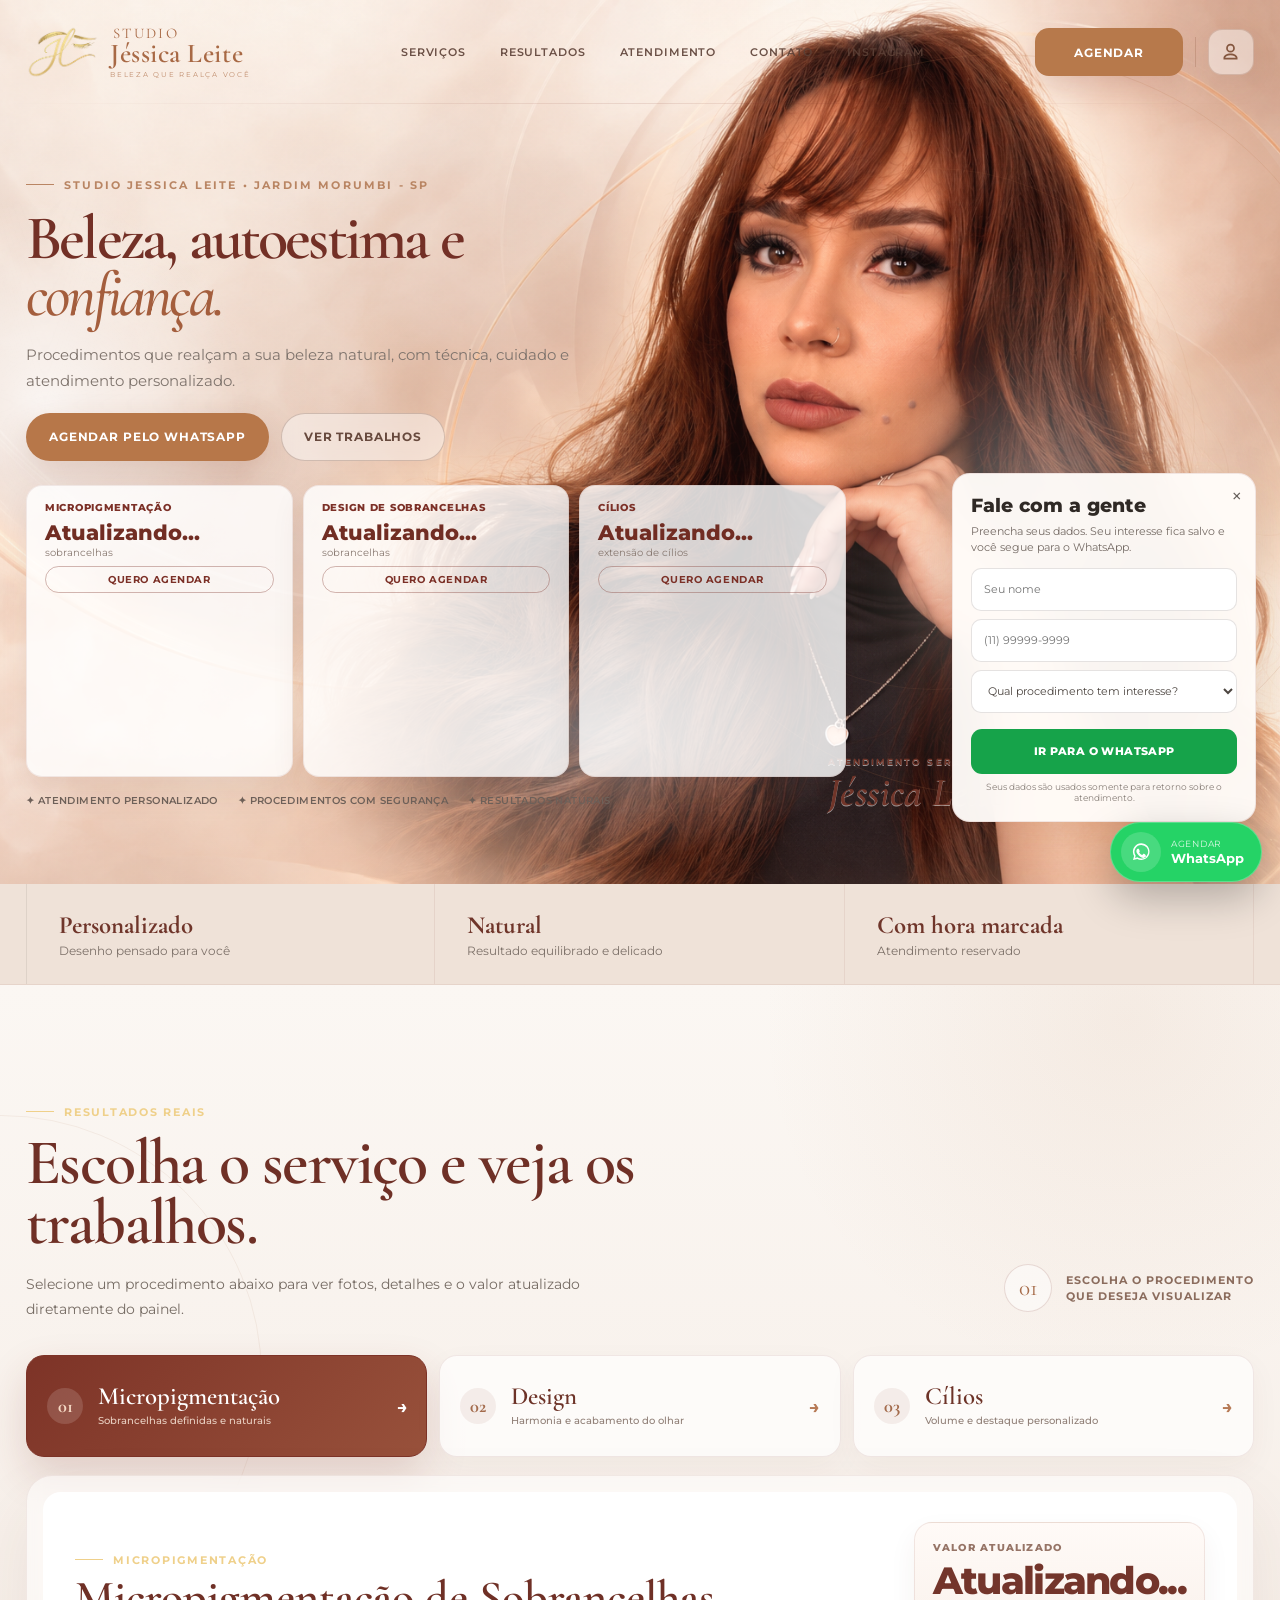
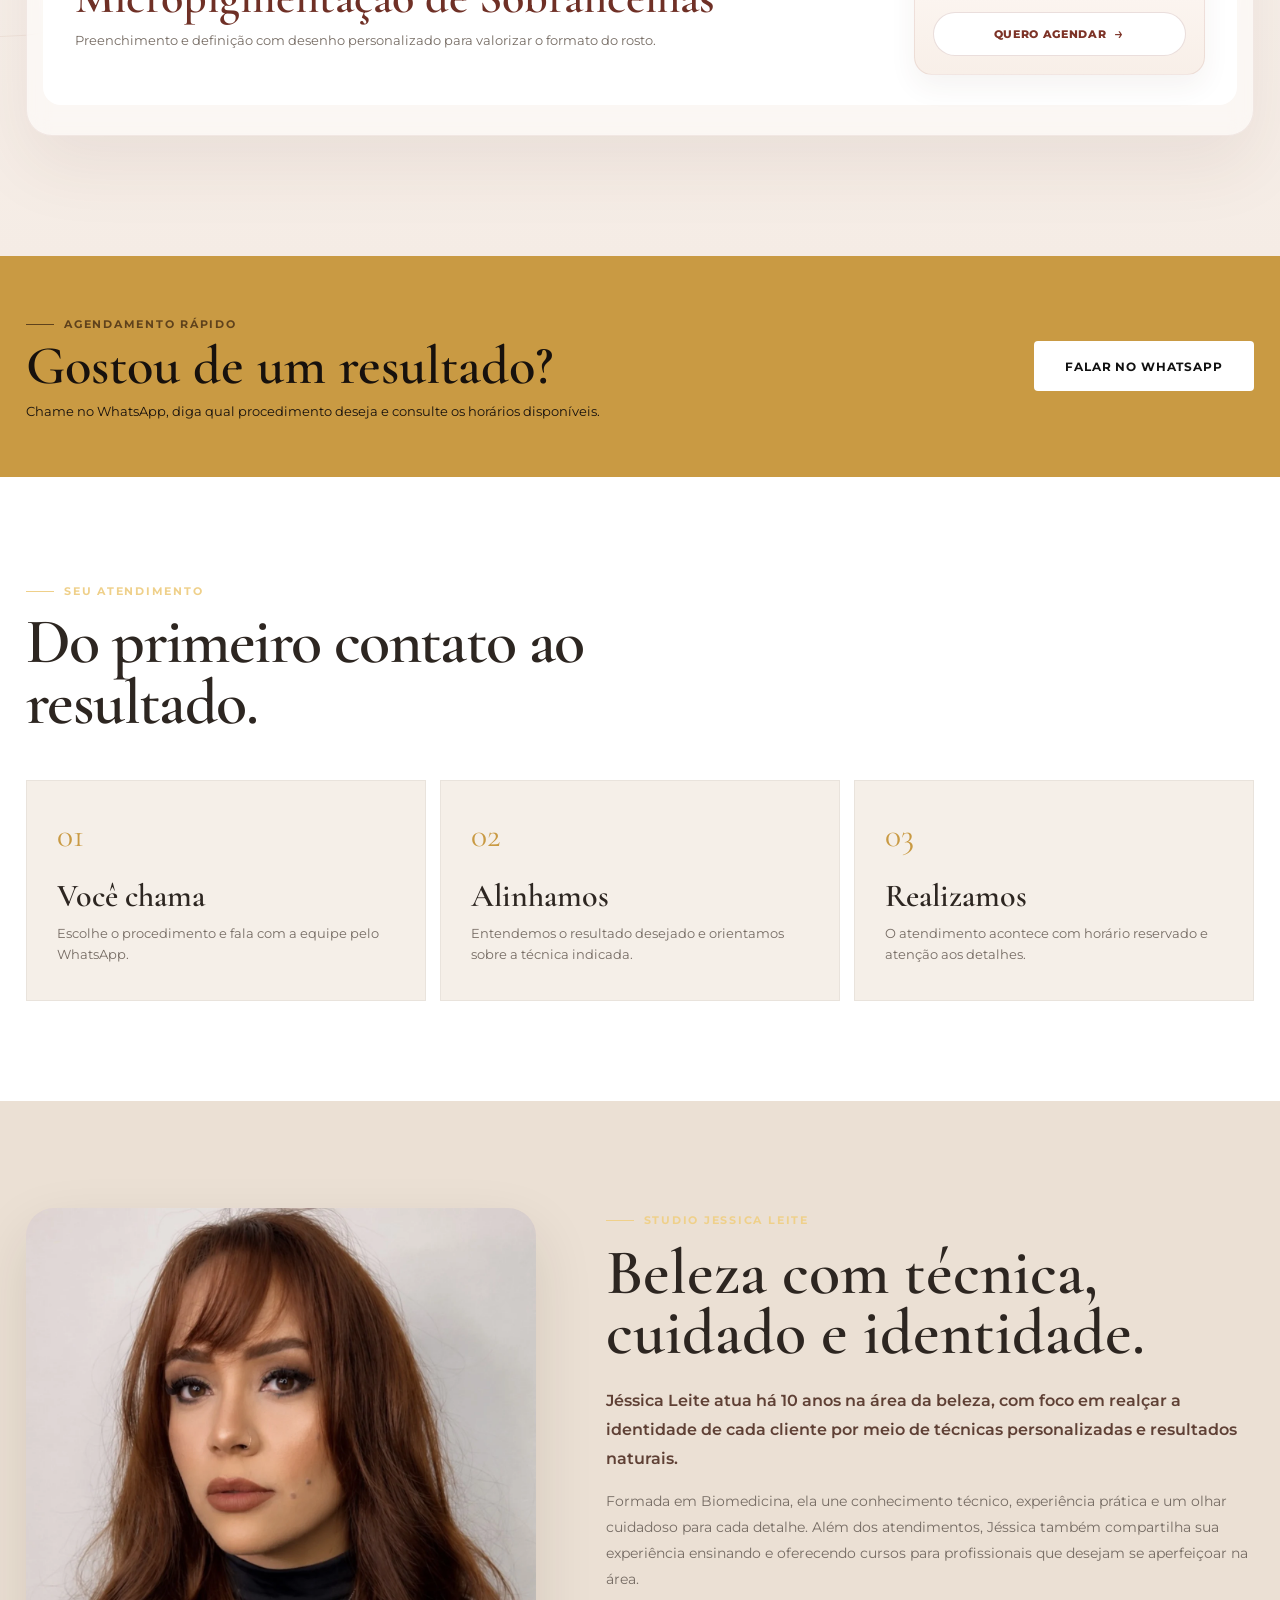
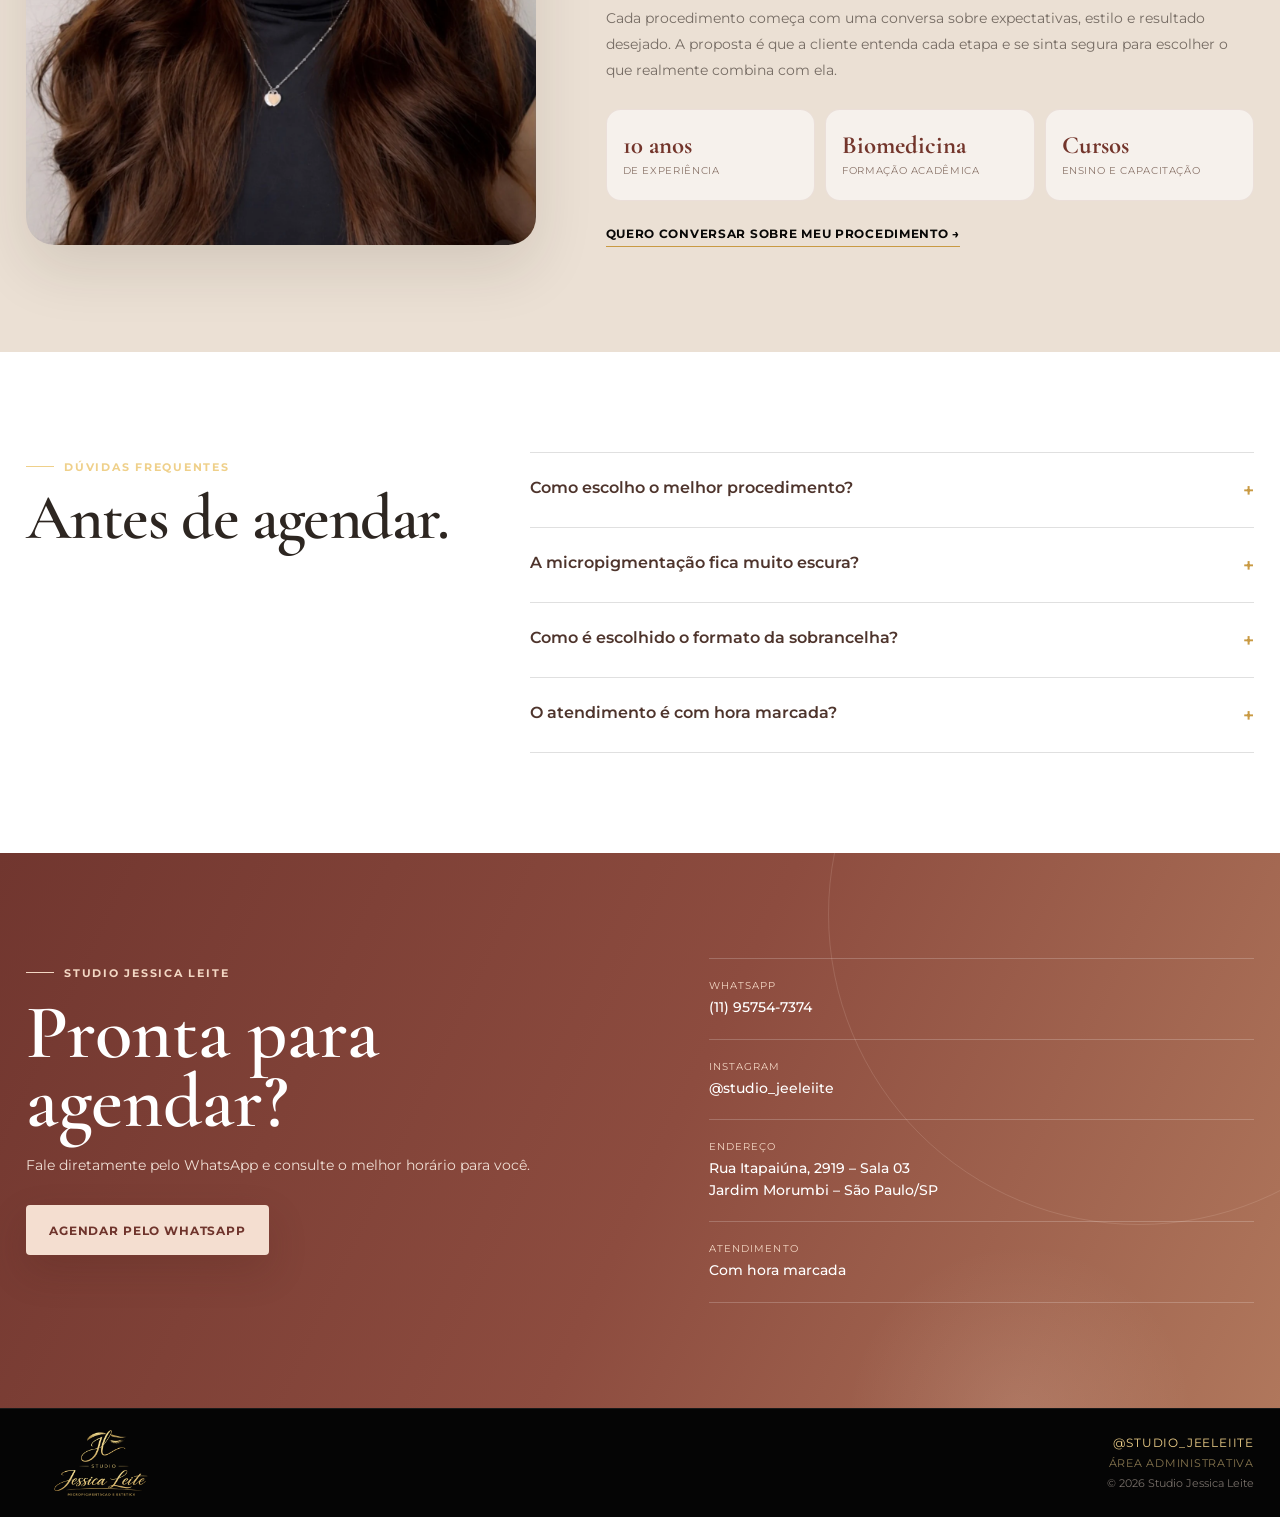
==== index.html @ 2b8cbb6b "Add files via upload" ====
<!DOCTYPE html>
<html lang="pt-BR">
<head>
  <meta charset="UTF-8">
  <meta name="viewport" content="width=device-width, initial-scale=1.0">

  <title>Studio Jessica Leite | Micropigmentação, Design e Cílios em São Paulo</title>
  <meta name="description" content="Micropigmentação de sobrancelhas, design e cílios no Studio Jessica Leite, Jardim Morumbi - São Paulo. Veja valores, trabalhos e agende pelo WhatsApp.">
  <meta name="theme-color" content="#090807">
  <meta property="og:title" content="Studio Jessica Leite | Micropigmentação, Design e Cílios">
  <meta property="og:description" content="Veja valores, resultados e agende seu horário pelo WhatsApp.">
  <meta property="og:type" content="website">
  <meta property="og:locale" content="pt_BR">
  <meta property="og:site_name" content="Studio Jessica Leite">
  <meta property="og:url" content="https://www.studiojessicaleite.com.br/">
  <meta property="og:image" content="https://www.studiojessicaleite.com.br/assets/jessica-hero-integrated.png">
  <meta property="og:image:alt" content="Studio Jessica Leite - micropigmentação, design de sobrancelhas e cílios em São Paulo">

  <meta name="robots" content="index,follow,max-image-preview:large,max-snippet:-1,max-video-preview:-1">
  <meta name="googlebot" content="index,follow,max-image-preview:large,max-snippet:-1,max-video-preview:-1">
  <meta name="author" content="Studio Jessica Leite">
  <meta name="twitter:card" content="summary_large_image">
  <meta name="twitter:title" content="Studio Jessica Leite | Micropigmentação, Design e Cílios em São Paulo">
  <meta name="twitter:description" content="Micropigmentação, design de sobrancelhas e cílios no Jardim Morumbi, em São Paulo. Veja trabalhos e agende pelo WhatsApp.">
  <meta name="twitter:image" content="https://www.studiojessicaleite.com.br/assets/jessica-hero-integrated.png">

  <link rel="canonical" href="https://www.studiojessicaleite.com.br/">
  <link rel="alternate" hreflang="pt-BR" href="https://www.studiojessicaleite.com.br/">
  <link rel="alternate" hreflang="x-default" href="https://www.studiojessicaleite.com.br/">

  <link rel="preconnect" href="https://script.google.com">
  <link rel="preconnect" href="https://drive.google.com">
  <link rel="preconnect" href="https://lh3.googleusercontent.com">
  <link rel="preconnect" href="https://fonts.googleapis.com">
  <link rel="preconnect" href="https://fonts.gstatic.com" crossorigin>
  <link href="https://fonts.googleapis.com/css2?family=Cormorant+Garamond:wght@500;600;700&family=Montserrat:wght@400;500;600;700&display=swap" rel="stylesheet">
  <link rel="stylesheet" href="style.css?v=27">

  <!-- Google Ads - mantido do projeto original -->
  <script async src="https://www.googletagmanager.com/gtag/js?id=AW-17755074618"></script>
  <script>
    window.dataLayer = window.dataLayer || [];
    function gtag(){dataLayer.push(arguments);}
    gtag('js', new Date());
    gtag('config', 'AW-17755074618');
  </script>

  <!-- SEO local / dados estruturados para o Google -->
  <script type="application/ld+json">
{"@context":"https://schema.org","@graph":[{"@type":"BeautySalon","@id":"https://www.studiojessicaleite.com.br/#studio","name":"Studio Jessica Leite","url":"https://www.studiojessicaleite.com.br/","image":"https://www.studiojessicaleite.com.br/assets/jessica-hero-integrated.png","telephone":"+55 11 95754-7374","sameAs":["https://www.instagram.com/studio_jeeleiite/"],"address":{"@type":"PostalAddress","streetAddress":"Rua Itapaiúna, 2919 - Sala 03","addressLocality":"São Paulo","addressRegion":"SP","addressCountry":"BR"},"areaServed":{"@type":"City","name":"São Paulo"},"hasOfferCatalog":{"@type":"OfferCatalog","name":"Procedimentos","itemListElement":[{"@type":"OfferCatalog","name":"Micropigmentação de Sobrancelhas"},{"@type":"OfferCatalog","name":"Design de Sobrancelhas"},{"@type":"OfferCatalog","name":"Extensão de Cílios"}]}},{"@type":"Person","@id":"https://www.studiojessicaleite.com.br/#jessica-leite","name":"Jéssica Leite","jobTitle":"Biomédica e profissional da área da beleza","worksFor":{"@id":"https://www.studiojessicaleite.com.br/#studio"}},{"@type":"WebSite","@id":"https://www.studiojessicaleite.com.br/#website","url":"https://www.studiojessicaleite.com.br/","name":"Studio Jessica Leite","inLanguage":"pt-BR","publisher":{"@id":"https://www.studiojessicaleite.com.br/#studio"}},{"@type":"WebPage","@id":"https://www.studiojessicaleite.com.br/#webpage","url":"https://www.studiojessicaleite.com.br/","name":"Studio Jessica Leite | Micropigmentação, Design e Cílios em São Paulo","description":"Micropigmentação de sobrancelhas, design e cílios no Studio Jessica Leite, Jardim Morumbi - São Paulo. Veja valores, trabalhos e agende pelo WhatsApp.","isPartOf":{"@id":"https://www.studiojessicaleite.com.br/#website"},"about":{"@id":"https://www.studiojessicaleite.com.br/#studio"},"inLanguage":"pt-BR"},{"@type":"FAQPage","@id":"https://www.studiojessicaleite.com.br/#faq","mainEntity":[{"@type":"Question","name":"Como escolho o melhor procedimento?","acceptedAnswer":{"@type":"Answer","text":"O melhor procedimento depende do resultado desejado, da rotina e das características naturais do olhar. A micropigmentação pode ajudar quem busca definição mais duradoura nas sobrancelhas; o design é indicado para manutenção e ajustes periódicos; e os cílios podem criar desde um efeito delicado até um visual mais marcante. Antes de agendar, a cliente pode explicar o que deseja para receber orientação sobre a técnica mais adequada."}},{"@type":"Question","name":"A micropigmentação fica muito escura?","acceptedAnswer":{"@type":"Answer","text":"Nos primeiros dias é normal a micropigmentação aparentar uma cor mais intensa. Conforme a pele cicatriza, o tom tende a suavizar. O desenho e a tonalidade são planejados antes do procedimento considerando pele, pelos, formato do rosto e o efeito desejado."}},{"@type":"Question","name":"Como é escolhido o formato da sobrancelha?","acceptedAnswer":{"@type":"Answer","text":"O desenho é planejado considerando as características do rosto e apresentado antes do procedimento."}},{"@type":"Question","name":"O atendimento é com hora marcada?","acceptedAnswer":{"@type":"Answer","text":"Sim. Os atendimentos são realizados com horário reservado."}}]}]}
  </script>

</head>
<body>
  <header class="header" id="topo">
    <div class="container nav">
      <a class="brand brand-signature" href="#inicio" aria-label="Studio Jessica Leite - início">
        <img class="brand-mark" src="assets/jl-mark.png" alt="">
        <span class="brand-words"><small>Studio</small><strong>Jéssica Leite</strong><em>Beleza que realça você</em></span>
      </a>

      <button class="menu-button" type="button" aria-label="Abrir menu" aria-expanded="false">
        <span></span><span></span><span></span>
      </button>

      <nav class="menu" aria-label="Navegação principal">
        <a href="#servicos">Serviços</a>
        <a href="#resultados">Resultados</a>
        <a href="#sobre">Atendimento</a>
        <a href="#contato">Contato</a>
        <a href="https://www.instagram.com/studio_jeeleiite/" target="_blank" rel="noopener">Instagram</a>
      </nav>

      <div class="header-actions">
        <a class="button button-small whatsapp" data-service="atendimento" href="#">Agendar</a>
        <span class="header-action-divider" aria-hidden="true"></span>
        <a class="admin-login-icon" href="admin.html" aria-label="Acessar painel do sistema" title="Acessar painel">
          <svg viewBox="0 0 24 24" aria-hidden="true">
            <path d="M12 2a5 5 0 1 0 0 10 5 5 0 0 0 0-10Zm0 2a3 3 0 1 1 0 6 3 3 0 0 1 0-6Zm0 9c-4.42 0-8 2.24-8 5v2h16v-2c0-2.76-3.58-5-8-5Zm0 2c3.42 0 6 1.49 6 3H6c0-1.51 2.58-3 6-3Z"/>
          </svg>
        </a>
      </div>
    </div>
  </header>

  <main>
    <section class="hero hero-editorial" id="inicio">
      <div class="hero-decor hero-decor-one" aria-hidden="true"></div>
      <div class="hero-decor hero-decor-two" aria-hidden="true"></div>

      <div class="container hero-editorial-grid">
        <div class="hero-editorial-copy">
          <span class="eyebrow">Studio Jessica Leite • Jardim Morumbi - SP</span>
          <h1 class="hero-main-title">Beleza, autoestima e <em>confiança.</em></h1>
          <p class="hero-lead">Procedimentos que realçam a sua beleza natural, com técnica, cuidado e atendimento personalizado.</p>

          <div class="hero-actions">
            <a class="button button-primary whatsapp" data-service="atendimento" href="#">Agendar pelo WhatsApp</a>
            <a class="button button-ghost" href="#resultados">Ver trabalhos</a>
          </div>

          <div class="price-showcase" id="servicos" aria-label="Valores dos procedimentos">
            <article class="price-card" data-service-card="micropigmentacao">
              <div class="price-card-image" hidden><span class="price-card-backdrop" aria-hidden="true"></span><img alt="Micropigmentação de sobrancelhas" hidden></div>
              <div class="price-card-content">
                <span>Micropigmentação</span>
                <div class="price-display is-loading" data-price-block="micropigmentacao"><span class="price-loading">Carregando valor...</span></div>
                <small data-price-note="micropigmentacao">sobrancelhas</small>
                <a class="price-link service-link" data-service="Micropigmentação de Sobrancelhas" href="#">Quero agendar</a>
              </div>
            </article>

            <article class="price-card" data-service-card="design">
              <div class="price-card-image" hidden><span class="price-card-backdrop" aria-hidden="true"></span><img alt="Design de sobrancelhas" hidden></div>
              <div class="price-card-content">
                <span>Design de sobrancelhas</span>
                <div class="price-display is-loading" data-price-block="design"><span class="price-loading">Carregando valor...</span></div>
                <small data-price-note="design">sobrancelhas</small>
                <a class="price-link service-link" data-service="Design de Sobrancelhas" href="#">Quero agendar</a>
              </div>
            </article>

            <article class="price-card" data-service-card="cilios">
              <div class="price-card-image" hidden><span class="price-card-backdrop" aria-hidden="true"></span><img alt="Extensão de cílios" hidden></div>
              <div class="price-card-content">
                <span>Cílios</span>
                <div class="price-display is-loading" data-price-block="cilios"><span class="price-loading">Carregando valor...</span></div>
                <small data-price-note="cilios">extensão de cílios</small>
                <a class="price-link service-link" data-service="Cílios" href="#">Quero agendar</a>
              </div>
            </article>
          </div>

          <div class="hero-trust" aria-label="Informações do atendimento">
            <span>✦ Atendimento personalizado</span>
            <span>✦ Procedimentos com segurança</span>
            <span>✦ Resultados naturais</span>
          </div>
        </div>

        <div class="hero-person" aria-label="Jéssica Leite, profissional responsável pelo atendimento">
          <img src="assets/jessica-cutout.png" alt="Jéssica Leite">
          <div class="hero-person-caption">
            <span>Atendimento será com</span>
            <strong>Jéssica Leite</strong>
          </div>
        </div>

        <aside class="hero-contact-card" aria-label="Formulário de contato rápido">
          <button class="hero-contact-close" type="button" aria-label="Ocultar formulário">×</button>
          <h2>Fale com a gente</h2>
          <p>Preencha seus dados. Seu interesse fica salvo e você segue para o WhatsApp.</p>
          <form class="lead-form lead-form-inline" data-lead-form>
            <label><span>Nome</span><input type="text" name="nome" autocomplete="name" maxlength="80" required placeholder="Seu nome"></label>
            <label><span>WhatsApp</span><input type="tel" name="telefone" autocomplete="tel" inputmode="tel" maxlength="20" required placeholder="(11) 99999-9999"></label>
            <label><span>Procedimento</span><select name="procedimento" required>
              <option value="">Qual procedimento tem interesse?</option>
              <option value="Micropigmentação de Sobrancelhas">Micropigmentação</option>
              <option value="Design de Sobrancelhas">Design de sobrancelhas</option>
              <option value="Extensão de Cílios">Cílios</option>
              <option value="Quero orientação">Quero orientação</option>
            </select></label>
            <div class="lead-form-message" role="status"></div>
            <button class="hero-contact-submit" type="submit">Ir para o WhatsApp</button>
            <small>Seus dados são usados somente para retorno sobre o atendimento.</small>
          </form>
        </aside>
      </div>
    </section>

    <section class="value-strip" aria-label="Diferenciais">
      <div class="container value-strip-grid">
        <div><strong>Personalizado</strong><span>Desenho pensado para você</span></div>
        <div><strong>Natural</strong><span>Resultado equilibrado e delicado</span></div>
        <div><strong>Com hora marcada</strong><span>Atendimento reservado</span></div>
      </div>
    </section>

    <section class="results results-premium" id="resultados">
      <div class="container">
        <div class="results-heading-row">
          <div class="section-heading results-heading">
            <span class="kicker">Resultados reais</span>
            <h2>Escolha o serviço e veja os trabalhos.</h2>
            <p>Selecione um procedimento abaixo para ver fotos, detalhes e o valor atualizado diretamente do painel.</p>
          </div>
          <div class="results-heading-note">
            <span>01</span>
            <p>Escolha o procedimento<br>que deseja visualizar</p>
          </div>
        </div>

        <div class="service-selector" aria-label="Escolha um procedimento">
          <button class="service-tab active" type="button" data-tab="micropigmentacao" role="tab" aria-selected="true">
            <span class="service-tab-number">01</span>
            <span class="service-tab-copy"><strong>Micropigmentação</strong><small>Sobrancelhas definidas e naturais</small></span>
            <span class="service-tab-arrow">→</span>
          </button>
          <button class="service-tab" type="button" data-tab="design" role="tab" aria-selected="false">
            <span class="service-tab-number">02</span>
            <span class="service-tab-copy"><strong>Design</strong><small>Harmonia e acabamento do olhar</small></span>
            <span class="service-tab-arrow">→</span>
          </button>
          <button class="service-tab" type="button" data-tab="cilios" role="tab" aria-selected="false">
            <span class="service-tab-number">03</span>
            <span class="service-tab-copy"><strong>Cílios</strong><small>Volume e destaque personalizado</small></span>
            <span class="service-tab-arrow">→</span>
          </button>
        </div>

        <div class="results-stage">
          <div class="gallery-panel active" data-panel="micropigmentacao">
            <div class="service-intro">
              <div class="service-intro-main">
                <span class="kicker">Micropigmentação</span>
                <h3 data-title="micropigmentacao">Micropigmentação de Sobrancelhas</h3>
                <p data-description="micropigmentacao">Preenchimento e definição com desenho personalizado para valorizar o formato do rosto.</p>
              </div>
              <div class="service-price-box">
                <span>Valor atualizado</span>
                <div class="price-display is-loading" data-price-block="micropigmentacao"><span class="price-loading">Carregando valor...</span></div>
                <a class="service-link" data-service="Micropigmentação de Sobrancelhas" href="#">Quero agendar <b>→</b></a>
              </div>
            </div>
            <div class="photo-grid" data-gallery="micropigmentacao"></div>
          </div>

          <div class="gallery-panel" data-panel="design">
            <div class="service-intro">
              <div class="service-intro-main">
                <span class="kicker">Design</span>
                <h3 data-title="design">Design de Sobrancelhas</h3>
                <p data-description="design">Mapeamento e acabamento para deixar as sobrancelhas mais harmônicas e bem definidas.</p>
              </div>
              <div class="service-price-box">
                <span>Valor atualizado</span>
                <div class="price-display is-loading" data-price-block="design"><span class="price-loading">Carregando valor...</span></div>
                <a class="service-link" data-service="Design de Sobrancelhas" href="#">Quero agendar <b>→</b></a>
              </div>
            </div>
            <div class="photo-grid" data-gallery="design"></div>
          </div>

          <div class="gallery-panel" data-panel="cilios">
            <div class="service-intro">
              <div class="service-intro-main">
                <span class="kicker">Cílios</span>
                <h3 data-title="cilios">Extensão de Cílios</h3>
                <p data-description="cilios">Técnicas para um olhar delicado ou mais marcante, escolhidas de acordo com o efeito que você deseja.</p>
              </div>
              <div class="service-price-box">
                <span>Valor atualizado</span>
                <div class="price-display is-loading" data-price-block="cilios"><span class="price-loading">Carregando valor...</span></div>
                <a class="service-link" data-service="Cílios" href="#">Quero agendar <b>→</b></a>
              </div>
            </div>
            <div class="photo-grid" data-gallery="cilios"></div>
          </div>
        </div>
      </div>
    </section>

    <section class="conversion-band">
      <div class="container conversion-band-grid">
        <div>
          <span class="kicker light-kicker">Agendamento rápido</span>
          <h2>Gostou de um resultado?</h2>
          <p>Chame no WhatsApp, diga qual procedimento deseja e consulte os horários disponíveis.</p>
        </div>
        <a class="button button-light whatsapp" data-service="atendimento" href="#">Falar no WhatsApp</a>
      </div>
    </section>

    <section class="journey" id="sobre">
      <div class="container">
        <div class="section-heading">
          <span class="kicker">Seu atendimento</span>
          <h2>Do primeiro contato ao resultado.</h2>
        </div>

        <div class="journey-grid">
          <article>
            <span>01</span>
            <h3>Você chama</h3>
            <p>Escolhe o procedimento e fala com a equipe pelo WhatsApp.</p>
          </article>
          <article>
            <span>02</span>
            <h3>Alinhamos</h3>
            <p>Entendemos o resultado desejado e orientamos sobre a técnica indicada.</p>
          </article>
          <article>
            <span>03</span>
            <h3>Realizamos</h3>
            <p>O atendimento acontece com horário reservado e atenção aos detalhes.</p>
          </article>
        </div>
      </div>
    </section>

    <section class="about-studio">
      <div class="container about-grid">
        <div class="about-photo">
          <img src="assets/jessica-hero.webp" alt="Profissional do Studio Jessica Leite" loading="lazy">
        </div>
        <div class="about-copy">
          <span class="kicker">Studio Jessica Leite</span>
          <h2>Beleza com técnica, cuidado e identidade.</h2>
          <p class="about-lead">Jéssica Leite atua há 10 anos na área da beleza, com foco em realçar a identidade de cada cliente por meio de técnicas personalizadas e resultados naturais.</p>
          <p>Formada em Biomedicina, ela une conhecimento técnico, experiência prática e um olhar cuidadoso para cada detalhe. Além dos atendimentos, Jéssica também compartilha sua experiência ensinando e oferecendo cursos para profissionais que desejam se aperfeiçoar na área.</p>
          <p>Cada procedimento começa com uma conversa sobre expectativas, estilo e resultado desejado. A proposta é que a cliente entenda cada etapa e se sinta segura para escolher o que realmente combina com ela.</p>
          <div class="about-credentials" aria-label="Experiência profissional de Jéssica Leite">
            <span><strong>10 anos</strong><small>de experiência</small></span>
            <span><strong>Biomedicina</strong><small>formação acadêmica</small></span>
            <span><strong>Cursos</strong><small>ensino e capacitação</small></span>
          </div>
          <a class="text-button whatsapp" data-service="atendimento" href="#">Quero conversar sobre meu procedimento →</a>
        </div>
      </div>
    </section>

    <section class="faq">
      <div class="container faq-grid">
        <div class="section-heading">
          <span class="kicker">Dúvidas frequentes</span>
          <h2>Antes de agendar.</h2>
        </div>

        <div class="faq-list">
          <article class="faq-item">
            <button type="button">Como escolho o melhor procedimento?<span>+</span></button>
            <div><p>O melhor procedimento depende do resultado que você deseja, da sua rotina e das características naturais do seu olhar. Se você busca definição mais duradoura nas sobrancelhas, a micropigmentação pode ser uma opção. Para manter o desenho natural e fazer ajustes periódicos, o design pode ser mais indicado. Já os cílios permitem escolher entre um efeito delicado ou mais marcante. Antes de agendar, você pode explicar o que deseja e receber uma orientação sobre a técnica que mais combina com você.</p></div>
          </article>
          <article class="faq-item">
            <button type="button">A micropigmentação fica muito escura?<span>+</span></button>
            <div><p>Nos primeiros dias é normal a micropigmentação aparentar uma cor mais intensa. Conforme a pele passa pelo processo de cicatrização, o tom tende a suavizar e o resultado fica mais natural. O desenho e a escolha da tonalidade são planejados antes do procedimento, considerando pele, pelos, formato do rosto e o efeito desejado pela cliente.</p></div>
          </article>
          <article class="faq-item">
            <button type="button">Como é escolhido o formato da sobrancelha?<span>+</span></button>
            <div><p>O desenho é planejado considerando as características do rosto e apresentado antes do procedimento.</p></div>
          </article>
          <article class="faq-item">
            <button type="button">O atendimento é com hora marcada?<span>+</span></button>
            <div><p>Sim. Os atendimentos são realizados com horário reservado.</p></div>
          </article>
        </div>
      </div>
    </section>

    <section class="contact" id="contato">
      <div class="container contact-grid">
        <div>
          <span class="kicker light-kicker">Studio Jessica Leite</span>
          <h2>Pronta para agendar?</h2>
          <p>Fale diretamente pelo WhatsApp e consulte o melhor horário para você.</p>
          <a class="button button-primary whatsapp" data-service="atendimento" href="#">Agendar pelo WhatsApp</a>
        </div>

        <div class="contact-info">
          <a class="whatsapp" data-service="atendimento" href="#">
            <span>WhatsApp</span>
            <strong>(11) 95754-7374</strong>
          </a>
          <a href="https://www.instagram.com/studio_jeeleiite/" target="_blank" rel="noopener">
            <span>Instagram</span>
            <strong>@studio_jeeleiite</strong>
          </a>
          <a href="https://www.google.com/maps/search/?api=1&query=Rua+Itapai%C3%BAna+2919+Sala+3+Jardim+Morumbi+S%C3%A3o+Paulo" target="_blank" rel="noopener">
            <span>Endereço</span>
            <strong>Rua Itapaiúna, 2919 – Sala 03<br>Jardim Morumbi – São Paulo/SP</strong>
          </a>
          <div class="contact-static">
            <span>Atendimento</span>
            <strong>Com hora marcada</strong>
          </div>
        </div>
      </div>
    </section>
  </main>

  <footer>
    <div class="container footer-content">
      <img src="assets/logo-tight.png" alt="Studio Jessica Leite">
      <div class="footer-right">
        <a href="https://www.instagram.com/studio_jeeleiite/" target="_blank" rel="noopener">@studio_jeeleiite</a>
        <a class="admin-access" href="admin.html" aria-label="Área administrativa">Área administrativa</a>
        <small>© <span id="year"></span> Studio Jessica Leite</small>
      </div>
    </div>
  </footer>

  <div class="mobile-cta">
    <div>
      <small>Agende seu horário</small>
      <strong>Studio Jessica Leite</strong>
    </div>
    <a class="whatsapp" data-service="atendimento" href="#">WhatsApp</a>
  </div>

  <a class="floating-whatsapp whatsapp" data-service="atendimento" href="#" aria-label="Agendar pelo WhatsApp">
    <span class="floating-whatsapp-icon" aria-hidden="true">
      <svg viewBox="0 0 24 24" role="img"><path d="M20.5 11.7a8.3 8.3 0 0 1-12.2 7.3L4 20.1l1.1-4.2A8.3 8.3 0 1 1 20.5 11.7Zm-8.2-6.8a6.8 6.8 0 0 0-5.8 10.4l.2.3-.6 2.3 2.4-.6.3.2a6.8 6.8 0 1 0 3.5-12.6Zm3.9 9.6c-.2-.1-1.3-.7-1.5-.7-.2-.1-.4-.1-.5.1l-.7.9c-.1.2-.3.2-.5.1a5.5 5.5 0 0 1-2.8-2.5c-.2-.3.2-.5.5-1 .1-.2.1-.3 0-.5l-.7-1.7c-.2-.4-.4-.4-.6-.4H9c-.2 0-.5.1-.7.3-.2.3-.9.9-.9 2.1s.9 2.4 1 2.6c.1.2 1.7 2.7 4.2 3.7 1.6.7 2.2.7 3 .6.5-.1 1.3-.5 1.5-1 .2-.5.2-.9.2-1 0-.1-.2-.2-.4-.3Z"/></svg>
    </span>
    <span class="floating-whatsapp-copy"><small>Agendar</small><strong>WhatsApp</strong></span>
  </a>

  <div class="lead-modal" id="leadModal" aria-hidden="true">
    <div class="lead-modal-backdrop" data-close-lead-modal></div>
    <div class="lead-modal-card" role="dialog" aria-modal="true" aria-labelledby="leadModalTitle">
      <button class="lead-modal-close" type="button" aria-label="Fechar" data-close-lead-modal>×</button>
      <span class="kicker">Agendamento</span>
      <h2 id="leadModalTitle">Antes do WhatsApp, conte como podemos falar com você.</h2>
      <p>Se houver qualquer problema ao abrir o WhatsApp, seu interesse já fica registrado para retorno.</p>

      <form id="leadForm" class="lead-form" data-lead-form novalidate>
        <label>
          <span>Seu nome</span>
          <input type="text" name="nome" autocomplete="name" maxlength="80" required placeholder="Digite seu nome">
        </label>
        <label>
          <span>Seu WhatsApp</span>
          <input type="tel" name="telefone" autocomplete="tel" inputmode="tel" maxlength="20" required placeholder="(11) 99999-9999">
        </label>
        <label>
          <span>Procedimento de interesse</span>
          <select name="procedimento" required>
            <option value="">Selecione</option>
            <option value="Micropigmentação de Sobrancelhas">Micropigmentação</option>
            <option value="Design de Sobrancelhas">Design de sobrancelhas</option>
            <option value="Extensão de Cílios">Cílios</option>
            <option value="Quero orientação">Quero orientação</option>
          </select>
        </label>
        <div class="lead-form-message" id="leadFormMessage" role="status"></div>
        <button class="button button-primary lead-submit" type="submit">Continuar no WhatsApp</button>
        <small class="lead-privacy">Seus dados serão usados apenas para contato sobre o atendimento solicitado.</small>
      </form>
    </div>
  </div>

  <script src="script.js?v=26"></script>
</body>
</html>
---- style.css ----
*{box-sizing:border-box;margin:0;padding:0}
:root{
  --black:#090807;
  --black-soft:#15120f;
  --brown:#2b211b;
  --gold:#c99a43;
  --gold-light:#efd08a;
  --cream:#f5efe8;
  --cream-2:#ebe0d4;
  --white:#fff;
  --text:#211a15;
  --muted:#766c64;
  --line:rgba(201,154,67,.27);
  --shadow:0 24px 60px rgba(45,31,20,.12);
}
html{scroll-behavior:smooth;scroll-padding-top:82px}
body{font-family:Montserrat,sans-serif;background:var(--cream);color:var(--text);overflow-x:hidden}
body.menu-open{overflow:hidden}
img{display:block;max-width:100%}
a{text-decoration:none;color:inherit}
button{font:inherit;color:inherit}
.container{width:min(1180px,calc(100% - 36px));margin-inline:auto}

.header{position:absolute;inset:0 0 auto;z-index:50;border-bottom:1px solid rgba(255,255,255,.09)}
.nav{height:96px;display:flex;align-items:center;justify-content:space-between;gap:24px}
.brand{display:flex;align-items:center;flex:0 0 auto}
.brand img{width:285px;height:88px;object-fit:contain;filter:drop-shadow(0 6px 18px rgba(0,0,0,.12))}
.menu{display:flex;align-items:center;gap:26px;color:#fff;font-size:.72rem;font-weight:600;letter-spacing:.08em;text-transform:uppercase}
.menu a{opacity:.84;transition:.2s}
.menu a:hover{opacity:1;color:var(--gold-light)}
.menu-button{display:none;width:44px;height:44px;border:0;background:transparent;cursor:pointer;place-items:center;gap:5px}
.menu-button span{display:block;width:25px;height:1px;background:#fff}

.button{min-height:50px;padding:0 22px;display:inline-flex;align-items:center;justify-content:center;border-radius:4px;font-size:.76rem;font-weight:700;text-transform:uppercase;letter-spacing:.07em;transition:.22s;border:1px solid transparent;cursor:pointer}
.button:hover{transform:translateY(-2px)}
.button-small{min-height:44px;padding-inline:20px;background:var(--gold);color:#111}
.button-primary{background:var(--gold);color:#111;box-shadow:0 14px 32px rgba(201,154,67,.22)}
.button-ghost{border-color:rgba(255,255,255,.34);color:#fff;background:rgba(255,255,255,.035);backdrop-filter:blur(10px)}
.button-light{background:#fff;color:#111;min-width:220px}

.hero{position:relative;min-height:820px;display:flex;align-items:center;background:var(--black);overflow:hidden}
.hero-bg{position:absolute;inset:0;background:radial-gradient(circle at 82% 32%,rgba(201,154,67,.16),transparent 26%),radial-gradient(circle at 72% 85%,rgba(85,52,30,.18),transparent 32%),linear-gradient(135deg,#050403 0%,#100c09 58%,#17100b 100%)}
.hero-bg:after{content:"";position:absolute;inset:0;background:linear-gradient(rgba(255,255,255,.018) 1px,transparent 1px),linear-gradient(90deg,rgba(255,255,255,.018) 1px,transparent 1px);background-size:52px 52px;mask-image:linear-gradient(90deg,transparent 0%,#000 55%,#000 100%)}
.hero-overlay{position:absolute;inset:0;background:linear-gradient(90deg,rgba(5,4,3,.78) 0%,rgba(5,4,3,.38) 58%,rgba(5,4,3,.18) 100%)}
.hero-content{position:relative;z-index:2;padding-top:132px;padding-bottom:72px;display:grid;grid-template-columns:minmax(0,1fr) 270px;gap:62px;align-items:center}
.hero-copy{max-width:790px;color:#fff}
.eyebrow,.kicker{display:inline-flex;align-items:center;gap:10px;color:var(--gold-light);font-size:.69rem;font-weight:700;text-transform:uppercase;letter-spacing:.16em}
.eyebrow:before,.kicker:before{content:"";width:28px;height:1px;background:currentColor}
.hero h1,.section-heading h2,.service-intro h3,.journey h3,.about-copy h2,.contact h2,.conversion-band h2{font-family:"Cormorant Garamond",serif;font-weight:600}
.hero h1{font-size:clamp(4rem,7vw,7.2rem);line-height:.83;letter-spacing:-.035em;margin:20px 0 24px;max-width:750px}
.hero h1 em{display:block;color:var(--gold-light);font-weight:500}
.hero-lead{max-width:610px;color:#d5cdc5;font-size:1rem;line-height:1.75}
.hero-actions{display:flex;align-items:center;gap:12px;margin-top:24px}
.hero-trust{display:flex;gap:28px;flex-wrap:wrap;margin-top:20px;color:#c9c0b8;font-size:.74rem}
.hero-professional{width:325px;justify-self:end;align-self:center;padding:12px;background:#fff;border:1px solid rgba(201,154,67,.22);border-radius:18px;box-shadow:0 30px 90px rgba(0,0,0,.32);position:relative;overflow:hidden}
.hero-professional:before{content:"";position:absolute;left:0;right:0;top:0;height:3px;background:linear-gradient(90deg,var(--gold),var(--gold-light),var(--gold))}
.hero-professional-photo{width:100%;aspect-ratio:4/4.45;overflow:hidden;background:#fff;border-radius:12px}
.hero-professional-photo img{width:100%;height:100%;object-fit:cover;object-position:center 10%;transform:scale(1.035)}
.hero-professional-copy{padding:18px 10px 8px}
.hero-professional-copy span{display:block;color:#9a6e29;font-size:.6rem;font-weight:800;text-transform:uppercase;letter-spacing:.14em}
.hero-professional-copy strong{display:block;margin-top:6px;color:#17110d;font-family:"Cormorant Garamond",serif;font-size:2rem;line-height:1}
.hero-professional-copy small{display:block;margin-top:9px;color:#766c64;font-size:.69rem;line-height:1.55}

.price-showcase{display:grid;grid-template-columns:repeat(3,1fr);max-width:780px;margin-top:32px;border:1px solid rgba(255,255,255,.12);background:rgba(14,12,10,.58);backdrop-filter:blur(18px);box-shadow:0 18px 50px rgba(0,0,0,.18)}
.price-card{padding:20px 20px 18px;position:relative;min-height:154px}
.price-card+ .price-card{border-left:1px solid rgba(255,255,255,.12)}
.price-card>span{display:block;color:#d4c9bf;font-size:.68rem;font-weight:700;text-transform:uppercase;letter-spacing:.1em}
.price-card>strong{display:block;margin-top:10px;font-family:"Cormorant Garamond",serif;font-size:2rem;color:#fff;line-height:1}
.price-card>small{display:block;margin-top:5px;color:#948a82;font-size:.66rem}
.price-link{display:inline-flex;margin-top:14px;color:var(--gold-light);font-size:.69rem;font-weight:700;text-transform:uppercase;letter-spacing:.06em;border-bottom:1px solid rgba(239,208,138,.35);padding-bottom:3px}

.value-strip{background:#fff;border-bottom:1px solid rgba(0,0,0,.07)}
.value-strip-grid{min-height:110px;display:grid;grid-template-columns:repeat(3,1fr)}
.value-strip-grid>div{display:flex;flex-direction:column;justify-content:center;padding:22px 32px;border-right:1px solid rgba(0,0,0,.07)}
.value-strip-grid>div:first-child{border-left:1px solid rgba(0,0,0,.07)}
.value-strip strong{font-family:"Cormorant Garamond",serif;font-size:1.55rem}
.value-strip span{margin-top:4px;color:var(--muted);font-size:.72rem}

.results{padding:105px 0 112px}
.section-heading{max-width:680px;margin-bottom:46px}
.section-heading.centered{text-align:center;margin-inline:auto}
.section-heading.centered .kicker{justify-content:center}
.section-heading h2{font-size:clamp(3rem,5vw,5rem);line-height:.95;margin:14px 0 18px;letter-spacing:-.025em}
.section-heading p{color:var(--muted);font-size:.88rem;line-height:1.75}
.service-tabs{display:flex;gap:8px;justify-content:center;flex-wrap:wrap;margin-bottom:36px}
.service-tab{border:1px solid rgba(0,0,0,.12);background:transparent;padding:12px 18px;border-radius:999px;font-size:.72rem;font-weight:700;text-transform:uppercase;letter-spacing:.05em;cursor:pointer;transition:.2s}
.service-tab.active,.service-tab:hover{background:var(--black);color:#fff;border-color:var(--black)}
.gallery-panel{display:none}
.gallery-panel.active{display:block}
.service-intro{display:grid;grid-template-columns:1fr auto;gap:40px;align-items:end;margin-bottom:24px;padding:28px 30px;background:#fff;border:1px solid rgba(0,0,0,.07)}
.service-intro h3{font-size:clamp(2.25rem,4vw,3.6rem);line-height:.95;margin:10px 0 10px}
.service-intro p{max-width:720px;color:var(--muted);font-size:.83rem;line-height:1.7}
.service-price-box{min-width:190px;text-align:right}
.service-price-box>span{display:block;color:var(--muted);font-size:.62rem;text-transform:uppercase;letter-spacing:.1em}
.service-price-box>strong{display:block;font-family:"Cormorant Garamond",serif;font-size:2.35rem;margin:4px 0 10px}
.service-price-box>a{color:var(--gold);font-size:.7rem;font-weight:700;text-transform:uppercase;letter-spacing:.06em}
.photo-grid{display:grid;grid-template-columns:repeat(5,1fr);gap:10px;min-height:200px}
.photo-item{position:relative;overflow:hidden;background:#ded5cc;aspect-ratio:4/5;border-radius:2px;box-shadow:0 0 0 1px rgba(0,0,0,.04)}
.photo-item img{width:100%;height:100%;object-fit:cover;transition:transform .45s ease}
.photo-item:hover img{transform:scale(1.045)}
.photo-placeholder{display:grid;place-items:center;text-align:center;padding:16px;background:linear-gradient(145deg,#d8ccc1,#eee6df);color:#897a6f;font-size:.72rem;line-height:1.55}

.conversion-band{background:var(--gold);padding:54px 0;color:#17110d}
.conversion-band-grid{display:flex;align-items:center;justify-content:space-between;gap:30px}
.light-kicker{color:#5f421c}
.conversion-band h2{font-size:3.4rem;line-height:.95;margin:10px 0 8px}
.conversion-band p{font-size:.82rem;line-height:1.65;max-width:620px}

.journey{padding:100px 0;background:#fff}
.journey-grid{display:grid;grid-template-columns:repeat(3,1fr);gap:14px}
.journey-grid article{padding:34px 30px;background:var(--cream);border:1px solid rgba(0,0,0,.05)}
.journey-grid article>span{display:block;color:var(--gold);font-family:"Cormorant Garamond",serif;font-size:2.1rem}
.journey-grid h3{font-size:2rem;margin:20px 0 8px}
.journey-grid p{color:var(--muted);font-size:.81rem;line-height:1.65}

.about-studio{padding:105px 0;background:var(--cream-2)}
.about-grid{display:grid;grid-template-columns:.88fr 1.12fr;gap:70px;align-items:center}
.about-photo{aspect-ratio:4/5;overflow:hidden;box-shadow:var(--shadow)}
.about-photo img{width:100%;height:100%;object-fit:cover;object-position:center 18%}
.about-copy h2{font-size:clamp(3.1rem,5vw,5rem);line-height:.94;margin:16px 0 24px}
.about-copy p{max-width:650px;color:var(--muted);line-height:1.85;font-size:.88rem}
.text-button{display:inline-block;margin-top:26px;color:var(--black);font-size:.74rem;font-weight:700;text-transform:uppercase;letter-spacing:.06em;border-bottom:1px solid var(--gold);padding-bottom:5px}

.faq{padding:100px 0;background:#fff}
.faq-grid{display:grid;grid-template-columns:.75fr 1.25fr;gap:70px}
.faq-list{border-top:1px solid rgba(0,0,0,.12)}
.faq-item{border-bottom:1px solid rgba(0,0,0,.12)}
.faq-item button{width:100%;padding:22px 0;background:none;border:0;display:flex;justify-content:space-between;gap:20px;text-align:left;font-weight:600;font-size:.88rem;cursor:pointer}
.faq-item button span{color:var(--gold);font-size:1.2rem}
.faq-item>div{max-height:0;overflow:hidden;transition:max-height .3s ease}
.faq-item p{padding:0 0 22px;color:var(--muted);font-size:.82rem;line-height:1.7}
.faq-item.active>div{max-height:180px}

.contact{padding:105px 0;background:var(--black);color:#fff}
.contact-grid{display:grid;grid-template-columns:1.05fr .95fr;gap:80px;align-items:start}
.contact h2{font-size:clamp(3.6rem,6vw,6rem);line-height:.9;margin:18px 0}
.contact p{color:#aaa198;line-height:1.7;max-width:520px;margin-bottom:28px;font-size:.86rem}
.contact-info{border-top:1px solid rgba(255,255,255,.12)}
.contact-info>a,.contact-static{display:block;padding:20px 0;border-bottom:1px solid rgba(255,255,255,.12)}
.contact-info span,.contact-static span{display:block;color:var(--gold-light);font-size:.62rem;text-transform:uppercase;letter-spacing:.11em;margin-bottom:6px}
.contact-info strong,.contact-static strong{font-size:.87rem;line-height:1.55;font-weight:500}

footer{background:#050505;border-top:1px solid rgba(255,255,255,.08);color:#fff;padding:18px 0}
.footer-content{display:flex;align-items:center;justify-content:space-between;gap:20px}
.footer-content img{width:150px;height:72px;object-fit:contain}
.footer-right{display:flex;align-items:flex-end;flex-direction:column;gap:6px}
.footer-right a{color:var(--gold-light);font-size:.72rem;text-transform:uppercase;letter-spacing:.07em}
.footer-right small{color:#776f69;font-size:.68rem}

.floating-whatsapp{position:fixed;right:18px;bottom:18px;z-index:80;min-height:60px;padding:9px 17px 9px 10px;border-radius:999px;display:flex;align-items:center;gap:10px;background:#25d366;color:#fff;box-shadow:0 16px 40px rgba(0,0,0,.25);border:1px solid rgba(255,255,255,.26);transition:.2s}.floating-whatsapp:hover{transform:translateY(-2px);box-shadow:0 20px 48px rgba(0,0,0,.3)}.floating-whatsapp-icon{width:40px;height:40px;border-radius:50%;display:grid;place-items:center;background:rgba(255,255,255,.16)}.floating-whatsapp-icon svg{width:24px;height:24px;fill:currentColor}.floating-whatsapp-copy{display:flex;flex-direction:column;line-height:1.05}.floating-whatsapp-copy small{font-size:.58rem;text-transform:uppercase;letter-spacing:.08em;opacity:.84}.floating-whatsapp-copy strong{font-size:.79rem;margin-top:3px}
.mobile-cta{display:none}

@media(max-width:1000px){
  .menu{display:none}.header .button-small{display:none}.menu-button{display:grid;margin-left:auto}
  .menu.open{display:flex;position:absolute;top:78px;left:18px;right:18px;flex-direction:column;align-items:stretch;background:#0b0a09;border:1px solid rgba(255,255,255,.12);padding:18px;box-shadow:0 22px 60px rgba(0,0,0,.35)}
  .menu.open a{padding:11px 4px}
  .hero{min-height:790px}.hero-content{grid-template-columns:minmax(0,1fr) 270px;gap:34px}.hero-professional{width:270px}
  .price-showcase{grid-template-columns:1fr 1fr 1fr}
  .photo-grid{grid-template-columns:repeat(3,1fr)}
  .about-grid,.contact-grid,.faq-grid{grid-template-columns:1fr;gap:44px}
  .about-photo{max-width:600px}
}

@media(max-width:700px){
  html{scroll-padding-top:72px}.container{width:min(100% - 24px,1180px)}
  .nav{height:78px}.brand img{width:215px;height:68px}
  .hero{min-height:auto;padding-bottom:0}.hero-overlay{background:linear-gradient(180deg,rgba(5,4,3,.28) 0%,rgba(5,4,3,.72) 36%,rgba(5,4,3,.98) 100%)}
  .hero-content{padding-top:112px;padding-bottom:46px;grid-template-columns:1fr;gap:28px}.hero-copy{max-width:none}.hero h1{font-size:clamp(3.35rem,15vw,5rem);margin-top:16px}.hero-lead{font-size:.9rem;line-height:1.65}.hero-professional{width:100%;max-width:420px;justify-self:center;display:grid;grid-template-columns:128px 1fr;gap:16px;align-items:center;padding:10px}.hero-professional-photo{width:128px;aspect-ratio:4/4.5}.hero-professional-photo img{object-position:center 10%;transform:scale(1.04)}.hero-professional-copy{padding:4px 8px 4px 0}.hero-professional-copy strong{font-size:1.72rem}.hero-professional-copy small{font-size:.66rem;margin-top:6px}
  .price-showcase{grid-template-columns:1fr;margin-top:28px;background:rgba(9,8,7,.8)}.price-card{min-height:auto;padding:17px 18px}.price-card+.price-card{border-left:0;border-top:1px solid rgba(255,255,255,.11)}.price-card>strong{font-size:2.1rem}.price-link{position:absolute;right:18px;bottom:18px}
  .hero-actions{display:grid;grid-template-columns:1fr;margin-top:18px}.hero-actions .button{width:100%}.hero-trust{gap:8px;flex-direction:column;margin-top:16px;font-size:.7rem}
  .value-strip-grid{grid-template-columns:1fr}.value-strip-grid>div,.value-strip-grid>div:first-child{border-left:0;border-right:0;border-bottom:1px solid rgba(0,0,0,.07);padding:18px 4px}
  .results,.journey,.about-studio,.faq,.contact{padding:72px 0}.section-heading{margin-bottom:34px}.section-heading h2{font-size:3.2rem}
  .service-tabs{justify-content:flex-start;overflow-x:auto;flex-wrap:nowrap;padding-bottom:4px}.service-tab{white-space:nowrap}
  .service-intro{grid-template-columns:1fr;gap:22px;padding:22px 20px}.service-price-box{text-align:left}.service-price-box>strong{font-size:2.2rem}
  .photo-grid{display:flex;overflow-x:auto;scroll-snap-type:x mandatory;gap:10px;padding-bottom:8px}.photo-item{flex:0 0 78%;scroll-snap-align:start}
  .conversion-band{padding:42px 0}.conversion-band-grid{align-items:flex-start;flex-direction:column}.conversion-band h2{font-size:3rem}.button-light{width:100%}
  .journey-grid{grid-template-columns:1fr}.about-grid{gap:34px}.about-copy h2{font-size:3.25rem}.about-photo{aspect-ratio:4/4.8}
  .contact h2{font-size:4rem}
  .footer-content{flex-direction:column;text-align:center}.footer-right{align-items:center}
  .floating-whatsapp{display:none}
  .mobile-cta{position:fixed;left:0;right:0;bottom:0;z-index:90;display:flex;align-items:center;justify-content:space-between;gap:12px;padding:11px 12px calc(11px + env(safe-area-inset-bottom));background:rgba(9,8,7,.96);border-top:1px solid rgba(255,255,255,.12);backdrop-filter:blur(18px);color:#fff}.mobile-cta small{display:block;color:#aaa198;font-size:.6rem;text-transform:uppercase;letter-spacing:.08em}.mobile-cta strong{display:block;margin-top:2px;font-family:"Cormorant Garamond",serif;font-size:1.15rem}.mobile-cta a{padding:12px 16px;background:#25d366;color:#fff;border-radius:4px;font-size:.7rem;font-weight:700;text-transform:uppercase;letter-spacing:.04em}
  body{padding-bottom:68px}
}

/* ===== PREÇO PROMOCIONAL / DESCONTO ===== */
.price-display{margin-top:9px}
.price-old{display:flex;align-items:center;gap:7px;flex-wrap:wrap;font-size:.66rem;line-height:1.2}
.price-old>span{opacity:.7}
.price-old del{opacity:.72;text-decoration-thickness:1px}
.discount-badge{display:inline-flex;align-items:center;min-height:22px;padding:3px 7px;border-radius:999px;background:#d8ab4f;color:#17110d;font-size:.58rem;font-weight:800;letter-spacing:.055em;text-transform:uppercase;text-decoration:none}
.price-current{display:flex;align-items:baseline;gap:6px;flex-wrap:wrap}
.price-current>span{font-size:.63rem;font-weight:700;text-transform:uppercase;letter-spacing:.07em;opacity:.72}
.price-current>strong{font-family:"Cormorant Garamond",serif;font-size:2rem;line-height:1;color:inherit}
.price-display.has-discount .price-current{margin-top:5px}

.price-card .price-display{color:#fff}
.price-card .price-old{color:#d4c9bf}
.price-card .price-current>strong{font-size:2rem;color:#fff}
.price-card .discount-badge{background:var(--gold-light);color:#15100b}
.price-card>small{margin-top:6px}

.service-price-box .price-display{display:flex;flex-direction:column;align-items:flex-end;margin:6px 0 10px}
.service-price-box .price-old{justify-content:flex-end;color:var(--muted)}
.service-price-box .price-current{justify-content:flex-end}
.service-price-box .price-current>strong{font-size:2.35rem;color:var(--text)}
.service-price-box .discount-badge{background:var(--black);color:#fff}

@media(max-width:700px){
  .price-card .price-current>strong{font-size:2.1rem}
  .price-card .price-old{padding-right:105px}
  .service-price-box .price-display{align-items:flex-start}
  .service-price-box .price-old,.service-price-box .price-current{justify-content:flex-start}
  .service-price-box .price-current>strong{font-size:2.2rem}
}


/* Acesso discreto ao painel administrativo */
.admin-access{font-size:.68rem!important;opacity:.55;text-transform:uppercase;letter-spacing:.08em}.admin-access:hover{opacity:1}


/* ===== SINCRONIZAÇÃO DE PREÇOS ===== */
.price-loading{display:inline-block;min-width:132px;padding:8px 0;color:rgba(255,255,255,.72);font-size:.72rem;font-weight:600;letter-spacing:.02em;animation:pricePulse 1.15s ease-in-out infinite alternate}
.service-price-box .price-loading{color:var(--muted)}
@keyframes pricePulse{from{opacity:.45}to{opacity:1}}
.price-current>strong{max-width:100%}

/* ===== CAPTURA DE LEAD / WHATSAPP ===== */
body.modal-open{overflow:hidden}
.lead-modal{position:fixed;inset:0;z-index:200;display:grid;place-items:center;padding:18px;opacity:0;visibility:hidden;pointer-events:none;transition:.22s}
.lead-modal.open{opacity:1;visibility:visible;pointer-events:auto}
.lead-modal-backdrop{position:absolute;inset:0;background:rgba(5,4,3,.75);backdrop-filter:blur(8px)}
.lead-modal-card{position:relative;z-index:1;width:min(100%,520px);max-height:min(92vh,720px);overflow:auto;background:#fff;border-radius:20px;padding:34px;box-shadow:0 30px 100px rgba(0,0,0,.35);border:1px solid rgba(201,154,67,.22)}
.lead-modal-card:before{content:"";position:absolute;left:0;right:0;top:0;height:4px;background:linear-gradient(90deg,var(--gold),var(--gold-light),var(--gold))}
.lead-modal-card h2{font-family:"Cormorant Garamond",serif;font-size:2.55rem;line-height:.96;margin:14px 44px 12px 0;color:var(--text)}
.lead-modal-card>p{color:var(--muted);font-size:.78rem;line-height:1.65;margin-bottom:22px}
.lead-modal-close{position:absolute;right:16px;top:14px;width:38px;height:38px;border-radius:50%;border:1px solid rgba(0,0,0,.09);background:var(--cream);font-size:1.35rem;cursor:pointer;display:grid;place-items:center}
#leadForm{display:grid;gap:14px}
#leadForm label{display:grid;gap:7px}
#leadForm label>span{font-size:.66rem;font-weight:800;text-transform:uppercase;letter-spacing:.075em;color:#5b5149}
#leadForm input,#leadForm select{width:100%;height:52px;border:1px solid rgba(0,0,0,.14);background:#fff;border-radius:8px;padding:0 14px;font:inherit;font-size:.82rem;outline:none;transition:.2s}
#leadForm input:focus,#leadForm select:focus{border-color:var(--gold);box-shadow:0 0 0 3px rgba(201,154,67,.12)}
.lead-form-message{min-height:18px;color:#a02d2d;font-size:.7rem;font-weight:600}
.lead-submit{width:100%;border-radius:8px}
.lead-submit:disabled{opacity:.65;cursor:wait;transform:none}
.lead-privacy{display:block;color:#8a8179;font-size:.6rem;line-height:1.5;text-align:center;margin-top:-4px}

@media(max-width:700px){
  .lead-modal{padding:10px;align-items:end}
  .lead-modal-card{width:100%;border-radius:18px 18px 8px 8px;padding:28px 20px 20px;max-height:92vh}
  .lead-modal-card h2{font-size:2.2rem}
}

/* ===== V8 — LAYOUT EDITORIAL CLARO ===== */
:root{
  --rose-bg:#f3e9e2;
  --rose-bg-2:#eadad0;
  --copper:#b9784c;
  --copper-dark:#7d3327;
  --ink:#2d2621;
}
body{background:#f7f0ea;color:var(--ink)}
.header{position:absolute;background:transparent;border-bottom:0}
.header:after{content:"";position:absolute;left:0;right:0;bottom:0;height:1px;background:linear-gradient(90deg,transparent,rgba(125,51,39,.12),transparent)}
.nav{height:112px}
.brand img{width:330px;height:98px;filter:none}
.menu{color:#5c4036;gap:30px;font-size:.69rem}
.menu a{opacity:.9}.menu a:hover{color:var(--copper-dark)}
.header .button-small{background:#b7794b;color:#fff;border-radius:14px;padding-inline:24px;box-shadow:0 12px 30px rgba(125,51,39,.14)}
.menu-button span{background:#6b493d}

.hero-editorial{min-height:930px;background:linear-gradient(110deg,#f5ece6 0%,#f2e7df 46%,#ead7cb 100%);color:var(--ink);overflow:hidden;padding:0}
.hero-editorial:before{content:"";position:absolute;width:760px;height:760px;border:1px solid rgba(185,120,76,.18);border-radius:50%;right:-110px;top:90px}
.hero-editorial:after{content:"";position:absolute;width:560px;height:560px;border:1px solid rgba(185,120,76,.1);border-radius:50%;right:40px;top:190px}
.hero-decor{position:absolute;border-radius:999px;filter:blur(1px);pointer-events:none}
.hero-decor-one{width:430px;height:430px;left:-170px;top:190px;background:radial-gradient(circle,rgba(255,255,255,.78),transparent 68%)}
.hero-decor-two{width:520px;height:260px;right:420px;bottom:20px;background:radial-gradient(ellipse,rgba(255,255,255,.45),transparent 70%)}
.hero-editorial-grid{position:relative;z-index:2;min-height:930px;padding-top:150px;padding-bottom:54px;display:grid;grid-template-columns:minmax(0,1.1fr) minmax(430px,.9fr);align-items:end;gap:10px}
.hero-editorial-copy{position:relative;z-index:3;align-self:center;padding-bottom:28px;max-width:760px}
.hero-editorial .eyebrow{color:#b98563;font-size:.69rem;letter-spacing:.19em}
.hero-editorial h1{font-size:clamp(4.8rem,7vw,7.4rem);line-height:.83;margin:20px 0 24px;max-width:720px;color:#733026;letter-spacing:-.035em}
.hero-editorial h1 em{color:#a45e3d;font-weight:500}
.hero-editorial .hero-lead{max-width:565px;color:#7f746d;font-size:1rem;line-height:1.75}
.hero-editorial .button-primary{background:#b77749;color:#fff;border-radius:999px;box-shadow:0 14px 34px rgba(126,62,37,.18)}
.hero-editorial .button-ghost{color:#67493d;border-color:rgba(94,57,41,.24);background:rgba(255,255,255,.45);border-radius:999px}
.hero-editorial .hero-trust{color:#6f625b;gap:24px;margin-top:22px;font-size:.67rem;font-weight:600;text-transform:uppercase;letter-spacing:.04em}

.hero-person{position:relative;height:780px;align-self:end;display:flex;align-items:flex-end;justify-content:center;pointer-events:none}
.hero-person:before{content:"";position:absolute;inset:17% -8% 2% 6%;background:radial-gradient(ellipse at center,rgba(255,255,255,.42),rgba(226,196,177,.15) 44%,transparent 72%);filter:blur(2px)}
.hero-person img{position:relative;z-index:2;width:min(640px,115%);height:auto;max-height:820px;object-fit:contain;object-position:bottom center;filter:drop-shadow(0 28px 34px rgba(82,42,26,.11))}
.hero-person-caption{position:absolute;z-index:4;right:24px;bottom:46px;text-align:center;color:#7a3b2c;text-shadow:0 1px 0 rgba(255,255,255,.55)}
.hero-person-caption span{display:block;font-size:.64rem;font-weight:700;letter-spacing:.22em;text-transform:uppercase}
.hero-person-caption strong{display:block;margin-top:4px;font-family:"Cormorant Garamond",serif;font-size:2.55rem;font-style:italic;font-weight:600;letter-spacing:.01em}

.hero-editorial .price-showcase{position:relative;z-index:5;display:grid;grid-template-columns:repeat(3,1fr);max-width:830px;margin-top:30px;background:transparent;border:0;backdrop-filter:none;box-shadow:none;gap:10px}
.hero-editorial .price-card{padding:0;background:rgba(255,255,255,.82);border:1px solid rgba(125,51,39,.09);border-radius:18px;overflow:hidden;min-height:255px;box-shadow:0 14px 40px rgba(87,49,33,.08)}
.hero-editorial .price-card+.price-card{border-left:1px solid rgba(125,51,39,.09)}
.price-card-image{height:112px;overflow:hidden;background:#eaded6}
.price-card-image img{width:100%;height:100%;object-fit:cover;object-position:center 42%}
.price-card-content{padding:13px 15px 14px}
.hero-editorial .price-card-content>span{display:block;color:#7c3027;font-size:.67rem;font-weight:800;text-transform:uppercase;letter-spacing:.07em}
.hero-editorial .price-card .price-display{color:#712d23;margin-top:8px}
.hero-editorial .price-card .price-old{color:#8e7168}
.hero-editorial .price-card .price-current>strong{color:#712d23;font-family:Montserrat,sans-serif;font-size:1.35rem;font-weight:800}
.hero-editorial .price-card .price-current>span{color:#8a5a49}
.hero-editorial .price-card .discount-badge{background:#bd8051;color:#fff}
.hero-editorial .price-card-content>small{display:block;margin-top:4px;color:#887971;font-size:.6rem}
.hero-editorial .price-link{color:#7c3027;border:1px solid rgba(124,48,39,.34);border-radius:999px;padding:8px 12px;margin-top:10px;font-size:.61rem;width:100%;justify-content:center}
.hero-editorial .price-loading{color:#806d64}

.value-strip{background:#efe2d8;border-bottom:1px solid rgba(125,51,39,.08)}
.value-strip-grid{min-height:100px}
.value-strip-grid>div{border-color:rgba(125,51,39,.08)}
.value-strip strong{color:#6f352a}.value-strip span{color:#7d7169}

/* photo should visually merge into the hero background */
.about-photo{background:#eadad0;border-radius:28px;overflow:hidden}
.about-photo img{object-position:center 12%}

@media(max-width:1050px){
  .brand img{width:265px;height:82px}
  .hero-editorial-grid{grid-template-columns:minmax(0,1fr) 380px}
  .hero-person{height:680px}
  .hero-editorial h1{font-size:clamp(4.2rem,7vw,6rem)}
}

@media(max-width:820px){
  .header{background:rgba(247,240,234,.91);backdrop-filter:blur(16px);position:absolute}
  .nav{height:86px}.brand img{width:230px;height:72px}
  .menu.open{top:78px;background:#fff6ef;border-color:rgba(125,51,39,.13);box-shadow:0 20px 45px rgba(83,43,28,.14)}
  .menu.open a{color:#603f34}
  .hero-editorial{min-height:auto;padding-bottom:0}
  .hero-editorial-grid{min-height:auto;padding-top:118px;padding-bottom:0;grid-template-columns:1fr;gap:0}
  .hero-editorial-copy{padding-bottom:12px}
  .hero-editorial h1{font-size:clamp(3.8rem,15vw,5.8rem);margin:17px 0 20px}
  .hero-editorial .hero-lead{font-size:.9rem}
  .hero-editorial .price-showcase{grid-template-columns:1fr;margin-top:24px;gap:9px}
  .hero-editorial .price-card{display:grid;grid-template-columns:112px 1fr;min-height:150px;border-radius:14px}
  .hero-editorial .price-card+.price-card{border-left:1px solid rgba(125,51,39,.09)}
  .price-card-image{height:100%;min-height:150px}
  .price-card-content{padding:14px}
  .hero-editorial .price-card .price-old{padding-right:0}
  .hero-editorial .price-link{position:static;width:auto;display:inline-flex}
  .hero-person{height:540px;margin-top:-2px;overflow:hidden}
  .hero-person img{width:min(540px,108%);max-height:570px}
  .hero-person-caption{right:14px;bottom:26px;background:rgba(247,240,234,.72);backdrop-filter:blur(8px);padding:10px 14px;border-radius:12px}
  .hero-person-caption strong{font-size:2rem}
  .hero-editorial .hero-trust{margin-bottom:12px}
}

@media(max-width:520px){
  .nav{height:78px}.brand img{width:205px;height:62px}
  .hero-editorial-grid{padding-top:105px}
  .hero-editorial h1{font-size:3.55rem;line-height:.88}
  .hero-editorial .hero-actions{grid-template-columns:1fr}
  .hero-editorial .price-card{grid-template-columns:92px 1fr}
  .price-card-image{min-height:148px}
  .hero-person{height:455px;margin-top:0}
  .hero-person img{width:118%;max-width:none;max-height:480px}
  .hero-person-caption{right:8px;bottom:16px}
  .hero-person-caption span{font-size:.5rem}.hero-person-caption strong{font-size:1.7rem}
}

/* ===== V9 — HERO REFEITO PARA FICAR IGUAL AO LAYOUT APROVADO ===== */
@media (min-width: 821px){
  .container{width:min(1320px,calc(100% - 52px))}
  .header{z-index:70}
  .nav{height:104px}
  .brand img{width:248px;height:88px;object-fit:contain;filter:none}
  .menu{gap:34px;font-size:.68rem}
  .header .button-small{min-width:148px;height:48px;border-radius:14px}

  .hero-editorial{min-height:850px;height:auto;background:linear-gradient(108deg,#f7eee8 0%,#f3e8e0 48%,#ead8cd 100%)}
  .hero-editorial:before{width:740px;height:740px;right:-90px;top:54px;border-color:rgba(185,120,76,.16)}
  .hero-editorial:after{width:520px;height:520px;right:85px;top:168px;border-color:rgba(185,120,76,.09)}
  .hero-editorial-grid{min-height:850px;padding-top:112px;padding-bottom:34px;grid-template-columns:minmax(0,760px) minmax(440px,1fr);gap:0;align-items:center}
  .hero-editorial-copy{max-width:790px;align-self:center;padding:14px 0 0;z-index:6}
  .hero-editorial .eyebrow{font-size:.68rem;letter-spacing:.2em}
  .hero-editorial h1{font-size:clamp(4.85rem,6.2vw,6.25rem);line-height:.88;max-width:760px;margin:18px 0 18px;letter-spacing:-.035em}
  .hero-editorial .hero-lead{max-width:590px;font-size:.96rem;line-height:1.65}
  .hero-editorial .hero-actions{margin-top:20px}
  .hero-editorial .button{min-height:48px}

  .hero-editorial .price-showcase{width:850px;max-width:none;margin-top:24px;gap:10px;position:relative;z-index:12}
  .hero-editorial .price-card{min-height:224px;border-radius:16px;box-shadow:0 14px 34px rgba(87,49,33,.09)}
  .price-card-image{height:98px}
  .price-card-content{padding:12px 14px 12px}
  .hero-editorial .price-card-content>span{font-size:.64rem;white-space:nowrap;overflow:hidden;text-overflow:ellipsis}
  .hero-editorial .price-card .price-current>strong{font-size:1.32rem}
  .hero-editorial .price-link{padding:7px 10px;margin-top:8px}
  .hero-editorial .hero-trust{margin-top:17px;gap:20px;font-size:.62rem}

  .hero-person{height:738px;align-self:end;justify-content:flex-end;overflow:visible;margin-right:-48px;z-index:2}
  .hero-person:before{inset:16% -2% 0 0;background:radial-gradient(ellipse at center,rgba(255,255,255,.48),rgba(226,196,177,.13) 46%,transparent 72%)}
  .hero-person img{width:690px;max-width:none;max-height:775px;object-fit:contain;object-position:bottom center;transform:translateX(12px);filter:drop-shadow(0 26px 35px rgba(82,42,26,.10))}
  .hero-person-caption{right:auto;left:42px;bottom:34px;text-align:left;z-index:14;color:#72362a}
  .hero-person-caption span{font-size:.58rem;letter-spacing:.22em}
  .hero-person-caption strong{font-size:2.5rem;margin-top:1px}

  .hero-contact-card{position:absolute;z-index:22;right:-2px;bottom:62px;width:304px;background:rgba(255,252,249,.96);border:1px solid rgba(125,51,39,.10);border-radius:18px;padding:20px 18px 16px;box-shadow:0 22px 60px rgba(84,48,32,.16);backdrop-filter:blur(18px)}
  .hero-contact-card h2{font-family:Montserrat,sans-serif;font-size:1.17rem;font-weight:800;color:#2f2925;margin:0 28px 7px 0}
  .hero-contact-card>p{color:#756b65;font-size:.68rem;line-height:1.45;margin-bottom:12px}
  .hero-contact-close{position:absolute;right:12px;top:10px;border:0;background:transparent;font-size:1.25rem;color:#665f5b;cursor:pointer}
  .lead-form-inline{display:grid;gap:8px}
  .lead-form-inline label{display:block}
  .lead-form-inline label>span{position:absolute;width:1px;height:1px;overflow:hidden;clip:rect(0,0,0,0);white-space:nowrap}
  .lead-form-inline input,.lead-form-inline select{width:100%;height:43px;border:1px solid rgba(75,55,45,.14);border-radius:10px;background:#fff;padding:0 12px;font:inherit;font-size:.69rem;color:#4d4641;outline:none}
  .lead-form-inline input:focus,.lead-form-inline select:focus{border-color:#b77749;box-shadow:0 0 0 3px rgba(183,119,73,.11)}
  .hero-contact-submit{height:45px;border:0;border-radius:11px;background:#16a34a;color:#fff;font:inherit;font-size:.68rem;font-weight:800;text-transform:uppercase;letter-spacing:.035em;cursor:pointer}
  .lead-form-inline>small{display:block;text-align:center;color:#8a817b;font-size:.54rem;line-height:1.35}
  .lead-form-inline .lead-form-message{min-height:0;font-size:.6rem}

  .value-strip{margin-top:0}
}

@media (min-width: 821px) and (max-width: 1180px){
  .container{width:min(1120px,calc(100% - 34px))}
  .brand img{width:215px;height:78px}
  .menu{gap:20px}
  .hero-editorial-grid{grid-template-columns:minmax(0,650px) minmax(380px,1fr)}
  .hero-editorial h1{font-size:4.75rem}
  .hero-editorial .price-showcase{width:760px}
  .hero-person{margin-right:-36px}
  .hero-person img{width:610px}
  .hero-contact-card{width:280px;right:0}
}

@media (max-width:820px){
  .brand img{content:url("assets/logo-tight.png");width:196px;height:68px}
  .hero-contact-card{display:none}
  .hero-editorial-grid{padding-top:100px}
  .hero-editorial-copy{position:relative;z-index:5}
  .hero-editorial h1{font-size:clamp(3.45rem,14vw,5.2rem);line-height:.9;max-width:100%}
  .hero-editorial .price-showcase{width:100%;max-width:100%}
  .hero-person{height:500px;margin-top:4px}
  .hero-person img{width:min(560px,122%);max-width:none;max-height:535px;transform:none}
  .hero-person-caption{left:20px;right:auto;bottom:18px;text-align:left;background:rgba(247,240,234,.75);padding:9px 13px;border-radius:12px}
}

@media(max-width:520px){
  .brand img{width:172px;height:60px}
  .hero-editorial-grid{padding-top:91px}
  .hero-editorial .eyebrow{font-size:.58rem;letter-spacing:.15em}
  .hero-editorial h1{font-size:3.28rem;margin-top:14px}
  .hero-editorial .hero-lead{font-size:.86rem}
  .hero-person{height:430px}
  .hero-person img{width:128%;max-height:455px}
}
.hero-contact-card.hidden-card{display:none!important}
/* assinatura horizontal do topo, mais próxima do layout de referência */
.brand-signature{display:flex;align-items:center;gap:10px;min-width:265px}
.brand-signature .brand-mark{width:74px;height:58px;object-fit:contain;flex:0 0 auto}
.brand-words{display:flex;flex-direction:column;line-height:1;color:#a86945}
.brand-words small{font-family:"Cormorant Garamond",serif;font-size:.92rem;letter-spacing:.16em;text-transform:uppercase;margin-left:3px}
.brand-words strong{font-family:"Cormorant Garamond",serif;font-size:1.7rem;font-weight:600;letter-spacing:.02em;white-space:nowrap}
.brand-words em{font-style:normal;font-size:.44rem;text-transform:uppercase;letter-spacing:.25em;color:#bf8c6c;margin-top:4px;white-space:nowrap}
@media(max-width:820px){
  .brand-signature{min-width:auto;gap:7px}
  .brand-signature .brand-mark{width:58px;height:46px}
  .brand-words small{font-size:.72rem}.brand-words strong{font-size:1.35rem}.brand-words em{display:none}
}

/* ===== FOTO JÉSSICA INTEGRADA AO FUNDO — somente ajuste visual ===== */
.hero{
  background:
    linear-gradient(90deg, rgba(246,236,229,.18) 0%, rgba(246,236,229,.04) 46%, rgba(239,220,207,.02) 100%),
    url('assets/jessica-hero-integrated.png') center center / cover no-repeat !important;
}
.hero-ring{opacity:.28}
.hero-portrait{background:transparent!important}
.hero-portrait:before{display:none!important}
.hero-portrait img{opacity:0!important;visibility:hidden!important}
.hero-caption{
  color:#b87d57!important;
  text-shadow:0 1px 0 rgba(255,255,255,.35)!important;
}
.hero-caption strong{color:#c99472!important}

@media (max-width:1100px){
  .hero{
    background:
      linear-gradient(180deg, rgba(246,236,229,.18) 0%, rgba(246,236,229,.10) 48%, rgba(239,220,207,.06) 100%),
      url('assets/jessica-hero-integrated.png') 62% center / cover no-repeat !important;
  }
  .hero-portrait{min-height:540px!important}
}
@media (max-width:760px){
  .hero{
    background:
      linear-gradient(180deg, rgba(246,236,229,.02) 0%, rgba(246,236,229,.18) 42%, rgba(246,236,229,.96) 75%, rgba(246,236,229,1) 100%),
      url('assets/jessica-hero-integrated.png') 69% top / auto 520px no-repeat,
      linear-gradient(100deg,#f5ece6 0%,#f3e9e2 48%,#ead9cf 100%) !important;
  }
  .hero-portrait{min-height:420px!important;height:420px!important}
}


/* ===== V17: AJUSTES SOLICITADOS ===== */
/* Headline contínua, sem quebra forçada no "e confiança" */
.hero-editorial h1{max-width:790px!important}

/* Fotos dos três procedimentos maiores no topo */
.hero-editorial .price-showcase{max-width:900px!important;width:900px!important}
.hero-editorial .price-card{min-height:292px!important}
.price-card-image{height:158px!important}
.hero-editorial .price-card-content{padding:15px 18px 18px!important}

@media(max-width:1280px){
  .hero-editorial .price-showcase{width:820px!important;max-width:820px!important}
  .price-card-image{height:148px!important}
}
@media(max-width:1100px){
  .hero-editorial .price-showcase{width:100%!important;max-width:100%!important}
}
@media(max-width:700px){
  .hero-editorial .price-card{min-height:170px!important}
  .price-card-image{height:100%!important;min-height:170px!important}
}


/* ===== V19: manter só a foto grande do fundo ===== */
.hero-person img{
  display:none !important;
}

/* ===== V22 — headline em uma linha + seção de resultados refinada ===== */
@media (min-width: 821px){
  .hero-editorial-copy{max-width:920px!important}
  .hero-main-title{
    width:max-content!important;
    max-width:none!important;
    white-space:nowrap!important;
    font-size:clamp(3.9rem,4.55vw,5.25rem)!important;
    letter-spacing:-.045em!important;
    line-height:.92!important;
  }
}

.results-premium{
  position:relative;
  overflow:hidden;
  padding:112px 0 120px!important;
  background:
    radial-gradient(circle at 88% 4%,rgba(190,132,88,.10),transparent 26%),
    linear-gradient(180deg,#fbf7f3 0%,#f5ece5 100%);
}
.results-premium:before{
  content:"";
  position:absolute;
  width:520px;height:520px;
  border:1px solid rgba(154,94,60,.08);
  border-radius:50%;
  left:-260px;top:130px;
  pointer-events:none;
}
.results-heading-row{
  position:relative;
  display:flex;
  align-items:flex-end;
  justify-content:space-between;
  gap:48px;
  margin-bottom:34px;
}
.results-heading{margin:0!important;max-width:760px!important}
.results-heading h2{font-size:clamp(3.3rem,5vw,5.15rem)!important;color:#6f3026;max-width:760px}
.results-heading p{max-width:620px}
.results-heading-note{
  display:flex;
  align-items:center;
  gap:14px;
  padding-bottom:9px;
  color:#8b6c5d;
}
.results-heading-note>span{
  display:grid;place-items:center;
  width:48px;height:48px;
  border-radius:50%;
  border:1px solid rgba(125,51,39,.16);
  color:#a66b49;
  font-family:"Cormorant Garamond",serif;
  font-size:1.45rem;
  background:rgba(255,255,255,.48);
}
.results-heading-note p{font-size:.68rem;line-height:1.5;font-weight:700;text-transform:uppercase;letter-spacing:.09em}

.service-selector{
  position:relative;
  z-index:2;
  display:grid;
  grid-template-columns:repeat(3,1fr);
  gap:12px;
  margin-bottom:18px;
}
.service-selector .service-tab{
  min-height:102px;
  display:grid;
  grid-template-columns:auto 1fr auto;
  align-items:center;
  gap:15px;
  text-align:left;
  padding:20px 20px;
  border-radius:18px;
  border:1px solid rgba(125,51,39,.10);
  background:rgba(255,255,255,.68);
  box-shadow:0 10px 30px rgba(93,53,33,.045);
  color:#61493f;
  text-transform:none;
  letter-spacing:0;
  transition:.25s ease;
}
.service-selector .service-tab:hover{
  transform:translateY(-2px);
  border-color:rgba(168,105,69,.28);
  background:#fff;
  color:#6f3026;
}
.service-selector .service-tab.active{
  background:linear-gradient(135deg,#7d3327 0%,#98513b 100%);
  border-color:#7d3327;
  color:#fff;
  box-shadow:0 18px 40px rgba(125,51,39,.18);
}
.service-tab-number{
  display:grid;place-items:center;
  width:36px;height:36px;
  border-radius:50%;
  background:rgba(125,51,39,.07);
  color:#a36b4c;
  font-family:"Cormorant Garamond",serif;
  font-size:1.15rem;
  font-weight:700;
}
.service-tab.active .service-tab-number{background:rgba(255,255,255,.14);color:#f5d9c5}
.service-tab-copy{display:flex;flex-direction:column;gap:5px;min-width:0}
.service-tab-copy strong{font-family:"Cormorant Garamond",serif;font-size:1.55rem;line-height:1;font-weight:600;color:#6d3328}
.service-tab-copy small{font-size:.63rem;line-height:1.4;color:#918078;text-transform:none;letter-spacing:0;font-weight:500}
.service-tab.active .service-tab-copy strong{color:#fff}
.service-tab.active .service-tab-copy small{color:#e8cec0}
.service-tab-arrow{font-size:1.15rem;color:#b77a56;transition:.2s}
.service-tab.active .service-tab-arrow{color:#fff;transform:translateX(2px)}

.results-stage{
  position:relative;
  z-index:2;
  padding:16px;
  border-radius:26px;
  background:rgba(255,255,255,.5);
  border:1px solid rgba(125,51,39,.08);
  box-shadow:0 30px 70px rgba(92,53,34,.08);
  backdrop-filter:blur(10px);
}
.results-premium .gallery-panel{display:none}
.results-premium .gallery-panel.active{display:block;animation:resultFade .24s ease}
@keyframes resultFade{from{opacity:0;transform:translateY(5px)}to{opacity:1;transform:none}}
.results-premium .service-intro{
  margin:0 0 14px!important;
  padding:30px 32px!important;
  border:0!important;
  border-radius:18px!important;
  background:#fff!important;
  box-shadow:none!important;
  align-items:center!important;
}
.results-premium .service-intro-main{max-width:720px}
.results-premium .service-intro h3{color:#6f3026;font-size:clamp(2.5rem,3.6vw,4rem)!important;margin:9px 0 10px!important}
.results-premium .service-intro p{font-size:.82rem!important;line-height:1.72!important;max-width:650px!important}
.results-premium .service-price-box{
  min-width:220px!important;
  padding-left:28px;
  border-left:1px solid rgba(125,51,39,.10);
}
.results-premium .service-price-box>span{color:#9b7b6b!important}
.results-premium .service-price-box>a{
  display:inline-flex;
  align-items:center;
  gap:8px;
  margin-top:4px;
  color:#7d3327!important;
  font-size:.68rem!important;
}
.results-premium .service-price-box>a b{font-size:1rem;font-weight:500}
.results-premium .photo-grid{gap:12px!important;min-height:240px!important}
.results-premium .photo-item{
  border-radius:16px!important;
  box-shadow:0 9px 26px rgba(78,49,34,.08)!important;
  background:#eaded6!important;
}
.results-premium .photo-placeholder{border-radius:16px!important;background:linear-gradient(145deg,#eadfd6,#f4ece6)!important}

@media(max-width:900px){
  .results-heading-row{align-items:flex-start;flex-direction:column;gap:10px}
  .results-heading-note{display:none}
  .service-selector{grid-template-columns:1fr}
  .service-selector .service-tab{min-height:82px}
  .results-premium .service-intro{grid-template-columns:1fr!important;gap:22px!important}
  .results-premium .service-price-box{border-left:0;border-top:1px solid rgba(125,51,39,.10);padding:20px 0 0!important;text-align:left!important;min-width:0!important}
  .results-premium .service-price-box .price-display{align-items:flex-start!important}
}
@media(max-width:700px){
  .results-premium{padding:72px 0 82px!important}
  .results-heading h2{font-size:3.05rem!important}
  .service-selector{gap:8px;margin-bottom:12px}
  .service-selector .service-tab{padding:15px 14px;border-radius:14px}
  .service-tab-copy strong{font-size:1.35rem}
  .service-tab-copy small{font-size:.59rem}
  .results-stage{padding:8px;border-radius:20px}
  .results-premium .service-intro{padding:22px 18px!important;border-radius:15px!important}
  .results-premium .photo-grid{display:flex!important;overflow-x:auto!important;scroll-snap-type:x mandatory!important;padding-bottom:6px}
  .results-premium .photo-item{flex:0 0 79%!important;scroll-snap-align:start!important}
}


/* ===== V23: painel no topo, biografia ampliada, FAQ e CTA final premium ===== */
.header-actions{display:flex;align-items:center;gap:12px;flex:0 0 auto}
.header-action-divider{display:block;width:1px;height:30px;background:rgba(137,84,59,.24)}
.admin-login-icon{width:46px;height:46px;display:grid;place-items:center;border-radius:14px;border:1px solid rgba(137,84,59,.24);background:rgba(255,255,255,.46);color:#85573f;box-shadow:0 10px 28px rgba(104,58,39,.08);transition:.22s ease}
.admin-login-icon:hover{background:#fff;color:#6f4330;transform:translateY(-2px);box-shadow:0 14px 32px rgba(104,58,39,.13)}
.admin-login-icon svg{width:21px;height:21px;fill:currentColor}

.about-copy .about-lead{font-size:1rem;font-weight:600;color:#5f4035;line-height:1.8;margin-bottom:14px}
.about-copy p+p{margin-top:13px}
.about-credentials{display:grid;grid-template-columns:repeat(3,1fr);gap:10px;margin-top:26px;max-width:670px}
.about-credentials span{display:flex;min-height:92px;flex-direction:column;justify-content:center;padding:15px 16px;background:rgba(255,255,255,.55);border:1px solid rgba(125,51,39,.09);border-radius:15px}
.about-credentials strong{font-family:"Cormorant Garamond",serif;font-size:1.55rem;line-height:1;color:#73352b}
.about-credentials small{margin-top:6px;color:#8b756b;font-size:.62rem;line-height:1.35;text-transform:uppercase;letter-spacing:.065em}

.faq-item button{font-size:1rem;padding:25px 0;color:#4e342c}
.faq-item p{font-size:.9rem;line-height:1.85;padding:0 28px 26px 0;color:#74655d;max-width:860px}
.faq-item.active>div{max-height:360px}

/* Substitui o preto da chamada final por um tom vinho/rosé mais integrado ao site */
.contact{position:relative;background:linear-gradient(115deg,#71362f 0%,#8d4c3f 52%,#b0775c 100%);color:#fff;overflow:hidden}
.contact:before{content:"";position:absolute;width:620px;height:620px;border-radius:50%;border:1px solid rgba(255,235,221,.14);right:-170px;top:-250px}
.contact:after{content:"";position:absolute;width:360px;height:360px;border-radius:50%;background:radial-gradient(circle,rgba(255,236,222,.12),transparent 68%);right:80px;bottom:-190px}
.contact .container{position:relative;z-index:2}
.contact .kicker,.contact-info span,.contact-static span{color:#f3d7c4}
.contact p{color:#f0dfd5}
.contact-info{border-top-color:rgba(255,255,255,.2)}
.contact-info>a,.contact-static{border-bottom-color:rgba(255,255,255,.2)}
.contact-info strong,.contact-static strong{color:#fff}
.contact .button-primary{background:#f4ded0;color:#6f342c;box-shadow:0 16px 38px rgba(64,26,21,.18)}
.contact .button-primary:hover{background:#fff1e8}

@media(max-width:1100px){
  .header-actions{gap:8px}
  .header-action-divider{display:none}
  .admin-login-icon{width:42px;height:42px;border-radius:12px}
}
@media(max-width:820px){
  .header-actions{margin-left:auto}
  .header-actions .button-small{display:none!important}
  .admin-login-icon{display:grid!important}
}
@media(max-width:700px){
  .about-credentials{grid-template-columns:1fr}
  .about-credentials span{min-height:76px}
  .faq-item button{font-size:.93rem;padding:22px 0}
  .faq-item p{font-size:.84rem;padding-right:0}
  .faq-item.active>div{max-height:520px}
}


/* ===== V25: fotos sempre vindas da planilha + tratamento visual automático ===== */
.price-card-image[hidden], .photo-grid[hidden]{display:none!important}
.price-card-image{position:relative;isolation:isolate;background:#eaded6!important;overflow:hidden}
.price-card-backdrop,.photo-backdrop{position:absolute;inset:-14px;z-index:0;background-position:center;background-size:cover;background-repeat:no-repeat;filter:blur(18px);transform:scale(1.08);opacity:.34}
.price-card-image:after,.photo-item:after{content:"";position:absolute;inset:0;z-index:0;background:rgba(246,236,229,.18);pointer-events:none}
.price-card-image img{position:relative;z-index:1;width:100%;height:100%;object-fit:contain!important;object-position:center!important;padding:5px;filter:saturate(.98) contrast(.98)}

.results-premium .photo-grid{grid-template-columns:repeat(auto-fit,minmax(180px,1fr))!important;gap:14px!important;min-height:0!important}
.results-premium .photo-item{position:relative;isolation:isolate;display:flex;align-items:center;justify-content:center;aspect-ratio:4/5!important;min-height:0!important;overflow:hidden;border-radius:18px!important;background:#eaded6!important;box-shadow:0 12px 30px rgba(78,49,34,.09)!important}
.results-premium .photo-item img{position:relative;z-index:1;width:100%;height:100%;object-fit:contain!important;object-position:center!important;padding:8px;background:transparent!important;filter:saturate(.98) contrast(.98)}

/* Preço da área de resultados: bloco mais limpo e profissional */
.results-premium .service-price-box{min-width:236px!important;padding:18px!important;border:1px solid rgba(125,51,39,.10)!important;border-radius:18px;background:linear-gradient(180deg,#fffaf7 0%,#f8efe8 100%)!important;box-shadow:0 12px 28px rgba(92,53,34,.06);text-align:left!important}
.results-premium .service-price-box>span{display:block;margin-bottom:8px;color:#967466!important;font-size:.64rem!important;font-weight:800;letter-spacing:.12em;text-transform:uppercase}
.results-premium .service-price-box .price-display{align-items:flex-start!important;margin:0 0 12px!important}
.results-premium .service-price-box .price-old,.results-premium .service-price-box .price-current{justify-content:flex-start!important}
.results-premium .service-price-box .price-current>strong{font-family:Montserrat,sans-serif!important;font-size:2.35rem!important;font-weight:800;letter-spacing:-.045em;color:#73352b!important;line-height:1}
.results-premium .service-price-box .price-current>span{color:#9b7969!important;font-weight:700}
.results-premium .service-price-box .discount-badge{background:#b7794b!important;color:#fff!important}
.results-premium .service-price-box>a{display:flex!important;align-items:center!important;justify-content:center!important;gap:8px!important;width:100%;min-height:44px;margin-top:4px!important;padding:0 14px;border:1px solid rgba(125,51,39,.16);border-radius:999px;background:#fff;color:#7d3327!important;font-size:.69rem!important;font-weight:800!important;letter-spacing:.06em;text-transform:uppercase}

@media(max-width:900px){
  .results-premium .service-price-box{min-width:0!important;width:100%;padding:16px!important;border:1px solid rgba(125,51,39,.10)!important}
}
@media(max-width:700px){
  .results-premium .photo-grid{display:flex!important;overflow-x:auto!important;scroll-snap-type:x mandatory!important;gap:10px!important;padding-bottom:7px}
  .results-premium .photo-item{flex:0 0 82%!important;scroll-snap-align:start!important}
  .results-premium .service-price-box .price-current>strong{font-size:2.05rem!important}
}


/* ===== V27: TAMANHOS DE FOTO PADRONIZADOS ===== */
/* Topo: todas as capas com o mesmo tamanho, sem imagem miúda dentro do card */
.hero-editorial .price-card-image{
  height:158px !important;
  min-height:158px !important;
  padding:0 !important;
  overflow:hidden !important;
  border-radius:0 !important;
}
.hero-editorial .price-card-image img{
  width:100% !important;
  height:100% !important;
  object-fit:cover !important;
  object-position:center center !important;
  padding:0 !important;
  transform:none !important;
}
.hero-editorial .price-card-backdrop{
  display:none !important;
}

/* Galeria inferior: miniaturas fixas; uma única foto nunca cresce para ocupar tudo */
.results-premium .photo-grid{
  display:grid !important;
  grid-template-columns:repeat(auto-fill, minmax(168px, 190px)) !important;
  justify-content:start !important;
  align-items:start !important;
  gap:12px !important;
  min-height:0 !important;
}
.results-premium .photo-item{
  width:100% !important;
  max-width:190px !important;
  aspect-ratio:4/5 !important;
  min-height:0 !important;
  flex:none !important;
}
.results-premium .photo-item img{
  width:100% !important;
  height:100% !important;
  object-fit:cover !important;
  object-position:center center !important;
  padding:0 !important;
}
.results-premium .photo-backdrop{
  display:none !important;
}

@media(max-width:1280px){
  .hero-editorial .price-card-image{height:148px !important;min-height:148px !important}
}
@media(max-width:700px){
  .hero-editorial .price-card-image{
    height:150px !important;
    min-height:150px !important;
  }
  .results-premium .photo-grid{
    display:grid !important;
    grid-template-columns:repeat(2, minmax(0,1fr)) !important;
    overflow:visible !important;
    scroll-snap-type:none !important;
    gap:10px !important;
    padding-bottom:0 !important;
  }
  .results-premium .photo-item{
    max-width:none !important;
    width:100% !important;
    flex:none !important;
  }
}
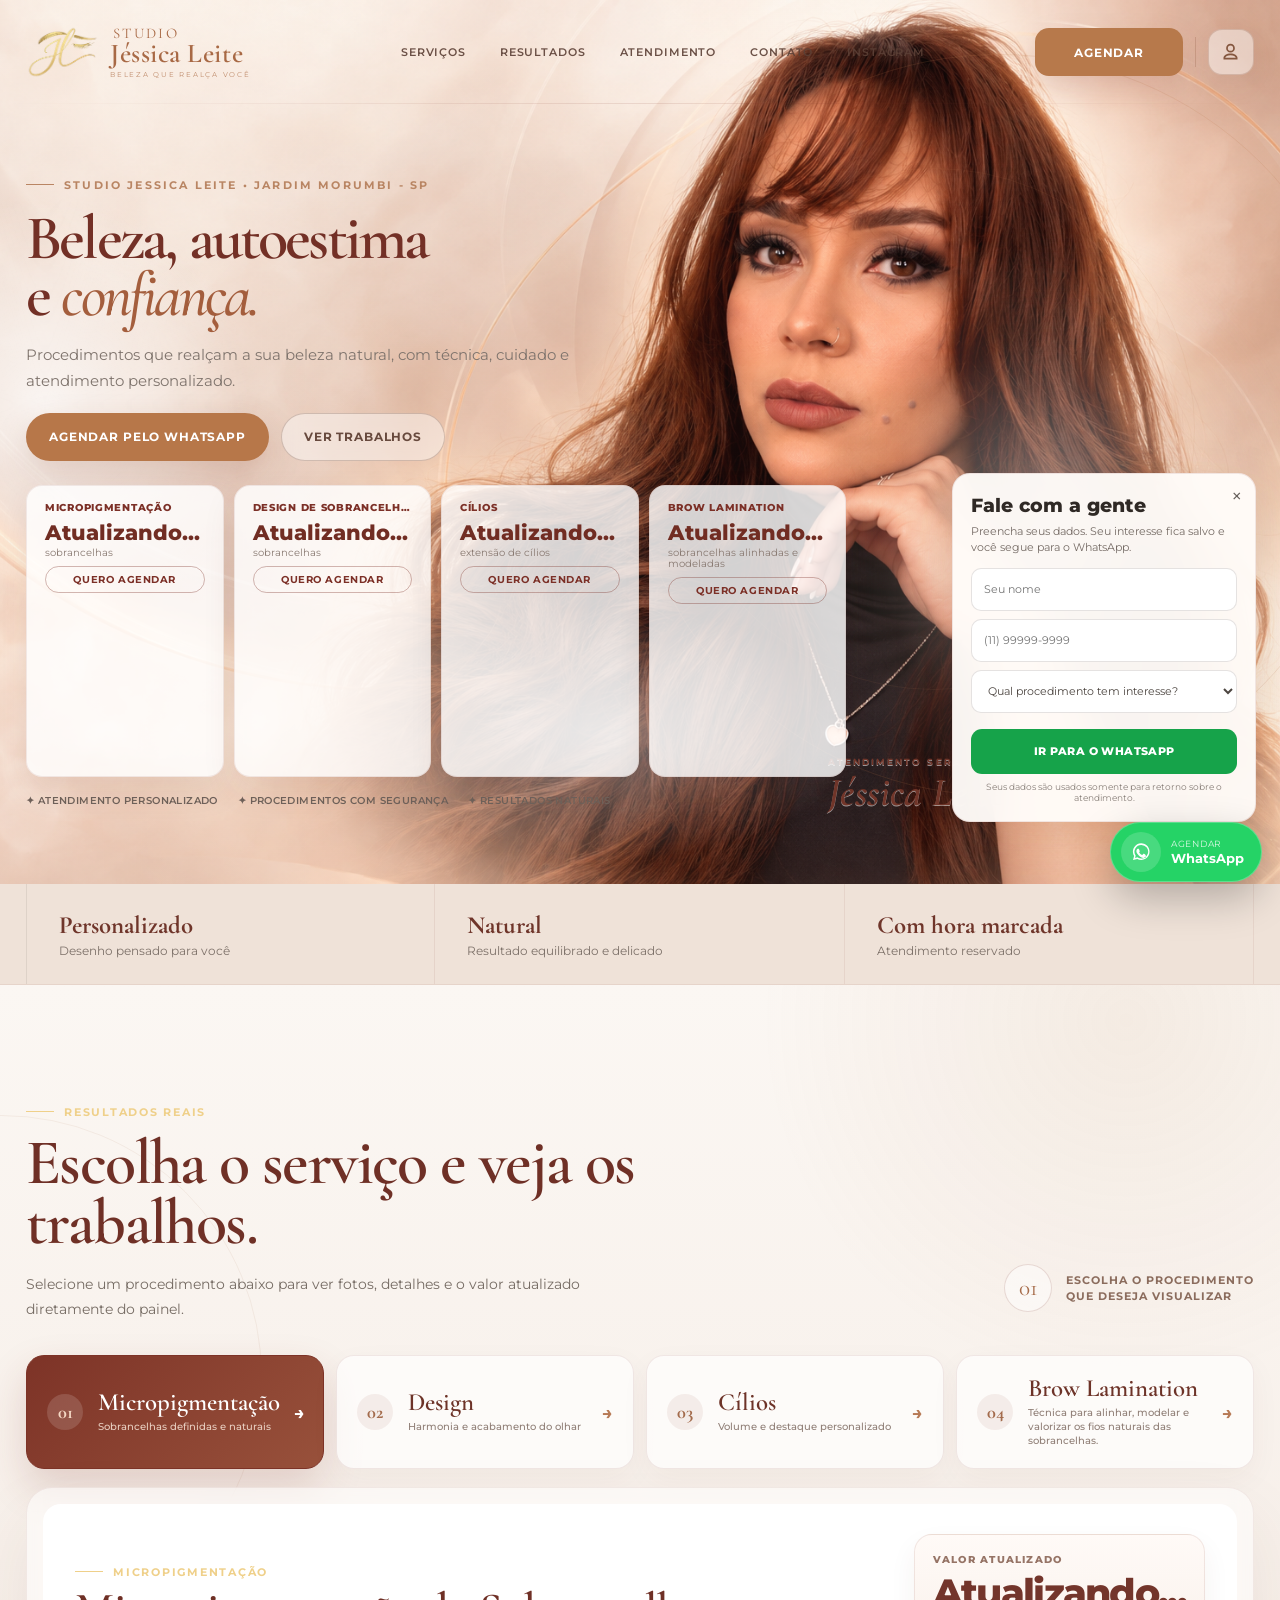
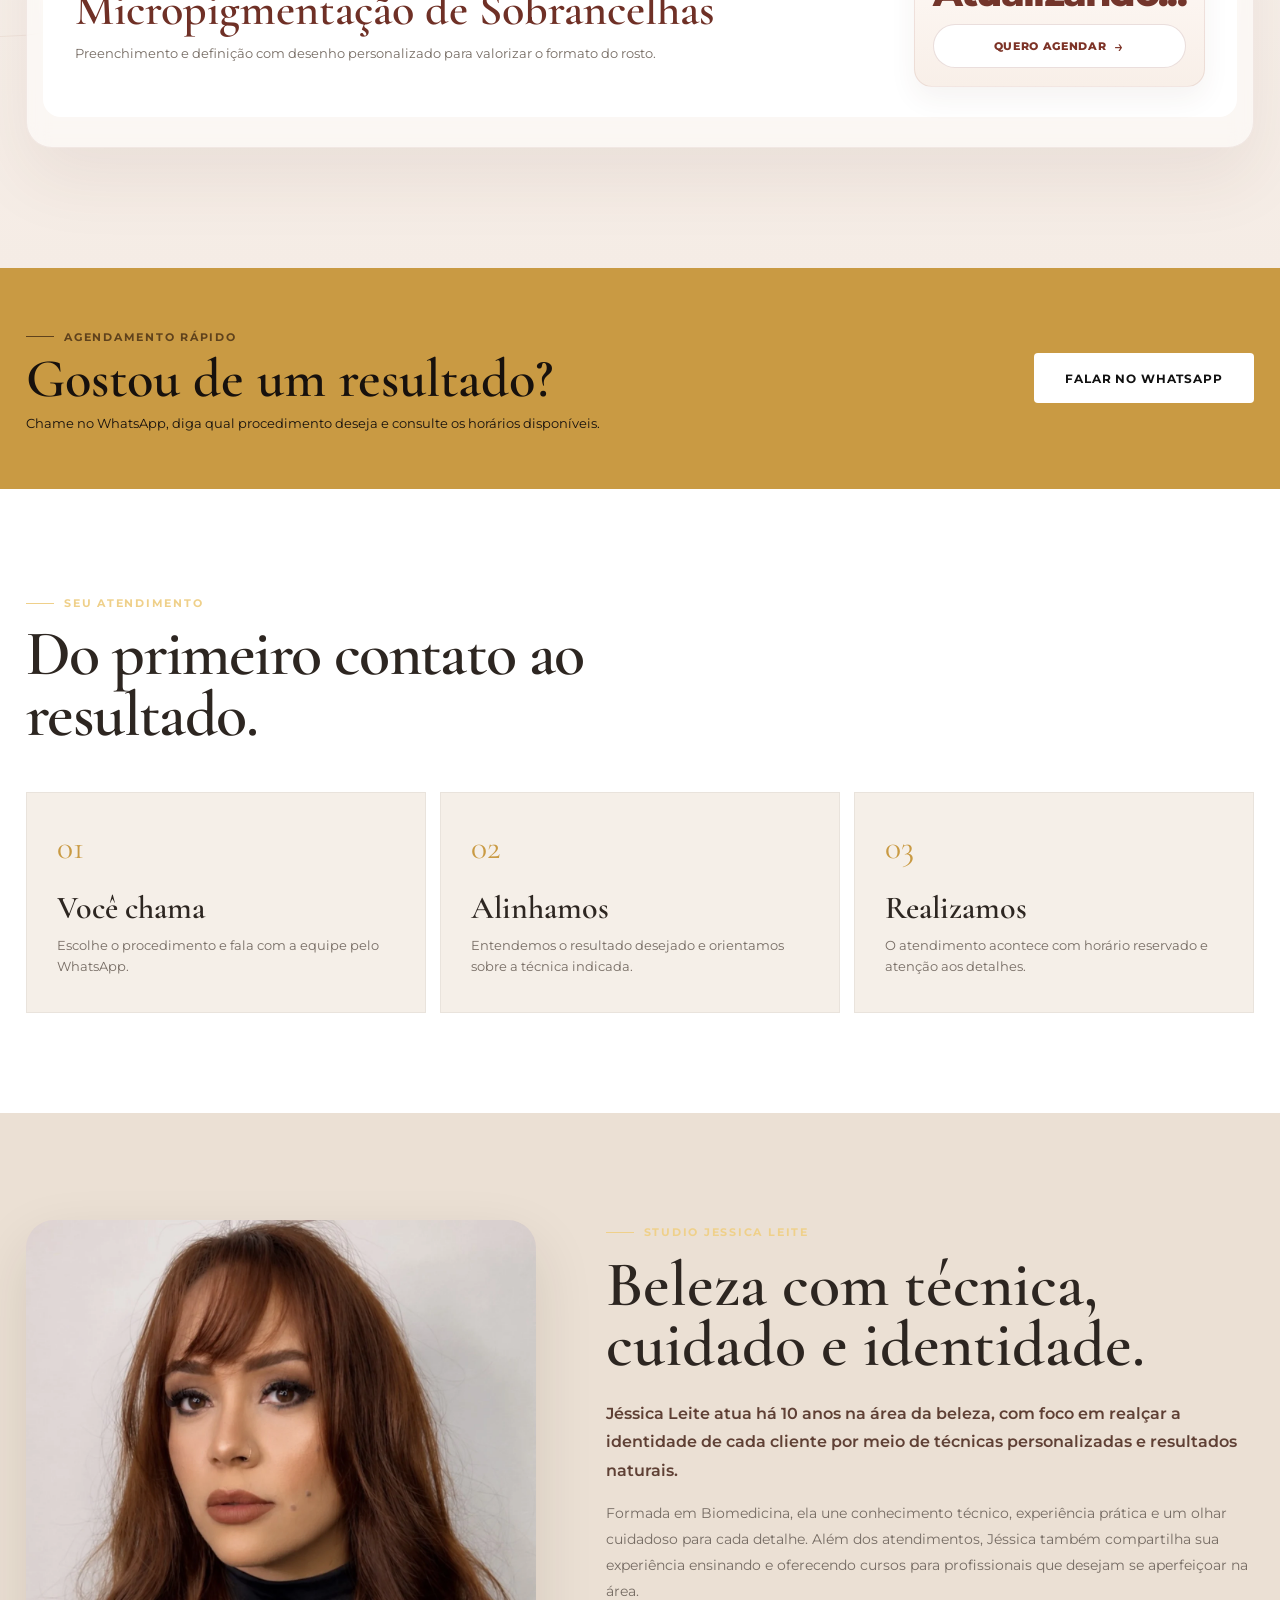
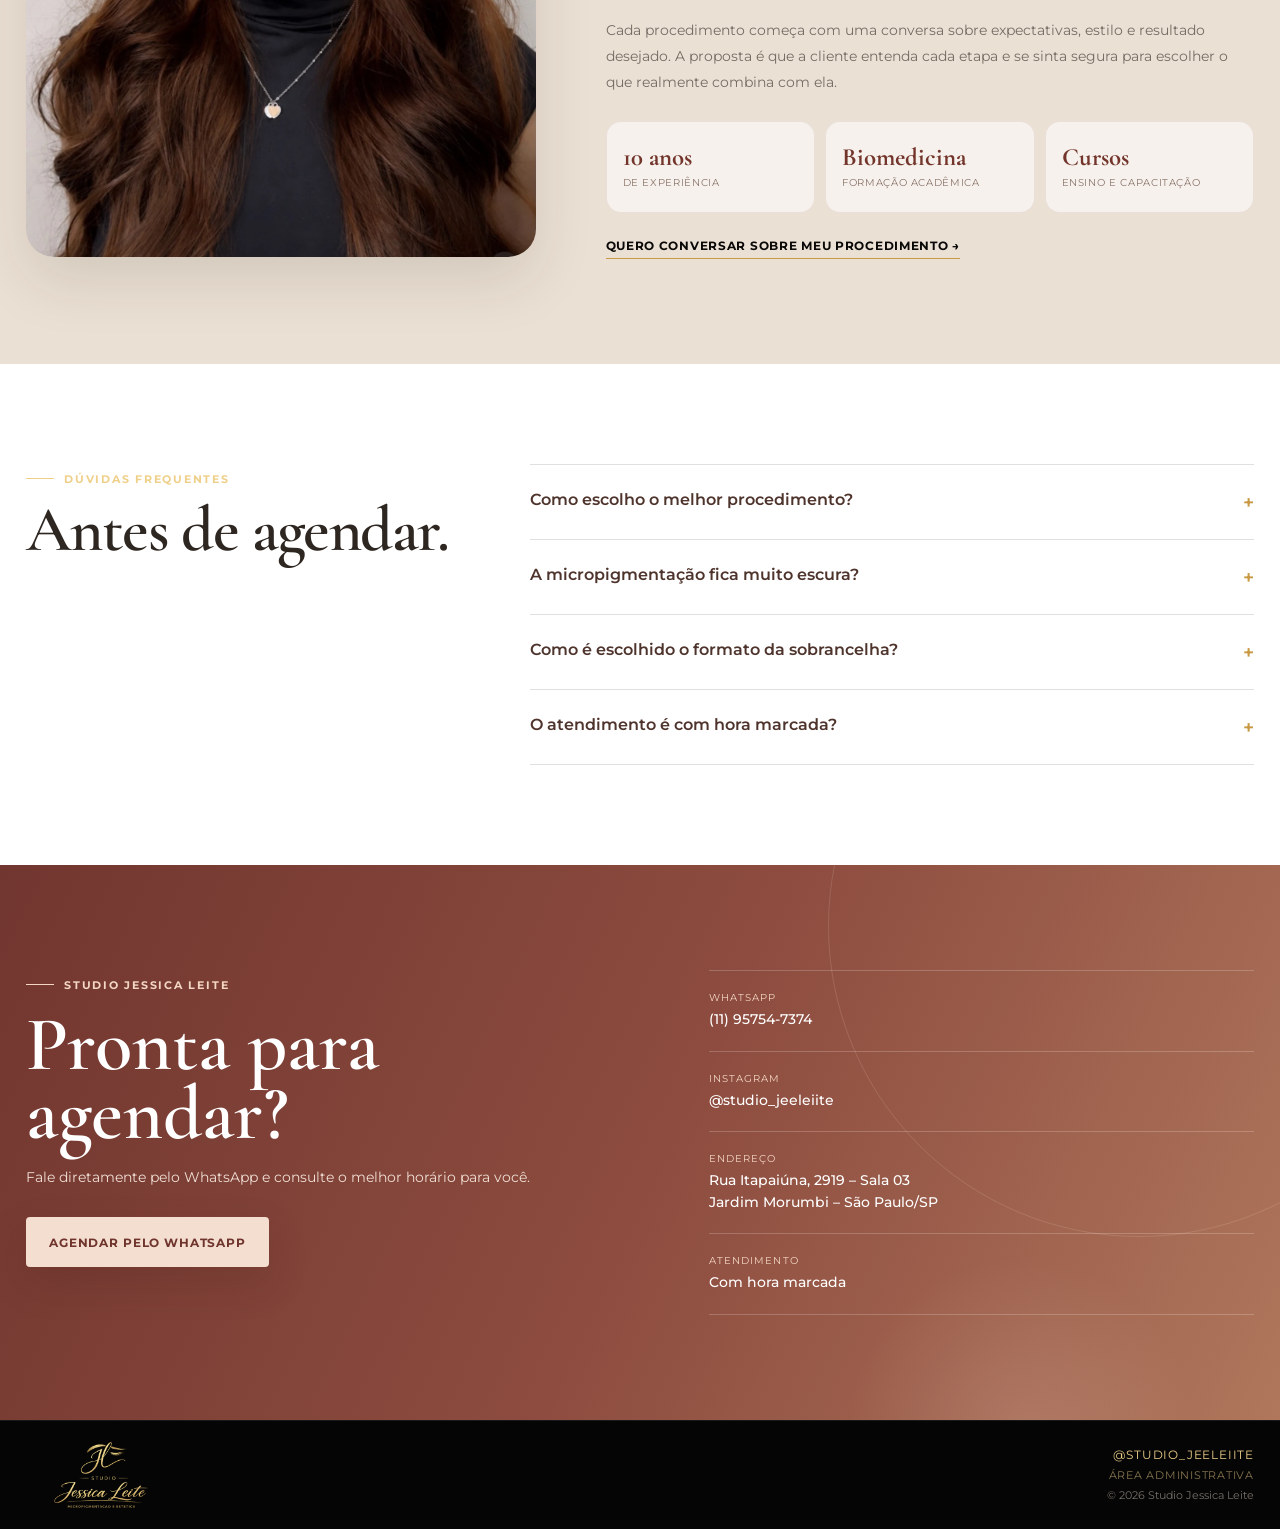
==== commit e9e3817b: "Add files via upload" ====
--- a/index.html
+++ b/index.html
@@ -4,10 +4,10 @@
   <meta charset="UTF-8">
   <meta name="viewport" content="width=device-width, initial-scale=1.0">
 
-  <title>Studio Jessica Leite | Micropigmentação, Design e Cílios em São Paulo</title>
-  <meta name="description" content="Micropigmentação de sobrancelhas, design e cílios no Studio Jessica Leite, Jardim Morumbi - São Paulo. Veja valores, trabalhos e agende pelo WhatsApp.">
+  <title>Studio Jessica Leite | Micropigmentação, Design, Cílios e Brow Lamination em São Paulo</title>
+  <meta name="description" content="Micropigmentação de sobrancelhas, design, cílios e Brow Lamination no Studio Jessica Leite, Jardim Morumbi - São Paulo. Veja valores, trabalhos e agende pelo WhatsApp.">
   <meta name="theme-color" content="#090807">
-  <meta property="og:title" content="Studio Jessica Leite | Micropigmentação, Design e Cílios">
+  <meta property="og:title" content="Studio Jessica Leite | Micropigmentação, Design, Cílios e Brow Lamination">
   <meta property="og:description" content="Veja valores, resultados e agende seu horário pelo WhatsApp.">
   <meta property="og:type" content="website">
   <meta property="og:locale" content="pt_BR">
@@ -20,7 +20,7 @@
   <meta name="googlebot" content="index,follow,max-image-preview:large,max-snippet:-1,max-video-preview:-1">
   <meta name="author" content="Studio Jessica Leite">
   <meta name="twitter:card" content="summary_large_image">
-  <meta name="twitter:title" content="Studio Jessica Leite | Micropigmentação, Design e Cílios em São Paulo">
+  <meta name="twitter:title" content="Studio Jessica Leite | Micropigmentação, Design, Cílios e Brow Lamination em São Paulo">
   <meta name="twitter:description" content="Micropigmentação, design de sobrancelhas e cílios no Jardim Morumbi, em São Paulo. Veja trabalhos e agende pelo WhatsApp.">
   <meta name="twitter:image" content="https://www.studiojessicaleite.com.br/assets/jessica-hero-integrated.png">
 
@@ -34,7 +34,7 @@
   <link rel="preconnect" href="https://fonts.googleapis.com">
   <link rel="preconnect" href="https://fonts.gstatic.com" crossorigin>
   <link href="https://fonts.googleapis.com/css2?family=Cormorant+Garamond:wght@500;600;700&family=Montserrat:wght@400;500;600;700&display=swap" rel="stylesheet">
-  <link rel="stylesheet" href="style.css?v=27">
+  <link rel="stylesheet" href="style.css?v=300">
 
   <!-- Google Ads - mantido do projeto original -->
   <script async src="https://www.googletagmanager.com/gtag/js?id=AW-17755074618"></script>
@@ -47,7 +47,7 @@
 
   <!-- SEO local / dados estruturados para o Google -->
   <script type="application/ld+json">
-{"@context":"https://schema.org","@graph":[{"@type":"BeautySalon","@id":"https://www.studiojessicaleite.com.br/#studio","name":"Studio Jessica Leite","url":"https://www.studiojessicaleite.com.br/","image":"https://www.studiojessicaleite.com.br/assets/jessica-hero-integrated.png","telephone":"+55 11 95754-7374","sameAs":["https://www.instagram.com/studio_jeeleiite/"],"address":{"@type":"PostalAddress","streetAddress":"Rua Itapaiúna, 2919 - Sala 03","addressLocality":"São Paulo","addressRegion":"SP","addressCountry":"BR"},"areaServed":{"@type":"City","name":"São Paulo"},"hasOfferCatalog":{"@type":"OfferCatalog","name":"Procedimentos","itemListElement":[{"@type":"OfferCatalog","name":"Micropigmentação de Sobrancelhas"},{"@type":"OfferCatalog","name":"Design de Sobrancelhas"},{"@type":"OfferCatalog","name":"Extensão de Cílios"}]}},{"@type":"Person","@id":"https://www.studiojessicaleite.com.br/#jessica-leite","name":"Jéssica Leite","jobTitle":"Biomédica e profissional da área da beleza","worksFor":{"@id":"https://www.studiojessicaleite.com.br/#studio"}},{"@type":"WebSite","@id":"https://www.studiojessicaleite.com.br/#website","url":"https://www.studiojessicaleite.com.br/","name":"Studio Jessica Leite","inLanguage":"pt-BR","publisher":{"@id":"https://www.studiojessicaleite.com.br/#studio"}},{"@type":"WebPage","@id":"https://www.studiojessicaleite.com.br/#webpage","url":"https://www.studiojessicaleite.com.br/","name":"Studio Jessica Leite | Micropigmentação, Design e Cílios em São Paulo","description":"Micropigmentação de sobrancelhas, design e cílios no Studio Jessica Leite, Jardim Morumbi - São Paulo. Veja valores, trabalhos e agende pelo WhatsApp.","isPartOf":{"@id":"https://www.studiojessicaleite.com.br/#website"},"about":{"@id":"https://www.studiojessicaleite.com.br/#studio"},"inLanguage":"pt-BR"},{"@type":"FAQPage","@id":"https://www.studiojessicaleite.com.br/#faq","mainEntity":[{"@type":"Question","name":"Como escolho o melhor procedimento?","acceptedAnswer":{"@type":"Answer","text":"O melhor procedimento depende do resultado desejado, da rotina e das características naturais do olhar. A micropigmentação pode ajudar quem busca definição mais duradoura nas sobrancelhas; o design é indicado para manutenção e ajustes periódicos; e os cílios podem criar desde um efeito delicado até um visual mais marcante. Antes de agendar, a cliente pode explicar o que deseja para receber orientação sobre a técnica mais adequada."}},{"@type":"Question","name":"A micropigmentação fica muito escura?","acceptedAnswer":{"@type":"Answer","text":"Nos primeiros dias é normal a micropigmentação aparentar uma cor mais intensa. Conforme a pele cicatriza, o tom tende a suavizar. O desenho e a tonalidade são planejados antes do procedimento considerando pele, pelos, formato do rosto e o efeito desejado."}},{"@type":"Question","name":"Como é escolhido o formato da sobrancelha?","acceptedAnswer":{"@type":"Answer","text":"O desenho é planejado considerando as características do rosto e apresentado antes do procedimento."}},{"@type":"Question","name":"O atendimento é com hora marcada?","acceptedAnswer":{"@type":"Answer","text":"Sim. Os atendimentos são realizados com horário reservado."}}]}]}
+{"@context":"https://schema.org","@graph":[{"@type":"BeautySalon","@id":"https://www.studiojessicaleite.com.br/#studio","name":"Studio Jessica Leite","url":"https://www.studiojessicaleite.com.br/","image":"https://www.studiojessicaleite.com.br/assets/jessica-hero-integrated.png","telephone":"+55 11 95754-7374","sameAs":["https://www.instagram.com/studio_jeeleiite/"],"address":{"@type":"PostalAddress","streetAddress":"Rua Itapaiúna, 2919 - Sala 03","addressLocality":"São Paulo","addressRegion":"SP","addressCountry":"BR"},"areaServed":{"@type":"City","name":"São Paulo"},"hasOfferCatalog":{"@type":"OfferCatalog","name":"Procedimentos","itemListElement":[{"@type":"OfferCatalog","name":"Micropigmentação de Sobrancelhas"},{"@type":"OfferCatalog","name":"Design de Sobrancelhas"},{"@type":"OfferCatalog","name":"Extensão de Cílios"},{"@type":"OfferCatalog","name":"Brow Lamination"}]}},{"@type":"Person","@id":"https://www.studiojessicaleite.com.br/#jessica-leite","name":"Jéssica Leite","jobTitle":"Biomédica e profissional da área da beleza","worksFor":{"@id":"https://www.studiojessicaleite.com.br/#studio"}},{"@type":"WebSite","@id":"https://www.studiojessicaleite.com.br/#website","url":"https://www.studiojessicaleite.com.br/","name":"Studio Jessica Leite","inLanguage":"pt-BR","publisher":{"@id":"https://www.studiojessicaleite.com.br/#studio"}},{"@type":"WebPage","@id":"https://www.studiojessicaleite.com.br/#webpage","url":"https://www.studiojessicaleite.com.br/","name":"Studio Jessica Leite | Micropigmentação, Design, Cílios e Brow Lamination em São Paulo","description":"Micropigmentação de sobrancelhas, design, cílios e Brow Lamination no Studio Jessica Leite, Jardim Morumbi - São Paulo. Veja valores, trabalhos e agende pelo WhatsApp.","isPartOf":{"@id":"https://www.studiojessicaleite.com.br/#website"},"about":{"@id":"https://www.studiojessicaleite.com.br/#studio"},"inLanguage":"pt-BR"},{"@type":"FAQPage","@id":"https://www.studiojessicaleite.com.br/#faq","mainEntity":[{"@type":"Question","name":"Como escolho o melhor procedimento?","acceptedAnswer":{"@type":"Answer","text":"O melhor procedimento depende do resultado desejado, da rotina e das características naturais do olhar. A micropigmentação pode ajudar quem busca definição mais duradoura nas sobrancelhas; o design é indicado para manutenção e ajustes periódicos; e os cílios podem criar desde um efeito delicado até um visual mais marcante. Antes de agendar, a cliente pode explicar o que deseja para receber orientação sobre a técnica mais adequada."}},{"@type":"Question","name":"A micropigmentação fica muito escura?","acceptedAnswer":{"@type":"Answer","text":"Nos primeiros dias é normal a micropigmentação aparentar uma cor mais intensa. Conforme a pele cicatriza, o tom tende a suavizar. O desenho e a tonalidade são planejados antes do procedimento considerando pele, pelos, formato do rosto e o efeito desejado."}},{"@type":"Question","name":"Como é escolhido o formato da sobrancelha?","acceptedAnswer":{"@type":"Answer","text":"O desenho é planejado considerando as características do rosto e apresentado antes do procedimento."}},{"@type":"Question","name":"O atendimento é com hora marcada?","acceptedAnswer":{"@type":"Answer","text":"Sim. Os atendimentos são realizados com horário reservado."}}]}]}
   </script>
 
 </head>
@@ -88,10 +88,14 @@
       <div class="hero-decor hero-decor-one" aria-hidden="true"></div>
       <div class="hero-decor hero-decor-two" aria-hidden="true"></div>
 
+      <div class="hero-mobile-photo" aria-hidden="true">
+        <img src="assets/jessica-hero-integrated.png" alt="">
+      </div>
+
       <div class="container hero-editorial-grid">
         <div class="hero-editorial-copy">
           <span class="eyebrow">Studio Jessica Leite • Jardim Morumbi - SP</span>
-          <h1 class="hero-main-title">Beleza, autoestima e <em>confiança.</em></h1>
+          <h1 class="hero-main-title"><span>Beleza, autoestima</span><span><span class="hero-title-and">e</span> <em>confiança.</em></span></h1>
           <p class="hero-lead">Procedimentos que realçam a sua beleza natural, com técnica, cuidado e atendimento personalizado.</p>
 
           <div class="hero-actions">
@@ -438,6 +442,6 @@
     </div>
   </div>
 
-  <script src="script.js?v=26"></script>
+  <script src="script.js?v=300"></script>
 </body>
 </html>
--- a/style.css
+++ b/style.css
@@ -291,7 +291,7 @@
 .hero-person-caption span{display:block;font-size:.64rem;font-weight:700;letter-spacing:.22em;text-transform:uppercase}
 .hero-person-caption strong{display:block;margin-top:4px;font-family:"Cormorant Garamond",serif;font-size:2.55rem;font-style:italic;font-weight:600;letter-spacing:.01em}
 
-.hero-editorial .price-showcase{position:relative;z-index:5;display:grid;grid-template-columns:repeat(3,1fr);max-width:830px;margin-top:30px;background:transparent;border:0;backdrop-filter:none;box-shadow:none;gap:10px}
+.hero-editorial .price-showcase{position:relative;z-index:5;display:grid;grid-template-columns:repeat(auto-fit,minmax(185px,1fr));max-width:900px;margin-top:30px;background:transparent;border:0;backdrop-filter:none;box-shadow:none;gap:10px}
 .hero-editorial .price-card{padding:0;background:rgba(255,255,255,.82);border:1px solid rgba(125,51,39,.09);border-radius:18px;overflow:hidden;min-height:255px;box-shadow:0 14px 40px rgba(87,49,33,.08)}
 .hero-editorial .price-card+.price-card{border-left:1px solid rgba(125,51,39,.09)}
 .price-card-image{height:112px;overflow:hidden;background:#eaded6}
@@ -586,7 +586,7 @@
   position:relative;
   z-index:2;
   display:grid;
-  grid-template-columns:repeat(3,1fr);
+  grid-template-columns:repeat(auto-fit,minmax(220px,1fr));
   gap:12px;
   margin-bottom:18px;
 }
@@ -860,3 +860,191 @@
     flex:none !important;
   }
 }
+
+
+/* ===== V29: HEADLINE + EXPERIÊNCIA MOBILE PRIORIZADA ===== */
+.hero-mobile-photo{display:none}
+.hero-main-title>span{display:block}
+.hero-main-title .hero-title-and{display:inline}
+.hero-main-title em{display:inline!important}
+
+@media(max-width:820px){
+  /* No celular a foto vem primeiro, inteira, e todo o conteúdo fica abaixo dela. */
+  .hero-editorial{
+    display:block!important;
+    min-height:0!important;
+    overflow:hidden!important;
+    background:#f5ece6!important;
+  }
+  .hero-editorial:before,
+  .hero-editorial:after,
+  .hero-editorial .hero-decor{display:none!important}
+
+  .hero-mobile-photo{
+    display:block;
+    width:100%;
+    line-height:0;
+    background:#ead9cf;
+    overflow:hidden;
+  }
+  .hero-mobile-photo img{
+    display:block;
+    width:100%;
+    height:auto;
+    max-width:none;
+    object-fit:contain;
+    object-position:center;
+  }
+
+  .hero-editorial-grid{
+    width:100%!important;
+    min-height:0!important;
+    padding:0!important;
+    display:block!important;
+  }
+  .hero-editorial-copy{
+    width:min(100% - 28px,680px)!important;
+    max-width:none!important;
+    margin:0 auto!important;
+    padding:30px 0 28px!important;
+  }
+  .hero-editorial .eyebrow{
+    font-size:.57rem!important;
+    line-height:1.55!important;
+    letter-spacing:.13em!important;
+  }
+  .hero-main-title{
+    width:100%!important;
+    max-width:none!important;
+    white-space:normal!important;
+    font-size:clamp(3.15rem,13.2vw,4.75rem)!important;
+    line-height:.88!important;
+    letter-spacing:-.042em!important;
+    margin:14px 0 17px!important;
+  }
+  .hero-main-title>span{display:block!important}
+  .hero-main-title em{display:inline!important}
+  .hero-editorial .hero-lead{
+    max-width:560px!important;
+    font-size:.9rem!important;
+    line-height:1.65!important;
+  }
+  .hero-editorial .hero-actions{
+    display:grid!important;
+    grid-template-columns:1fr!important;
+    gap:9px!important;
+    margin-top:19px!important;
+  }
+  .hero-editorial .hero-actions .button{
+    width:100%!important;
+    min-height:48px!important;
+    padding-inline:16px!important;
+  }
+
+  .hero-editorial .price-showcase{
+    width:100%!important;
+    max-width:100%!important;
+    display:grid!important;
+    grid-template-columns:1fr!important;
+    gap:10px!important;
+    margin-top:22px!important;
+  }
+  .hero-editorial .price-card{
+    width:100%!important;
+    min-height:0!important;
+    display:grid!important;
+    grid-template-columns:118px minmax(0,1fr)!important;
+    border-radius:16px!important;
+    overflow:hidden!important;
+  }
+  .hero-editorial .price-card-image{
+    width:118px!important;
+    height:100%!important;
+    min-height:148px!important;
+  }
+  .hero-editorial .price-card-content{
+    min-width:0!important;
+    padding:15px 14px!important;
+    display:flex!important;
+    flex-direction:column!important;
+    justify-content:center!important;
+  }
+  .hero-editorial .price-card-content>span{
+    white-space:normal!important;
+    overflow:visible!important;
+    text-overflow:clip!important;
+    line-height:1.3!important;
+  }
+  .hero-editorial .price-link{
+    position:static!important;
+    width:max-content!important;
+    max-width:100%!important;
+    margin-top:9px!important;
+  }
+  .hero-editorial .hero-trust{
+    display:grid!important;
+    grid-template-columns:1fr!important;
+    gap:7px!important;
+    margin:18px 0 0!important;
+    font-size:.61rem!important;
+    line-height:1.45!important;
+  }
+
+  /* A imagem da profissional já está na foto principal; evita um segundo bloco vazio/cortado. */
+  .hero-person{display:none!important}
+
+  /* Cabeçalho compacto e seguro em telas pequenas. */
+  .header{background:rgba(247,240,234,.93)!important;backdrop-filter:blur(16px)}
+  .nav{height:78px!important;gap:8px!important}
+  .brand-signature{min-width:0!important;gap:6px!important}
+  .brand-signature .brand-mark{width:51px!important;height:42px!important}
+  .brand-words small{font-size:.63rem!important}
+  .brand-words strong{font-size:1.18rem!important}
+  .menu-button{width:40px!important;height:40px!important;flex:0 0 40px!important}
+  .admin-login-icon{width:40px!important;height:40px!important;flex:0 0 40px!important}
+
+  /* Seções internas mais confortáveis no celular. */
+  .results-premium{padding:68px 0 74px!important}
+  .results-heading-row{display:block!important}
+  .results-heading-note{display:none!important}
+  .results-premium .section-heading{margin-bottom:28px!important}
+  .results-premium .section-heading h2{font-size:clamp(2.75rem,12vw,3.8rem)!important;line-height:.93!important}
+  .results-premium .section-heading p{font-size:.84rem!important;line-height:1.65!important}
+  .results-stage{padding:8px!important;border-radius:20px!important}
+  .service-tabs{justify-content:flex-start!important;flex-wrap:nowrap!important;overflow-x:auto!important;scrollbar-width:none!important;padding:0 0 7px!important}
+  .service-tabs::-webkit-scrollbar{display:none}
+  .service-tab{flex:0 0 auto!important;white-space:nowrap!important}
+  .results-premium .service-intro{grid-template-columns:1fr!important;gap:18px!important;padding:20px 16px!important}
+  .results-premium .service-intro h3{font-size:clamp(2.15rem,10vw,3rem)!important}
+  .results-premium .photo-grid{grid-template-columns:repeat(2,minmax(0,1fr))!important;gap:9px!important}
+  .results-premium .photo-item{max-width:none!important;width:100%!important;border-radius:14px!important}
+
+  .conversion-band{padding:40px 0!important}
+  .conversion-band h2{font-size:clamp(2.6rem,12vw,3.4rem)!important}
+  .journey,.about-studio,.faq,.contact{padding:66px 0!important}
+  .about-copy h2{font-size:clamp(2.9rem,12vw,4rem)!important}
+  .contact h2{font-size:clamp(3rem,13vw,4.4rem)!important}
+  .about-photo{aspect-ratio:auto!important}
+  .about-photo img{width:100%!important;height:auto!important;object-fit:contain!important}
+  .about-credentials{grid-template-columns:1fr!important}
+  .footer-content{padding-bottom:10px}
+}
+
+@media(max-width:520px){
+  .container{width:min(100% - 24px,1180px)!important}
+  .hero-editorial-copy{width:calc(100% - 24px)!important;padding:26px 0 24px!important}
+  .hero-main-title{font-size:clamp(2.85rem,13.8vw,3.65rem)!important}
+  .hero-editorial .price-card{grid-template-columns:102px minmax(0,1fr)!important}
+  .hero-editorial .price-card-image{width:102px!important;min-height:140px!important}
+  .hero-editorial .price-card-content{padding:13px 12px!important}
+  .hero-editorial .price-card .price-current>strong{font-size:1.55rem!important}
+  .hero-editorial .price-card .price-old{padding-right:0!important}
+  .brand-signature .brand-mark{width:46px!important;height:38px!important}
+  .brand-words strong{font-size:1.05rem!important}
+  .admin-login-icon{width:38px!important;height:38px!important;flex-basis:38px!important}
+  .menu-button{width:38px!important;height:38px!important;flex-basis:38px!important}
+}
+
+
+/* Suporte a 4 ou mais procedimentos cadastrados no painel */
+@media(min-width:821px){.hero-editorial .price-showcase{grid-template-columns:repeat(auto-fit,minmax(190px,1fr))!important}.service-selector{grid-template-columns:repeat(auto-fit,minmax(220px,1fr))}}
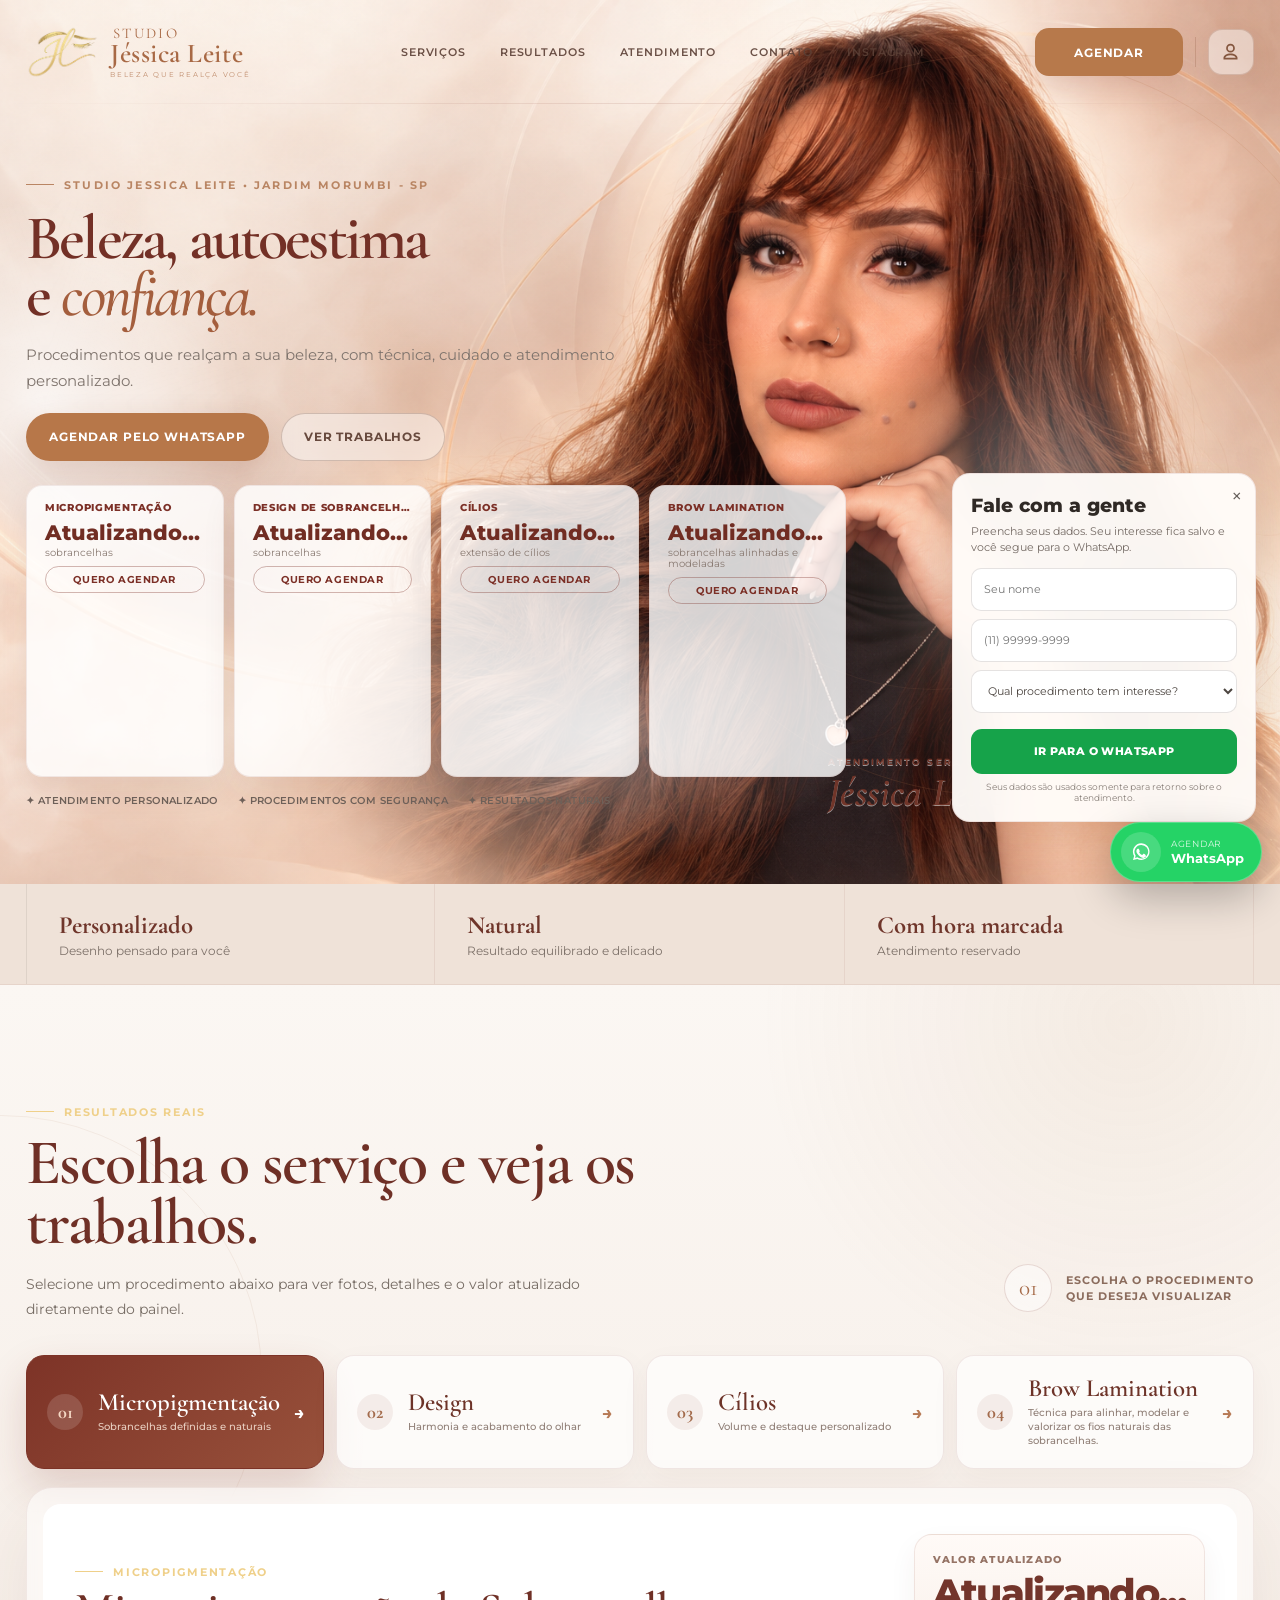
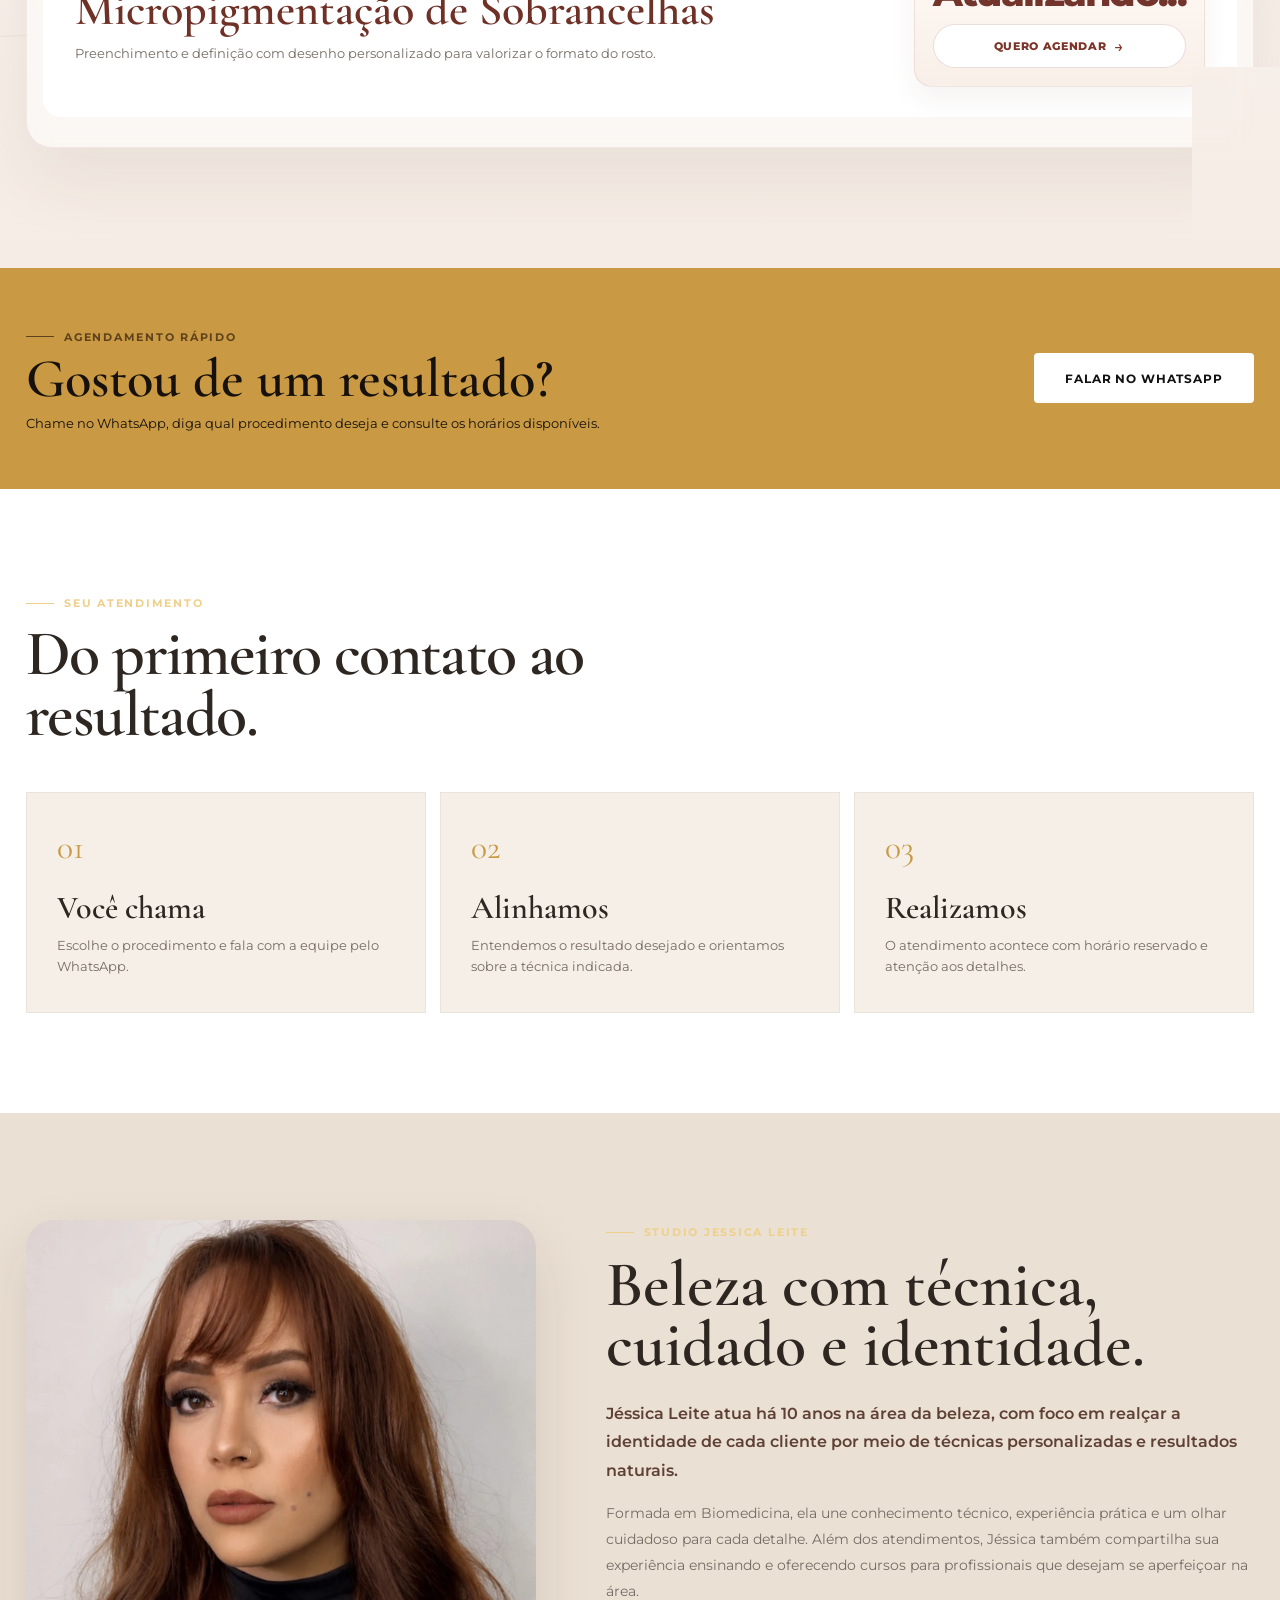
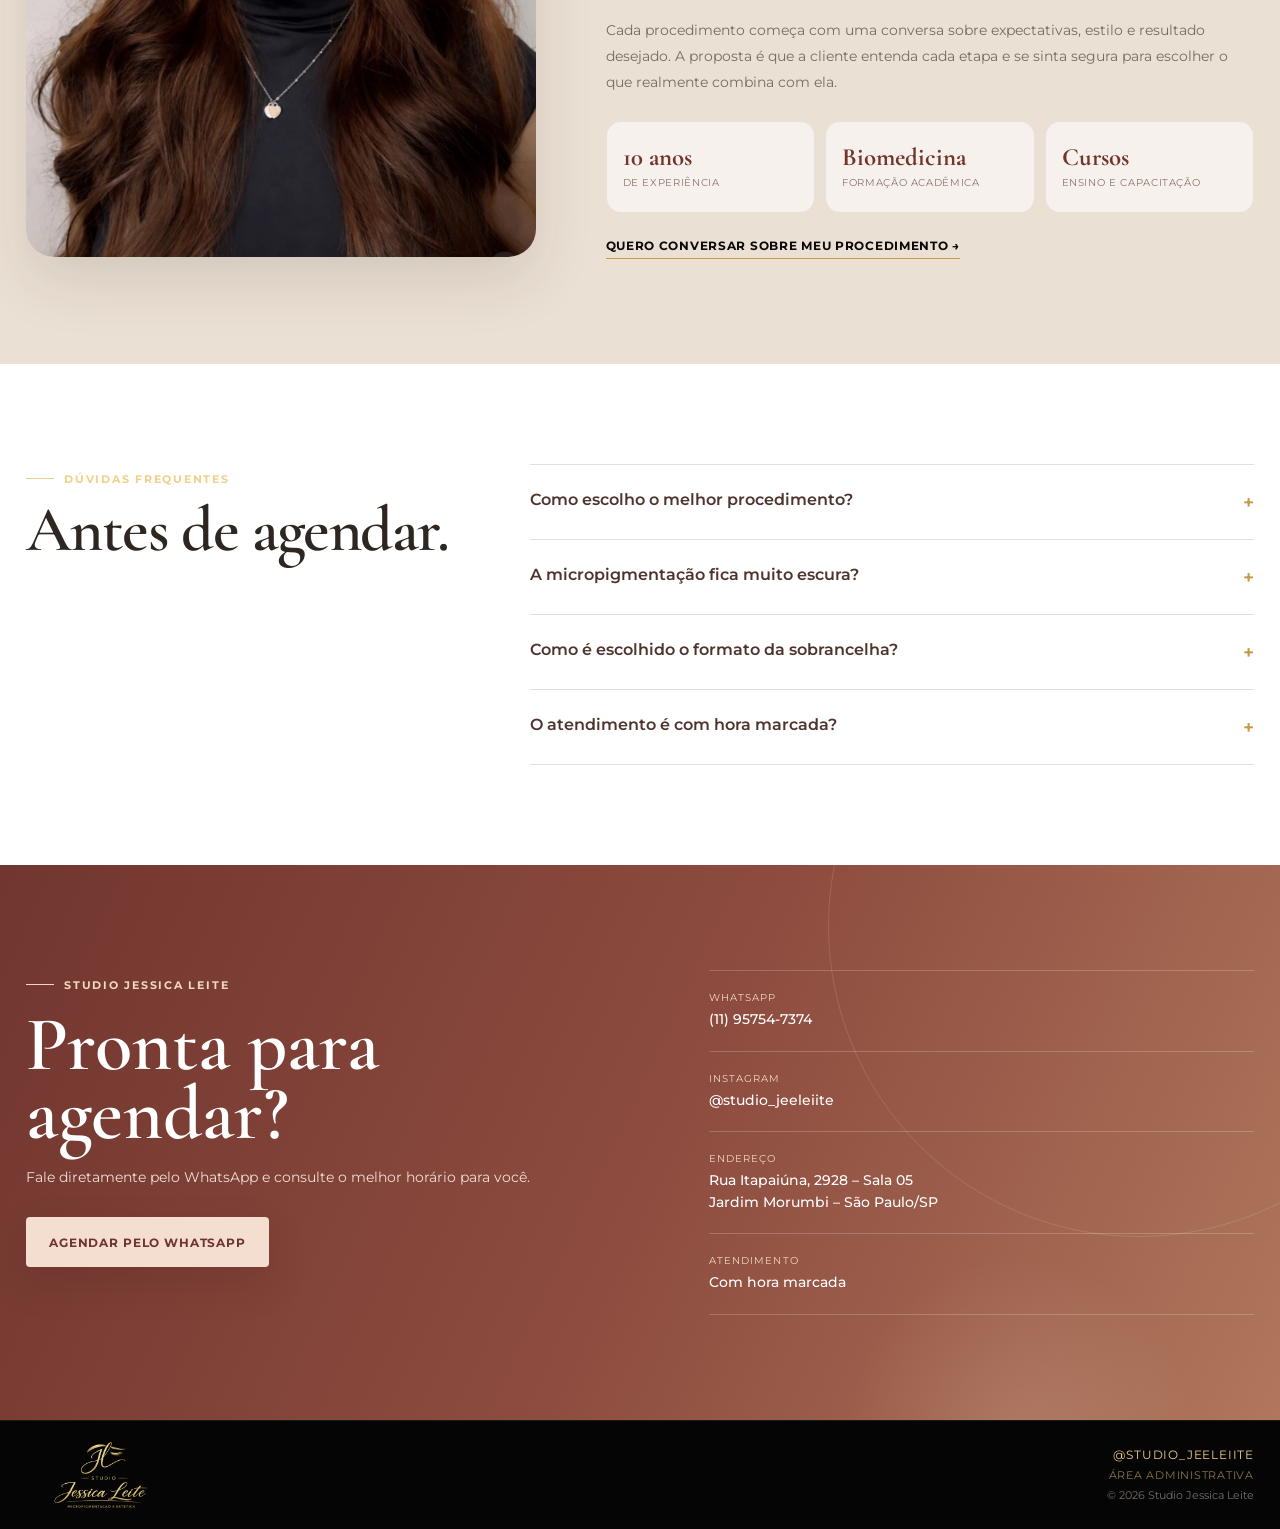
==== commit 7a89ab5e: "Update index.html" ====
--- a/index.html
+++ b/index.html
@@ -34,7 +34,7 @@
   <link rel="preconnect" href="https://fonts.googleapis.com">
   <link rel="preconnect" href="https://fonts.gstatic.com" crossorigin>
   <link href="https://fonts.googleapis.com/css2?family=Cormorant+Garamond:wght@500;600;700&family=Montserrat:wght@400;500;600;700&display=swap" rel="stylesheet">
-  <link rel="stylesheet" href="style.css?v=300">
+  <link rel="stylesheet" href="style.css?v=320">
 
   <!-- Google Ads - mantido do projeto original -->
   <script async src="https://www.googletagmanager.com/gtag/js?id=AW-17755074618"></script>
@@ -96,7 +96,7 @@
         <div class="hero-editorial-copy">
           <span class="eyebrow">Studio Jessica Leite • Jardim Morumbi - SP</span>
           <h1 class="hero-main-title"><span>Beleza, autoestima</span><span><span class="hero-title-and">e</span> <em>confiança.</em></span></h1>
-          <p class="hero-lead">Procedimentos que realçam a sua beleza natural, com técnica, cuidado e atendimento personalizado.</p>
+          <p class="hero-lead">Procedimentos que realçam a sua beleza, com técnica, cuidado e atendimento personalizado.</p>
 
           <div class="hero-actions">
             <a class="button button-primary whatsapp" data-service="atendimento" href="#">Agendar pelo WhatsApp</a>
@@ -371,7 +371,7 @@
           </a>
           <a href="https://www.google.com/maps/search/?api=1&query=Rua+Itapai%C3%BAna+2919+Sala+3+Jardim+Morumbi+S%C3%A3o+Paulo" target="_blank" rel="noopener">
             <span>Endereço</span>
-            <strong>Rua Itapaiúna, 2919 – Sala 03<br>Jardim Morumbi – São Paulo/SP</strong>
+            <strong>Rua Itapaiúna, 2928 – Sala 05<br>Jardim Morumbi – São Paulo/SP</strong>
           </a>
           <div class="contact-static">
             <span>Atendimento</span>
@@ -407,6 +407,20 @@
     </span>
     <span class="floating-whatsapp-copy"><small>Agendar</small><strong>WhatsApp</strong></span>
   </a>
+
+  <div class="photo-viewer" id="photoViewer" aria-hidden="true">
+    <div class="photo-viewer-backdrop" data-close-photo-viewer></div>
+    <div class="photo-viewer-dialog" role="dialog" aria-modal="true" aria-label="Visualização ampliada da foto">
+      <button class="photo-viewer-close" type="button" aria-label="Fechar foto" data-close-photo-viewer>×</button>
+      <button class="photo-viewer-nav photo-viewer-prev" type="button" aria-label="Foto anterior">‹</button>
+      <div class="photo-viewer-image-wrap">
+        <img id="photoViewerImage" src="" alt="Resultado ampliado">
+        <div class="photo-viewer-loading" aria-hidden="true">Carregando foto…</div>
+      </div>
+      <button class="photo-viewer-nav photo-viewer-next" type="button" aria-label="Próxima foto">›</button>
+      <div class="photo-viewer-counter" id="photoViewerCounter" aria-live="polite"></div>
+    </div>
+  </div>
 
   <div class="lead-modal" id="leadModal" aria-hidden="true">
     <div class="lead-modal-backdrop" data-close-lead-modal></div>
@@ -442,6 +456,6 @@
     </div>
   </div>
 
-  <script src="script.js?v=300"></script>
+  <script src="script.js?v=320"></script>
 </body>
 </html>
--- a/style.css
+++ b/style.css
@@ -1048,3 +1048,69 @@
 
 /* Suporte a 4 ou mais procedimentos cadastrados no painel */
 @media(min-width:821px){.hero-editorial .price-showcase{grid-template-columns:repeat(auto-fit,minmax(190px,1fr))!important}.service-selector{grid-template-columns:repeat(auto-fit,minmax(220px,1fr))}}
+
+
+/* ===== V31: correções exclusivamente para celular ===== */
+@media(max-width:820px){
+  /* O cabeçalho deixa de sobrepor a foto no mobile. No desktop permanece como antes. */
+  .header{
+    position:relative!important;
+    top:auto!important;
+    left:auto!important;
+    right:auto!important;
+  }
+
+  /* Mostra a arte inteira da profissional, sem esconder o topo do rosto/cabelo. */
+  .hero-mobile-photo{
+    width:100%!important;
+    aspect-ratio:3 / 2!important;
+    overflow:hidden!important;
+  }
+  .hero-mobile-photo img{
+    width:100%!important;
+    height:100%!important;
+    max-width:none!important;
+    object-fit:contain!important;
+    object-position:center center!important;
+  }
+
+  /* Destino do scroll automático ao escolher um procedimento. */
+  .results-premium .photo-grid{
+    scroll-margin-top:14px!important;
+  }
+}
+
+
+/* ===== V32: visualização ampliada das fotos dos procedimentos ===== */
+body.photo-viewer-open{overflow:hidden!important}
+.results-premium .photo-item{cursor:zoom-in!important;outline:none}
+.results-premium .photo-item:focus-visible{box-shadow:0 0 0 3px rgba(125,51,39,.22),0 12px 30px rgba(78,49,34,.09)!important}
+.results-premium .photo-item:before{content:"Ampliar";position:absolute;right:10px;bottom:10px;z-index:3;padding:6px 9px;border-radius:999px;background:rgba(42,26,21,.72);color:#fff;font-size:.56rem;font-weight:800;letter-spacing:.06em;text-transform:uppercase;opacity:0;transform:translateY(4px);transition:.2s;pointer-events:none;backdrop-filter:blur(8px)}
+.results-premium .photo-item:hover:before,.results-premium .photo-item:focus-visible:before{opacity:1;transform:none}
+
+.photo-viewer{position:fixed;inset:0;z-index:420;display:grid;place-items:center;padding:18px;opacity:0;visibility:hidden;pointer-events:none;transition:opacity .2s ease,visibility .2s ease}
+.photo-viewer.open{opacity:1;visibility:visible;pointer-events:auto}
+.photo-viewer-backdrop{position:absolute;inset:0;background:rgba(13,9,8,.94);backdrop-filter:blur(12px)}
+.photo-viewer-dialog{position:relative;z-index:1;width:min(96vw,1500px);height:min(94vh,1000px);display:grid;grid-template-columns:64px minmax(0,1fr) 64px;grid-template-rows:minmax(0,1fr) auto;align-items:center;gap:12px}
+.photo-viewer-image-wrap{position:relative;grid-column:2;grid-row:1;display:grid;place-items:center;width:100%;height:100%;min-height:0;overflow:hidden;border-radius:18px;background:#120d0b;box-shadow:0 28px 90px rgba(0,0,0,.46)}
+.photo-viewer-image-wrap img{display:block;width:100%;height:100%;max-width:100%;max-height:100%;object-fit:contain;object-position:center;background:#120d0b}
+.photo-viewer-loading{position:absolute;inset:auto 50% 22px auto;transform:translateX(50%);padding:8px 12px;border-radius:999px;background:rgba(255,255,255,.12);color:#fff;font-size:.66rem;letter-spacing:.04em;opacity:0;pointer-events:none}
+.photo-viewer.is-loading .photo-viewer-loading{opacity:1}
+.photo-viewer-close{position:absolute;z-index:4;right:8px;top:4px;width:46px;height:46px;border:1px solid rgba(255,255,255,.2);border-radius:50%;background:rgba(18,13,11,.72);color:#fff;font-size:2rem;line-height:1;cursor:pointer;display:grid;place-items:center;backdrop-filter:blur(10px)}
+.photo-viewer-nav{width:52px;height:52px;border:1px solid rgba(255,255,255,.16);border-radius:50%;background:rgba(255,255,255,.08);color:#fff;font-size:2.15rem;line-height:1;cursor:pointer;display:grid;place-items:center;backdrop-filter:blur(10px)}
+.photo-viewer-prev{grid-column:1;grid-row:1;justify-self:center}
+.photo-viewer-next{grid-column:3;grid-row:1;justify-self:center}
+.photo-viewer-counter{grid-column:2;grid-row:2;justify-self:center;color:rgba(255,255,255,.8);font-size:.72rem;font-weight:700;letter-spacing:.09em}
+
+@media(max-width:820px){
+  .results-premium .photo-item:before{opacity:1;transform:none;right:7px;bottom:7px;padding:5px 7px;font-size:.5rem}
+  .photo-viewer{padding:0}
+  .photo-viewer-dialog{width:100vw;height:100dvh;grid-template-columns:48px minmax(0,1fr) 48px;grid-template-rows:minmax(0,1fr) 42px;gap:0;padding:max(56px,env(safe-area-inset-top)) 8px max(8px,env(safe-area-inset-bottom))}
+  .photo-viewer-image-wrap{grid-column:1 / 4;border-radius:0;background:#0d0908;box-shadow:none}
+  .photo-viewer-image-wrap img{background:#0d0908}
+  .photo-viewer-close{right:max(12px,env(safe-area-inset-right));top:max(10px,env(safe-area-inset-top));width:42px;height:42px;font-size:1.75rem}
+  .photo-viewer-nav{position:absolute;z-index:3;top:50%;transform:translateY(-50%);width:42px;height:42px;font-size:1.8rem;background:rgba(20,14,12,.62)}
+  .photo-viewer-prev{left:12px}
+  .photo-viewer-next{right:12px}
+  .photo-viewer-counter{grid-column:1 / 4;grid-row:2;align-self:center}
+}
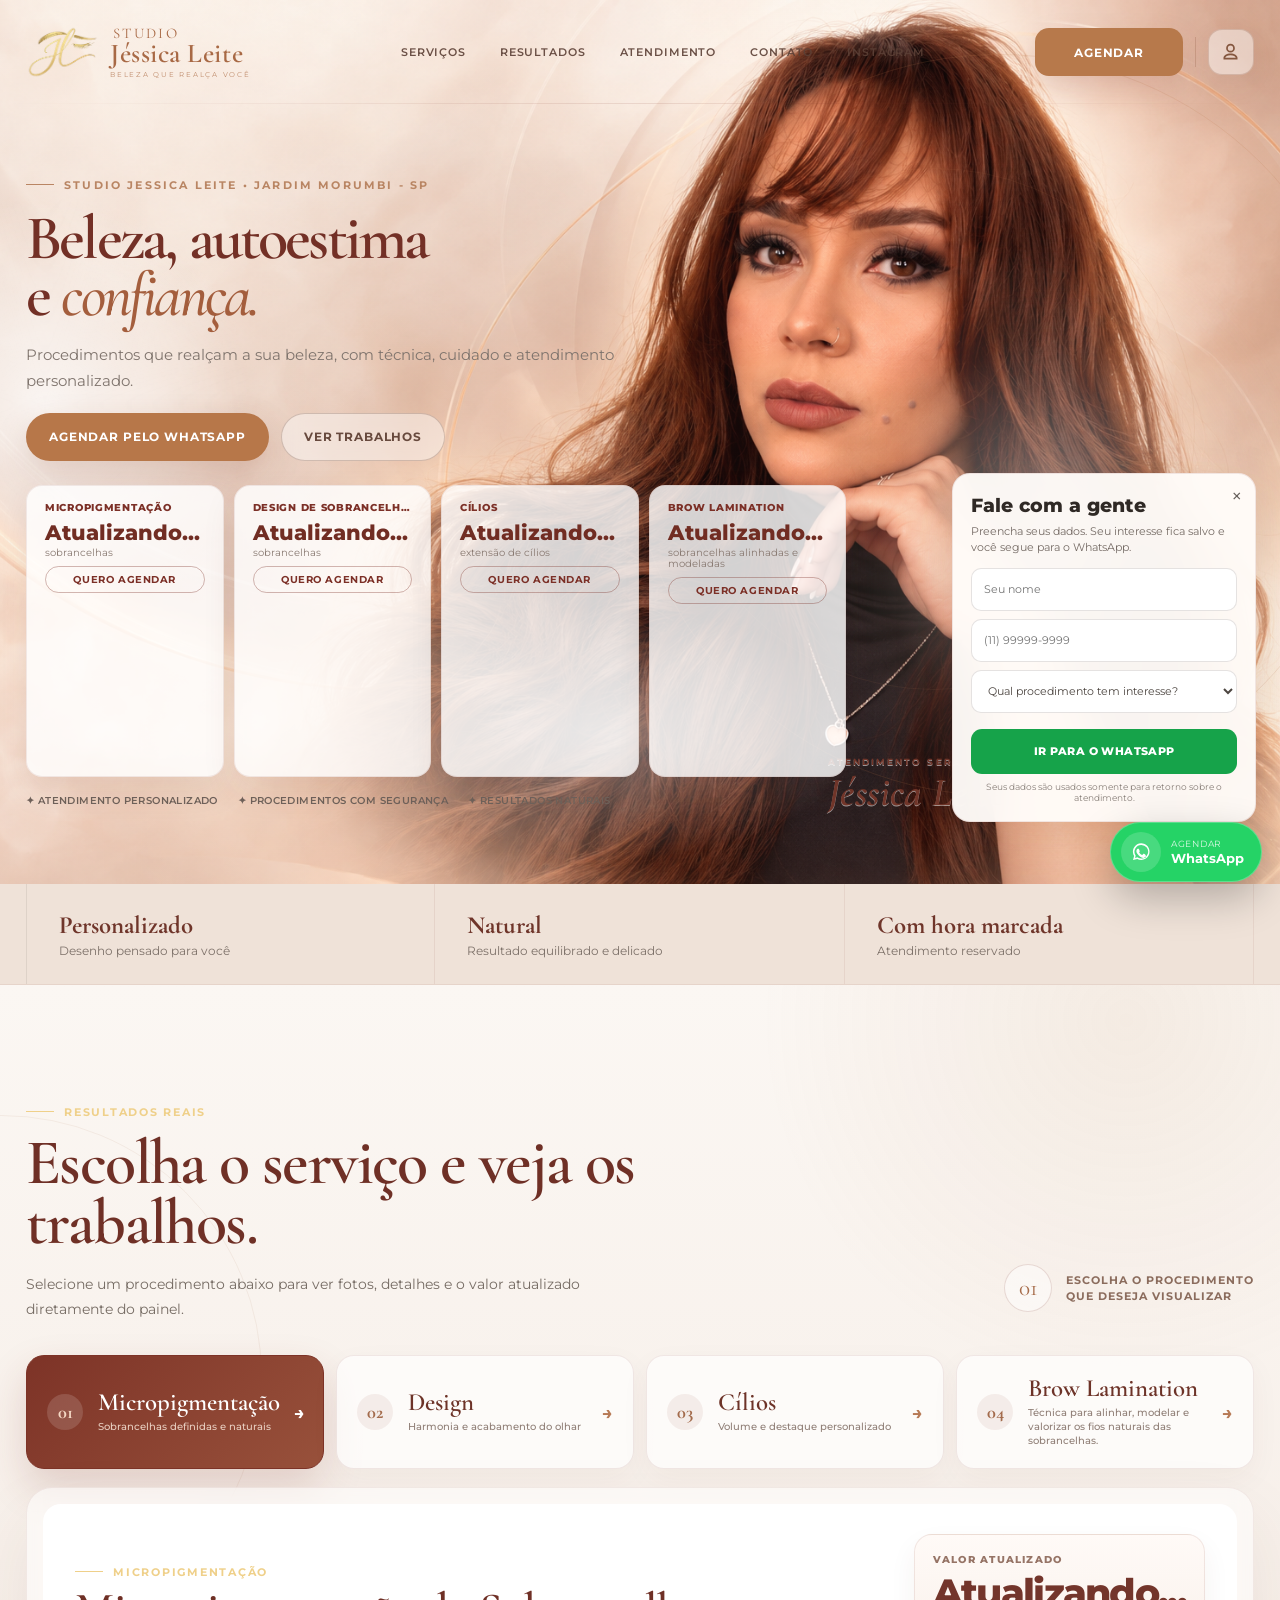
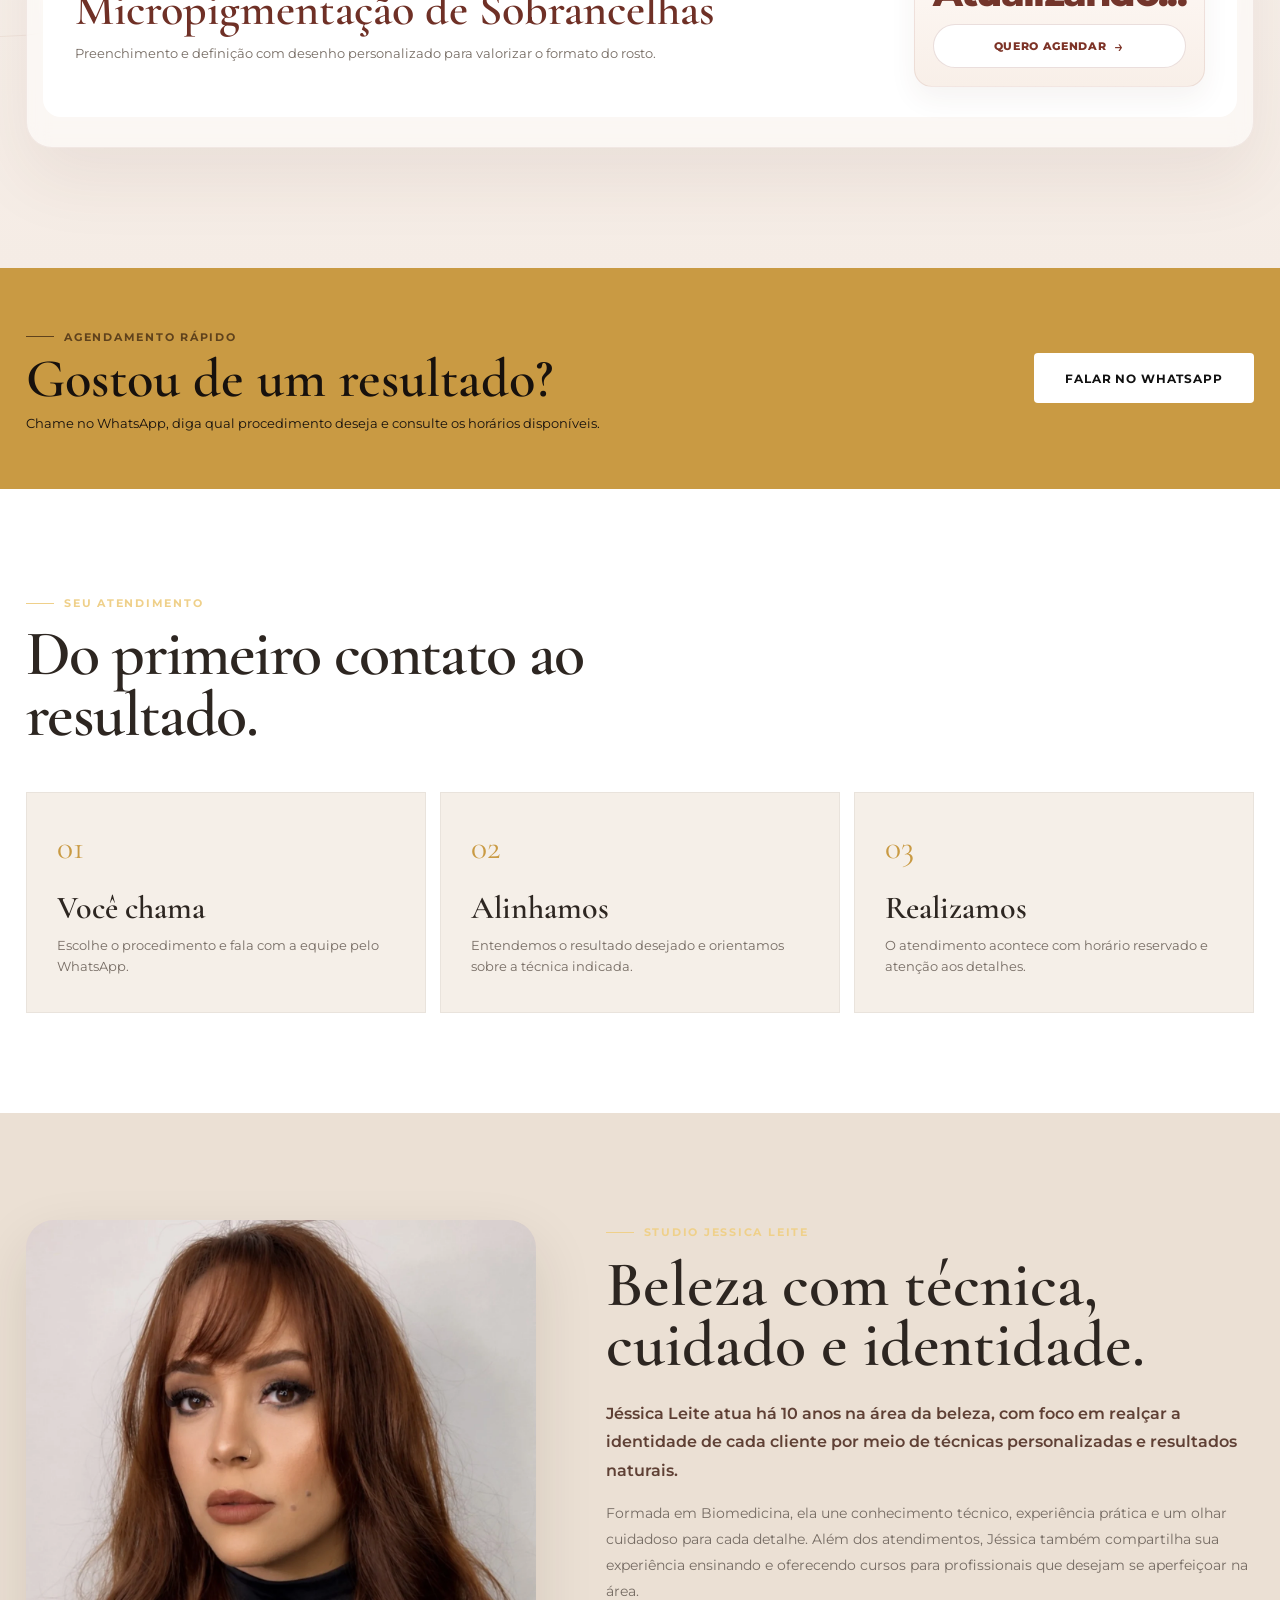
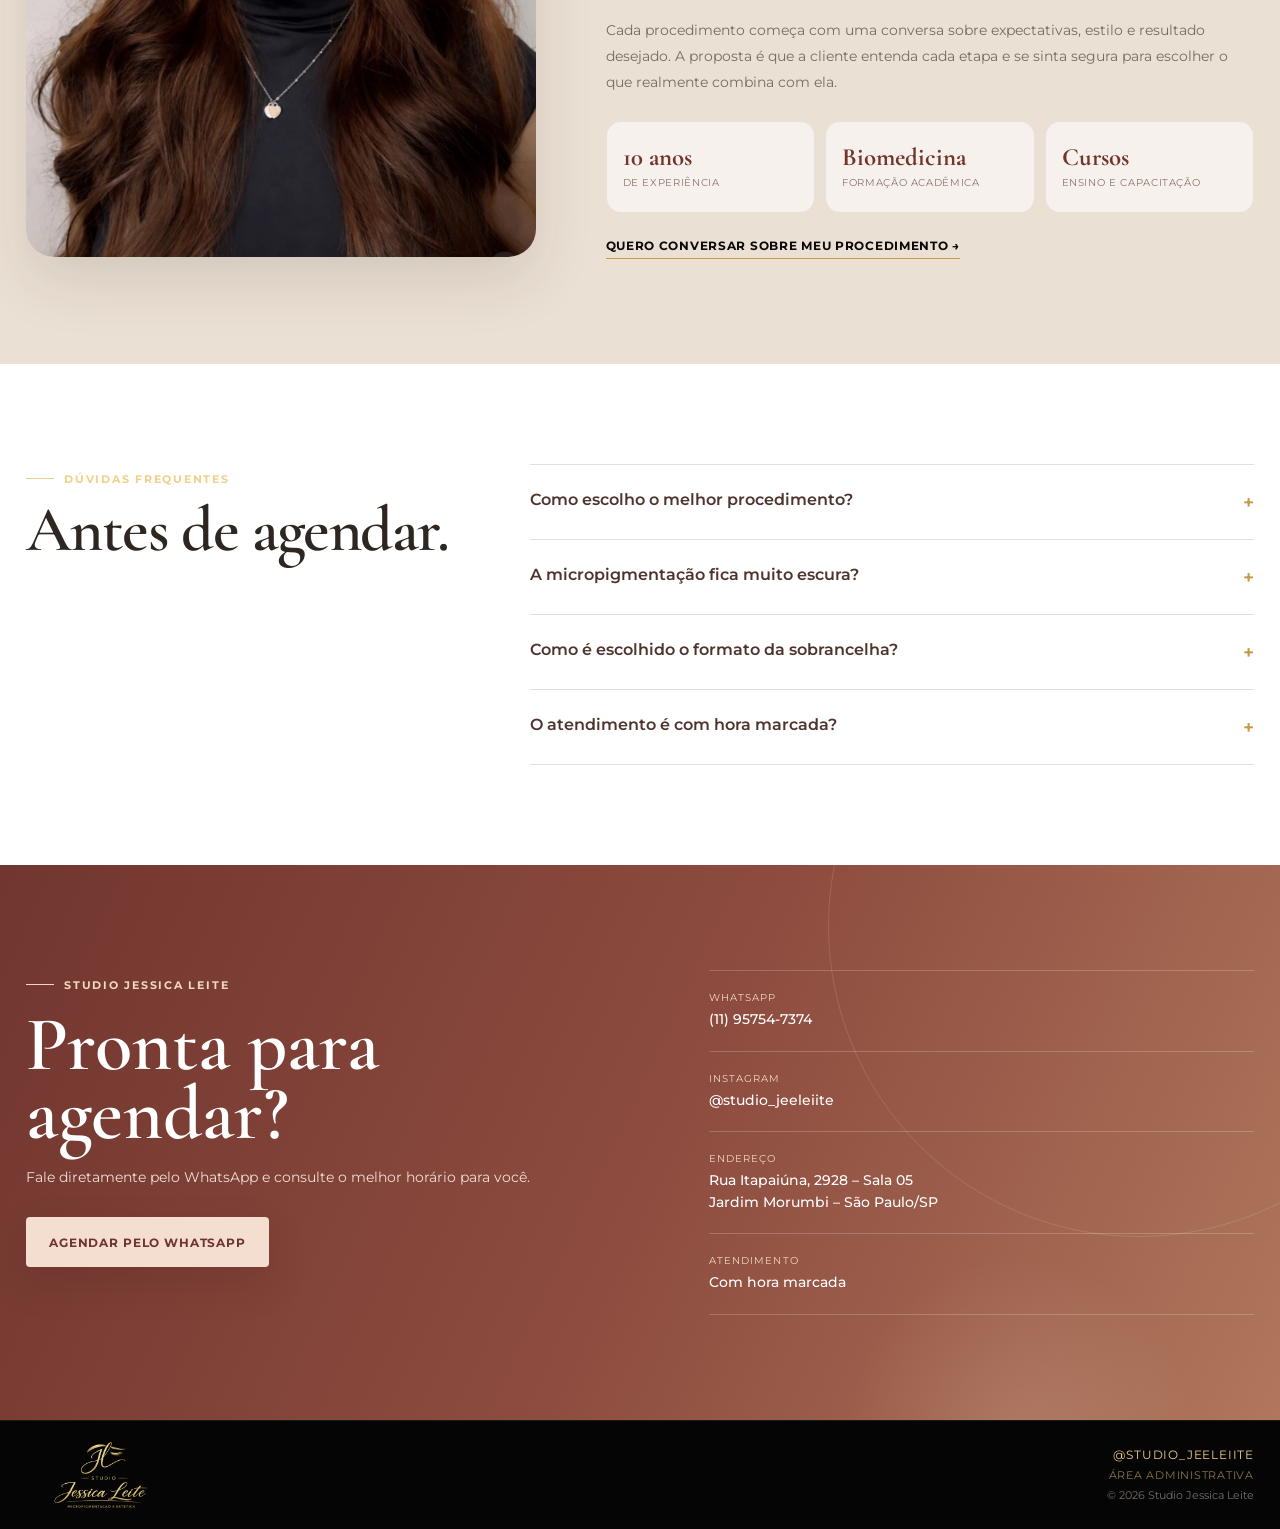
==== commit f9478060: "Update index.html" ====
--- a/index.html
+++ b/index.html
@@ -36,13 +36,27 @@
   <link href="https://fonts.googleapis.com/css2?family=Cormorant+Garamond:wght@500;600;700&family=Montserrat:wght@400;500;600;700&display=swap" rel="stylesheet">
   <link rel="stylesheet" href="style.css?v=320">
 
-  <!-- Google Ads - mantido do projeto original -->
+  <!-- Google tag (gtag.js) - Google Ads -->
   <script async src="https://www.googletagmanager.com/gtag/js?id=AW-17755074618"></script>
   <script>
     window.dataLayer = window.dataLayer || [];
     function gtag(){dataLayer.push(arguments);}
     gtag('js', new Date());
     gtag('config', 'AW-17755074618');
+
+    // Conversão do Google Ads.
+    // O disparo é feito somente quando um formulário de contato/agendamento
+    // preenchido é enviado; abrir a página sozinho não conta como conversão.
+    function registrarConversaoGoogleAds() {
+      if (typeof gtag !== 'function') return;
+
+      gtag('event', 'conversion', {
+        'send_to': 'AW-17755074618/26gfCOji2sUbELrgo5JC',
+        'value': 1.0,
+        'currency': 'BRL',
+        'transaction_id': ''
+      });
+    }
   </script>
 
   <!-- SEO local / dados estruturados para o Google -->
@@ -457,5 +471,22 @@
   </div>
 
   <script src="script.js?v=320"></script>
+
+  <!-- Disparo da conversão ao enviar um formulário válido de agendamento -->
+  <script>
+    document.addEventListener('submit', function (event) {
+      const form = event.target.closest('[data-lead-form]');
+      if (!form) return;
+
+      const requiredFields = Array.from(form.querySelectorAll('[required]'));
+      const requiredFilled = requiredFields.every(function (field) {
+        return String(field.value || '').trim() !== '';
+      });
+
+      if (!requiredFilled) return;
+
+      registrarConversaoGoogleAds();
+    }, true);
+  </script>
 </body>
 </html>
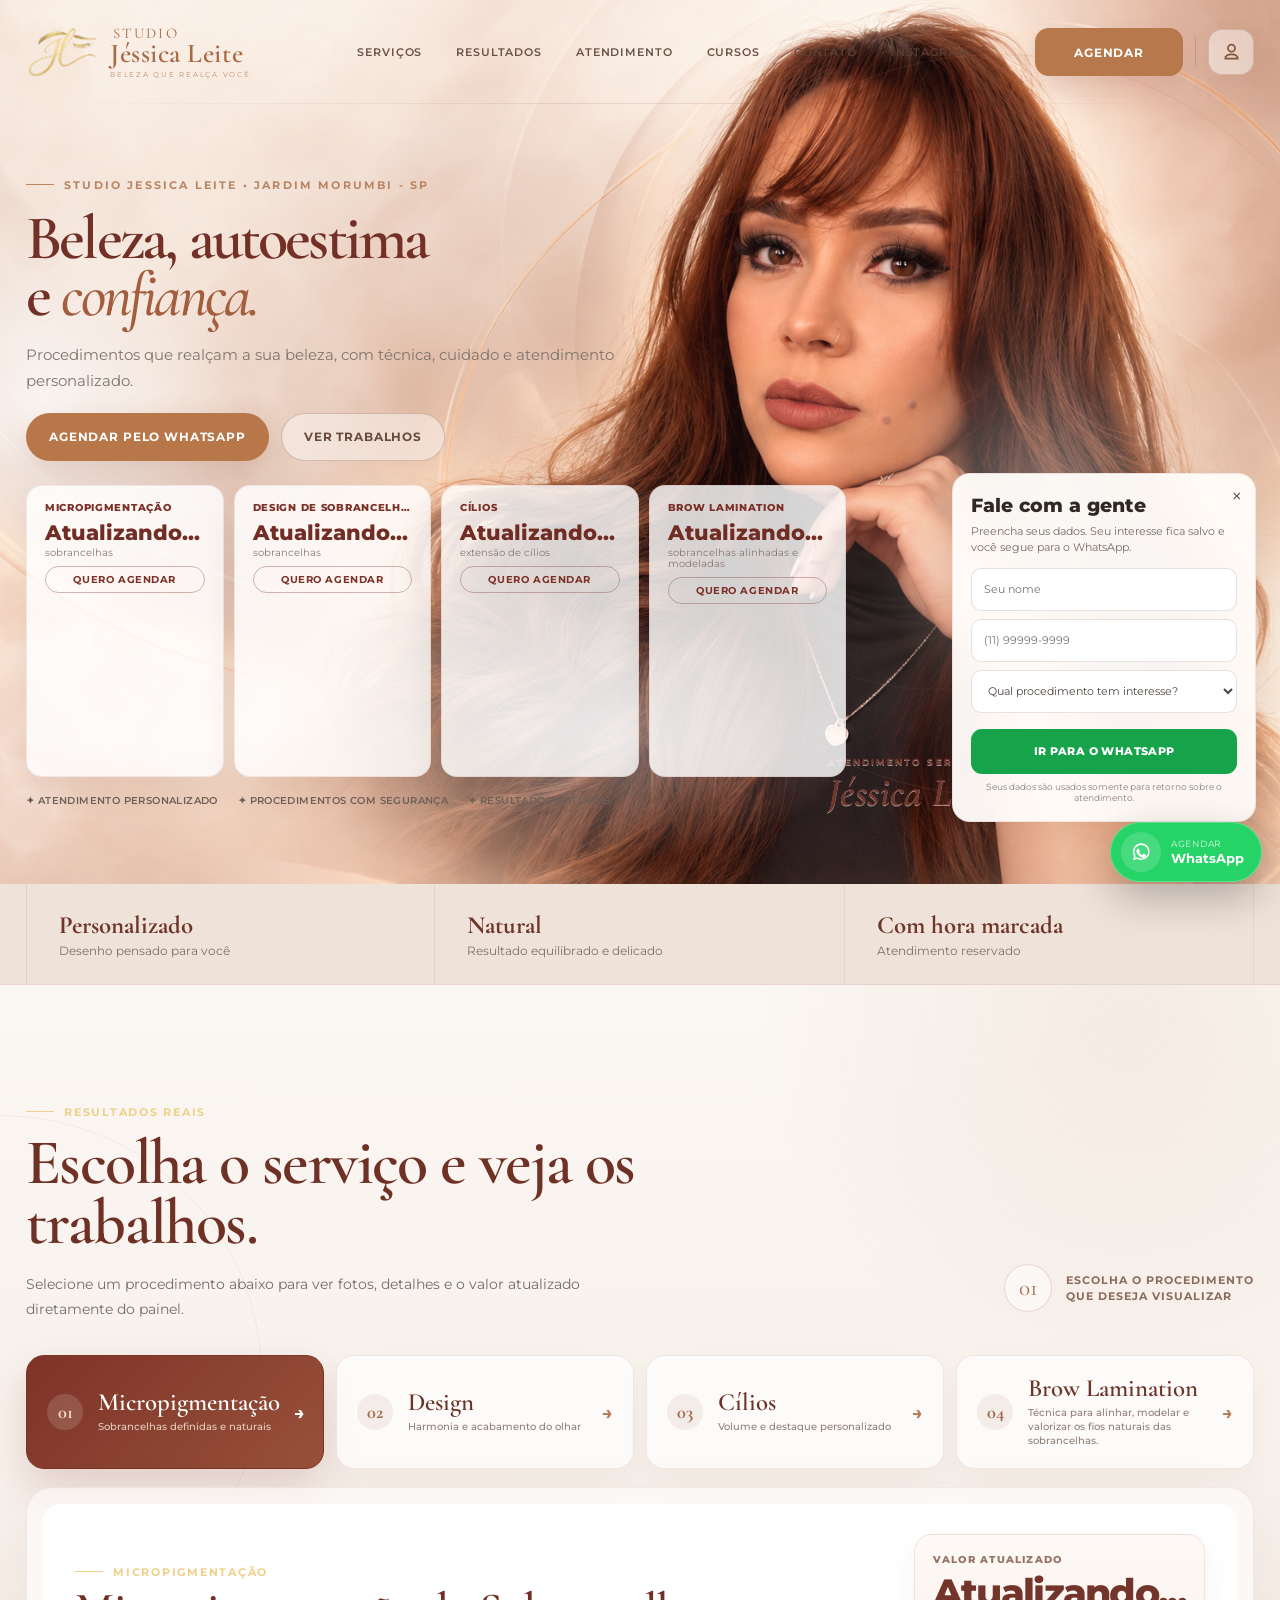
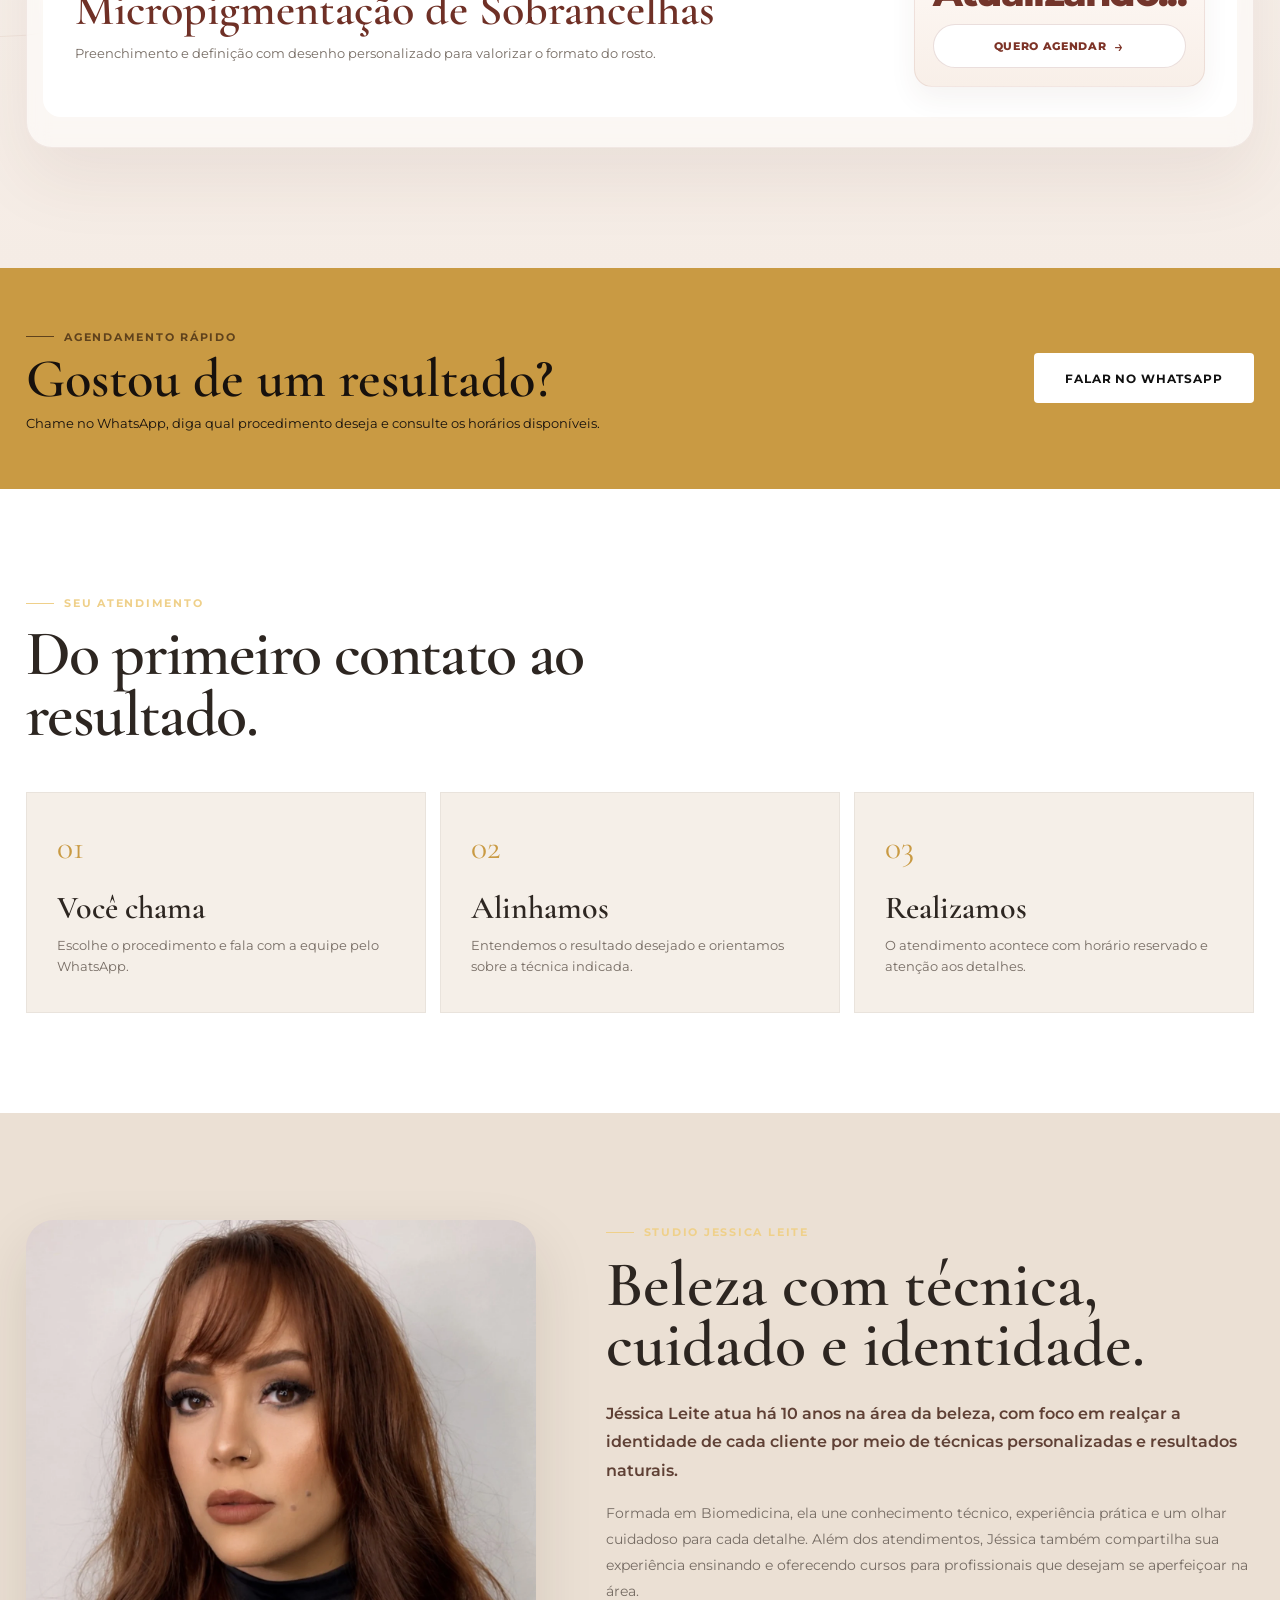
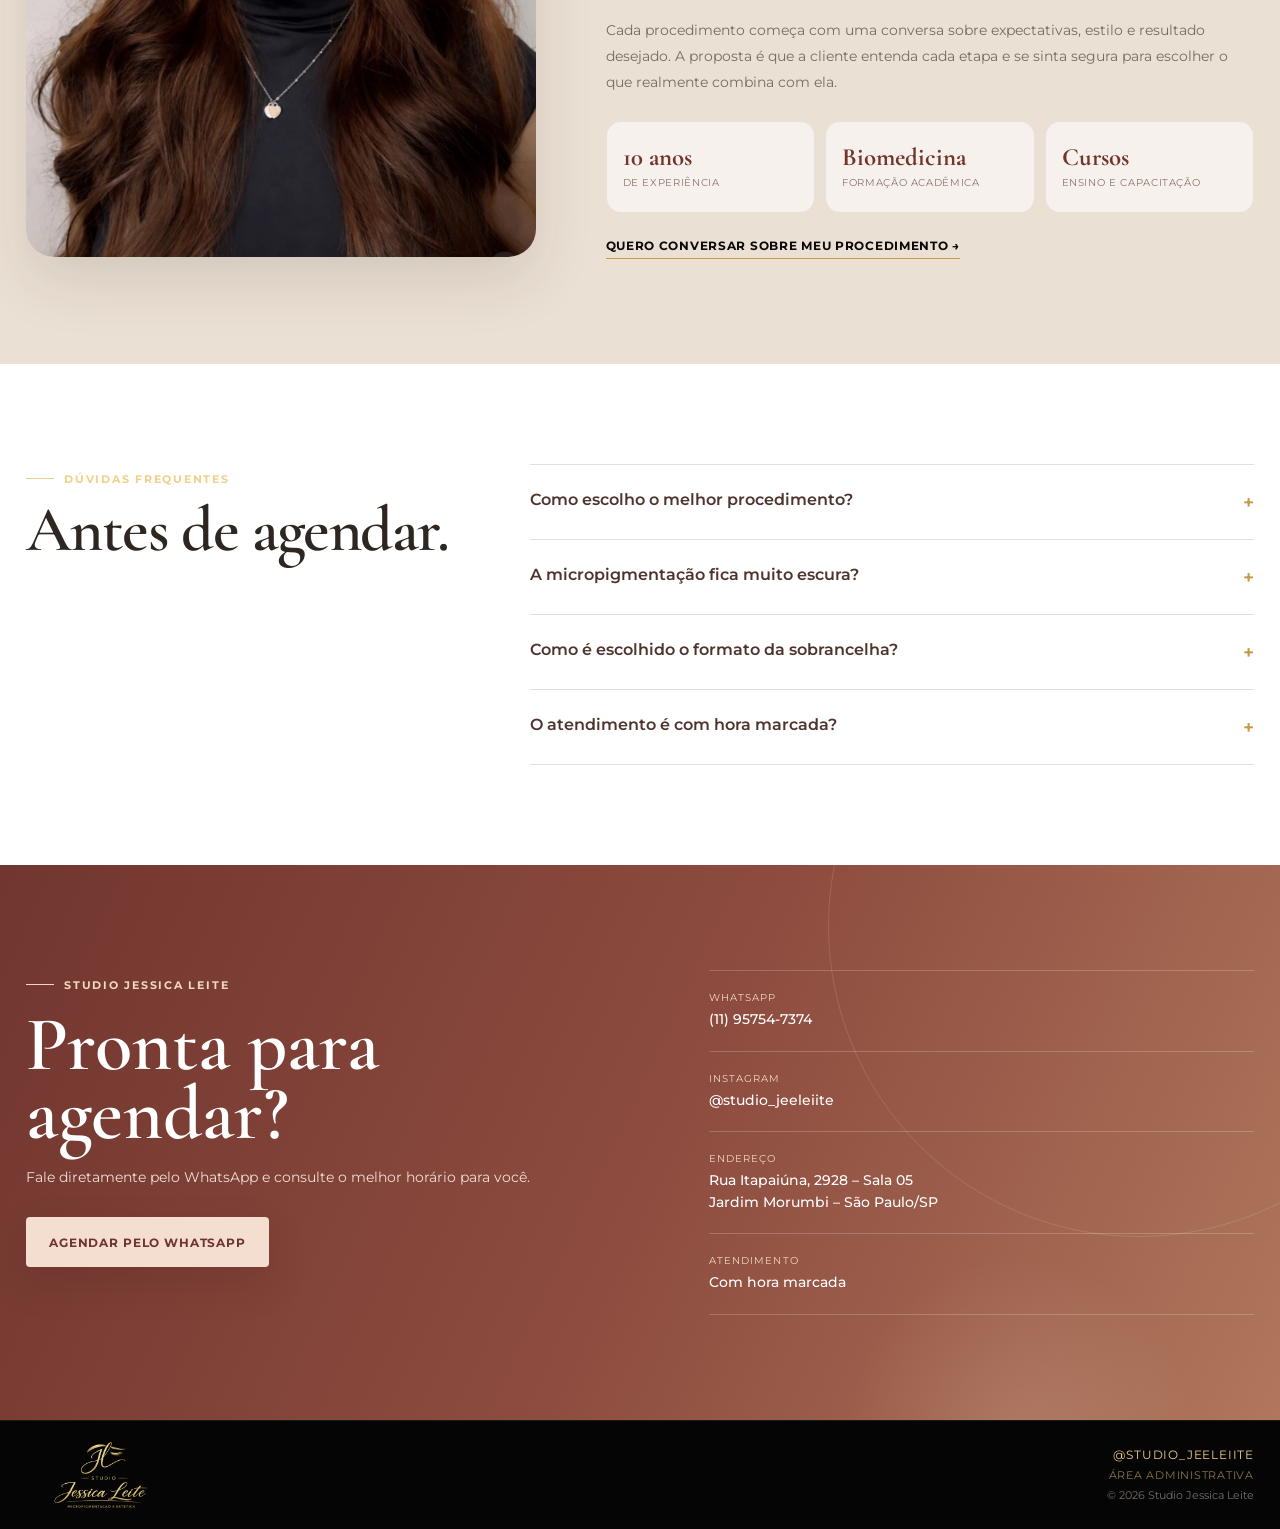
==== commit 6ceb76c7: "Adiciona página de cursos de sobrancelhas e cílios" ====
--- a/index.html
+++ b/index.html
@@ -51,7 +51,7 @@
       if (typeof gtag !== 'function') return;
 
       gtag('event', 'conversion', {
-        'send_to': 'AW-17755074618/26gfCOji2sUbELrgo5JC',
+        'send_to': 'AW-17755074618/K15WCMbdzYkdELrgo5JC',
         'value': 1.0,
         'currency': 'BRL',
         'transaction_id': ''
@@ -81,6 +81,7 @@
         <a href="#servicos">Serviços</a>
         <a href="#resultados">Resultados</a>
         <a href="#sobre">Atendimento</a>
+        <a href="cursos.html">Cursos</a>
         <a href="#contato">Contato</a>
         <a href="https://www.instagram.com/studio_jeeleiite/" target="_blank" rel="noopener">Instagram</a>
       </nav>
@@ -490,3 +491,4 @@
   </script>
 </body>
 </html>
+
